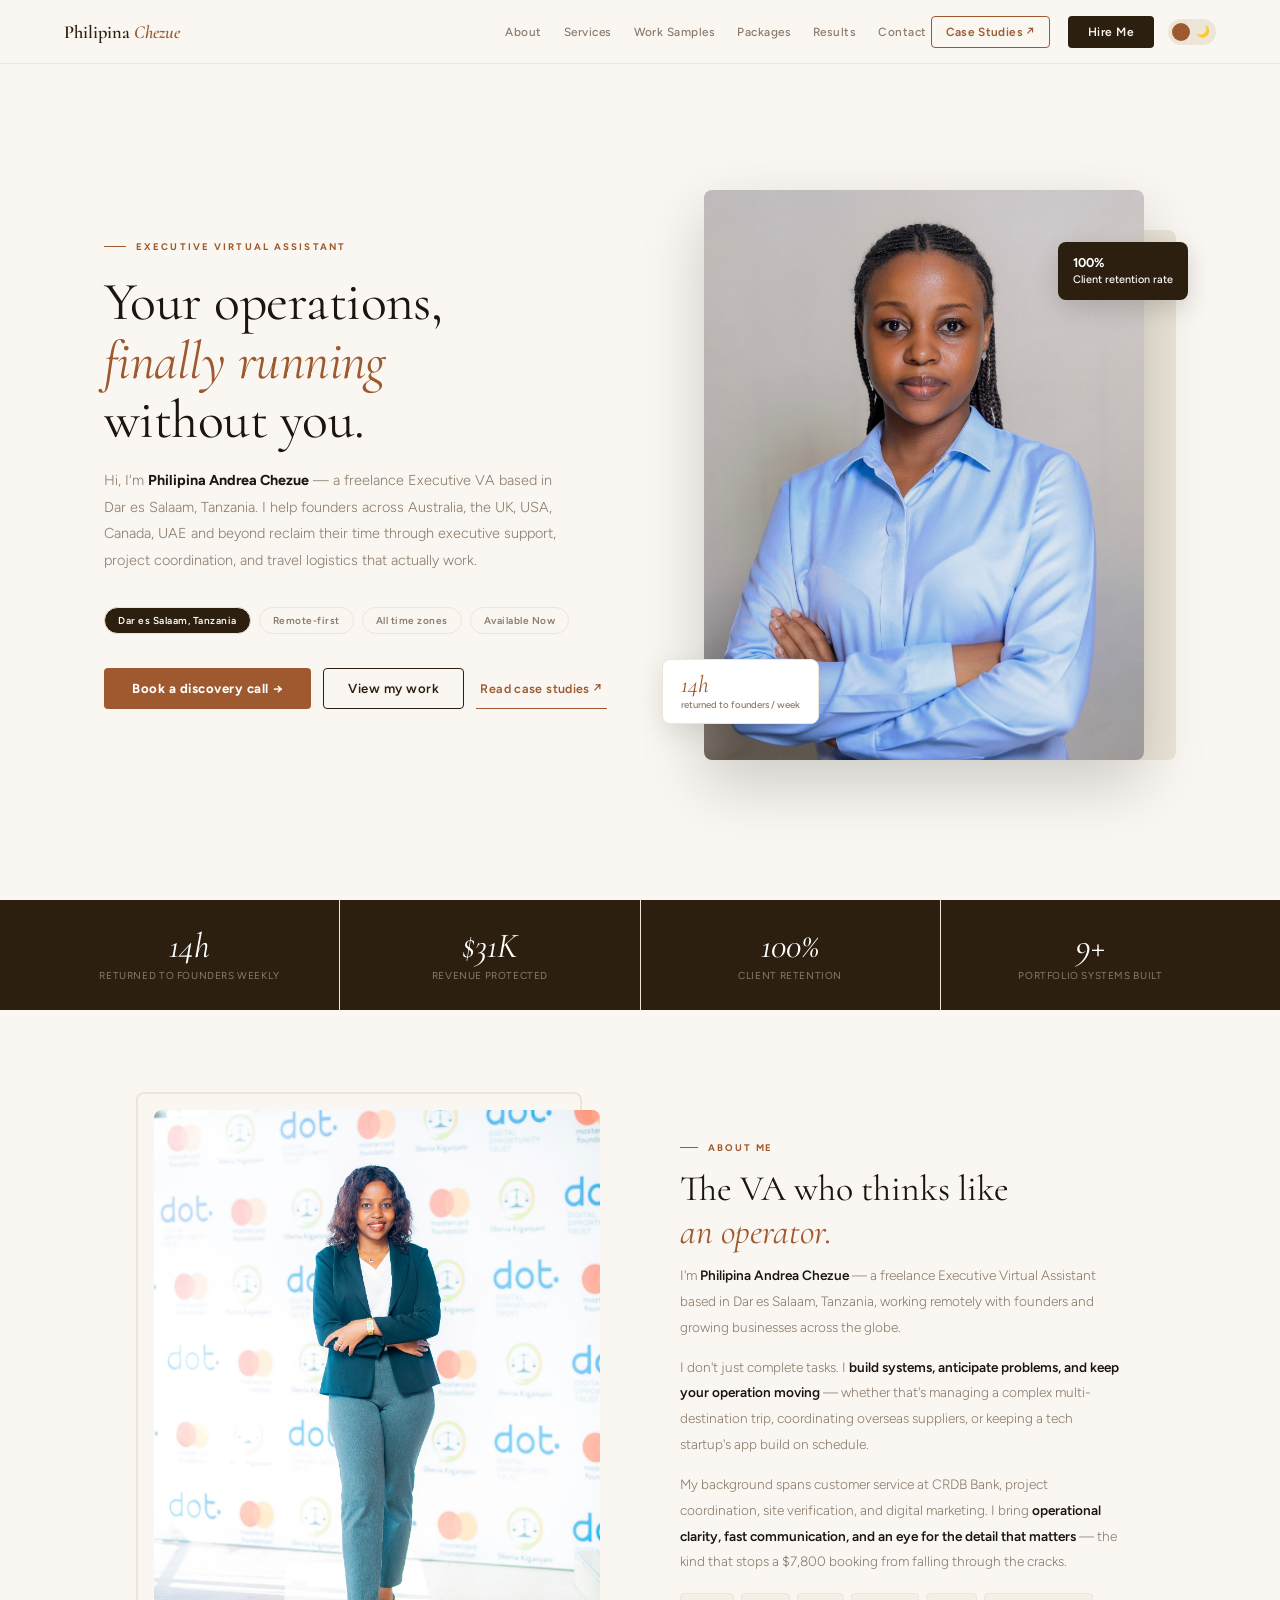
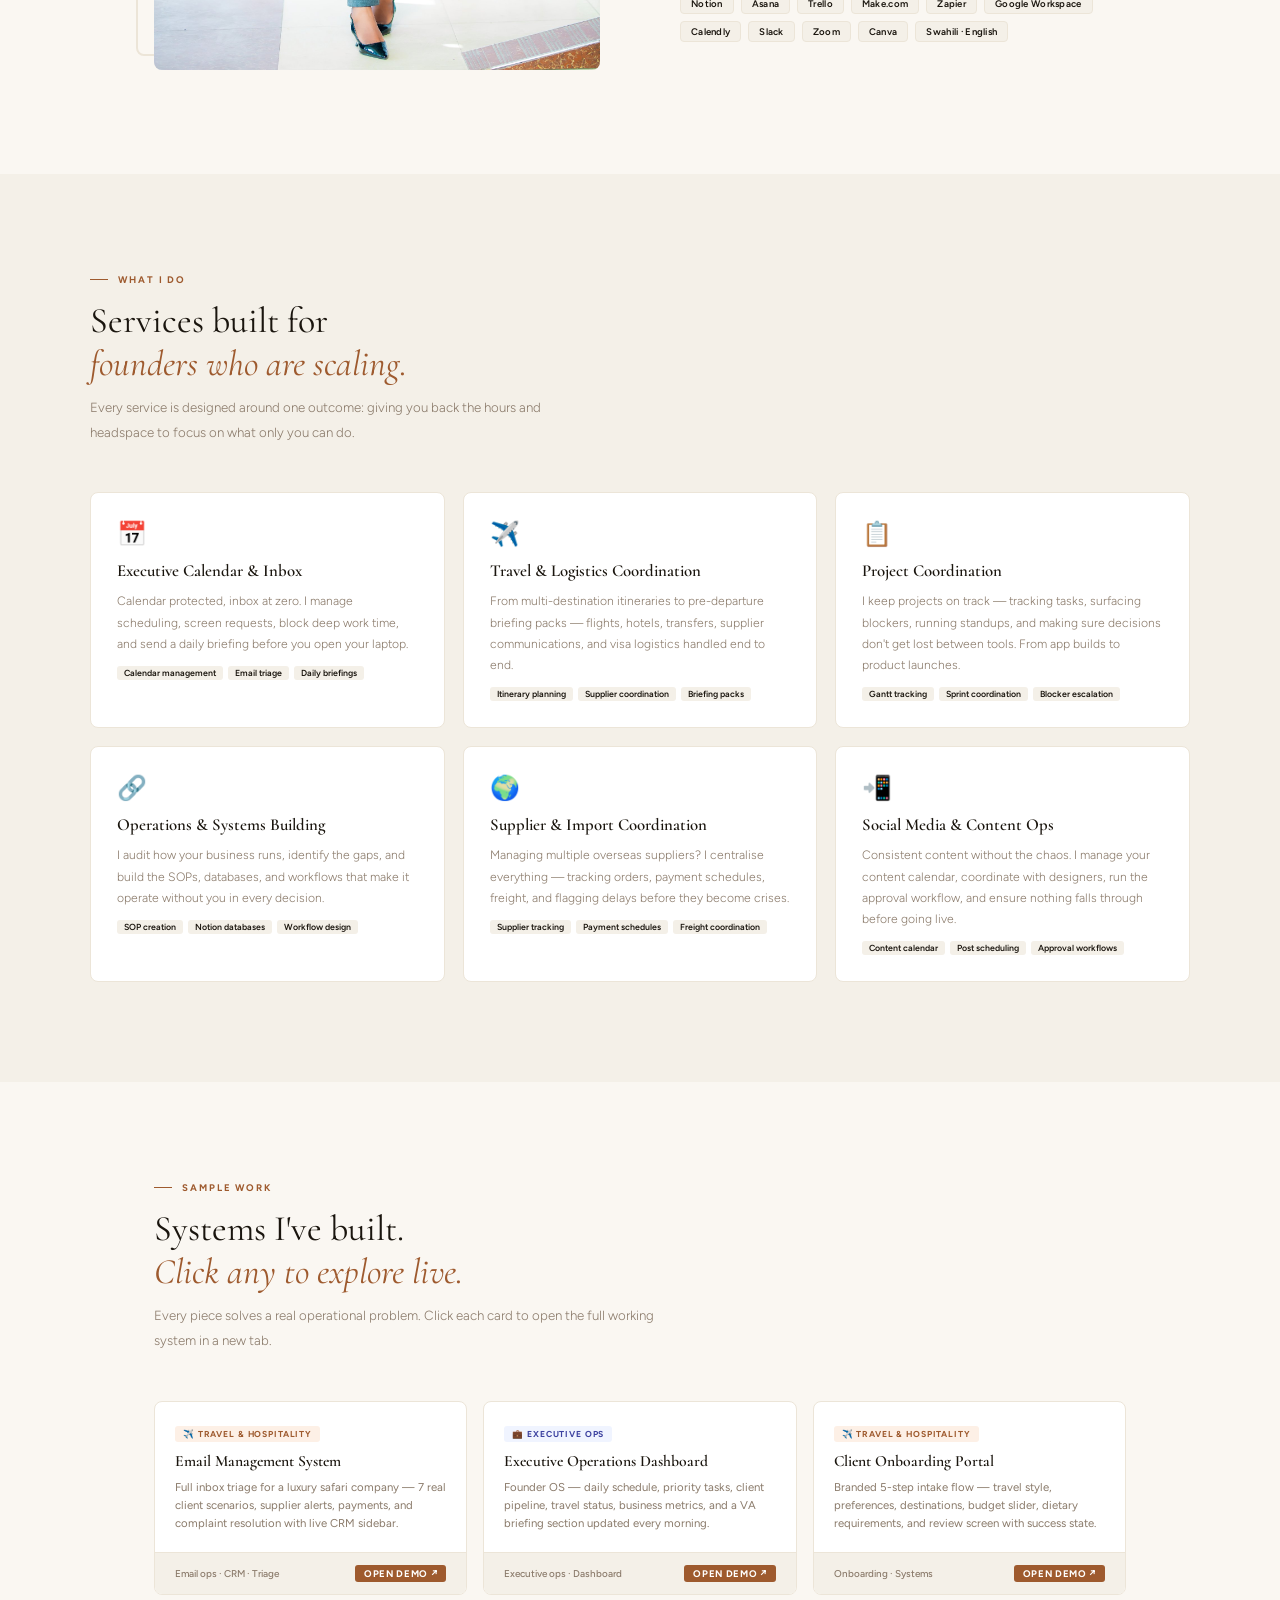
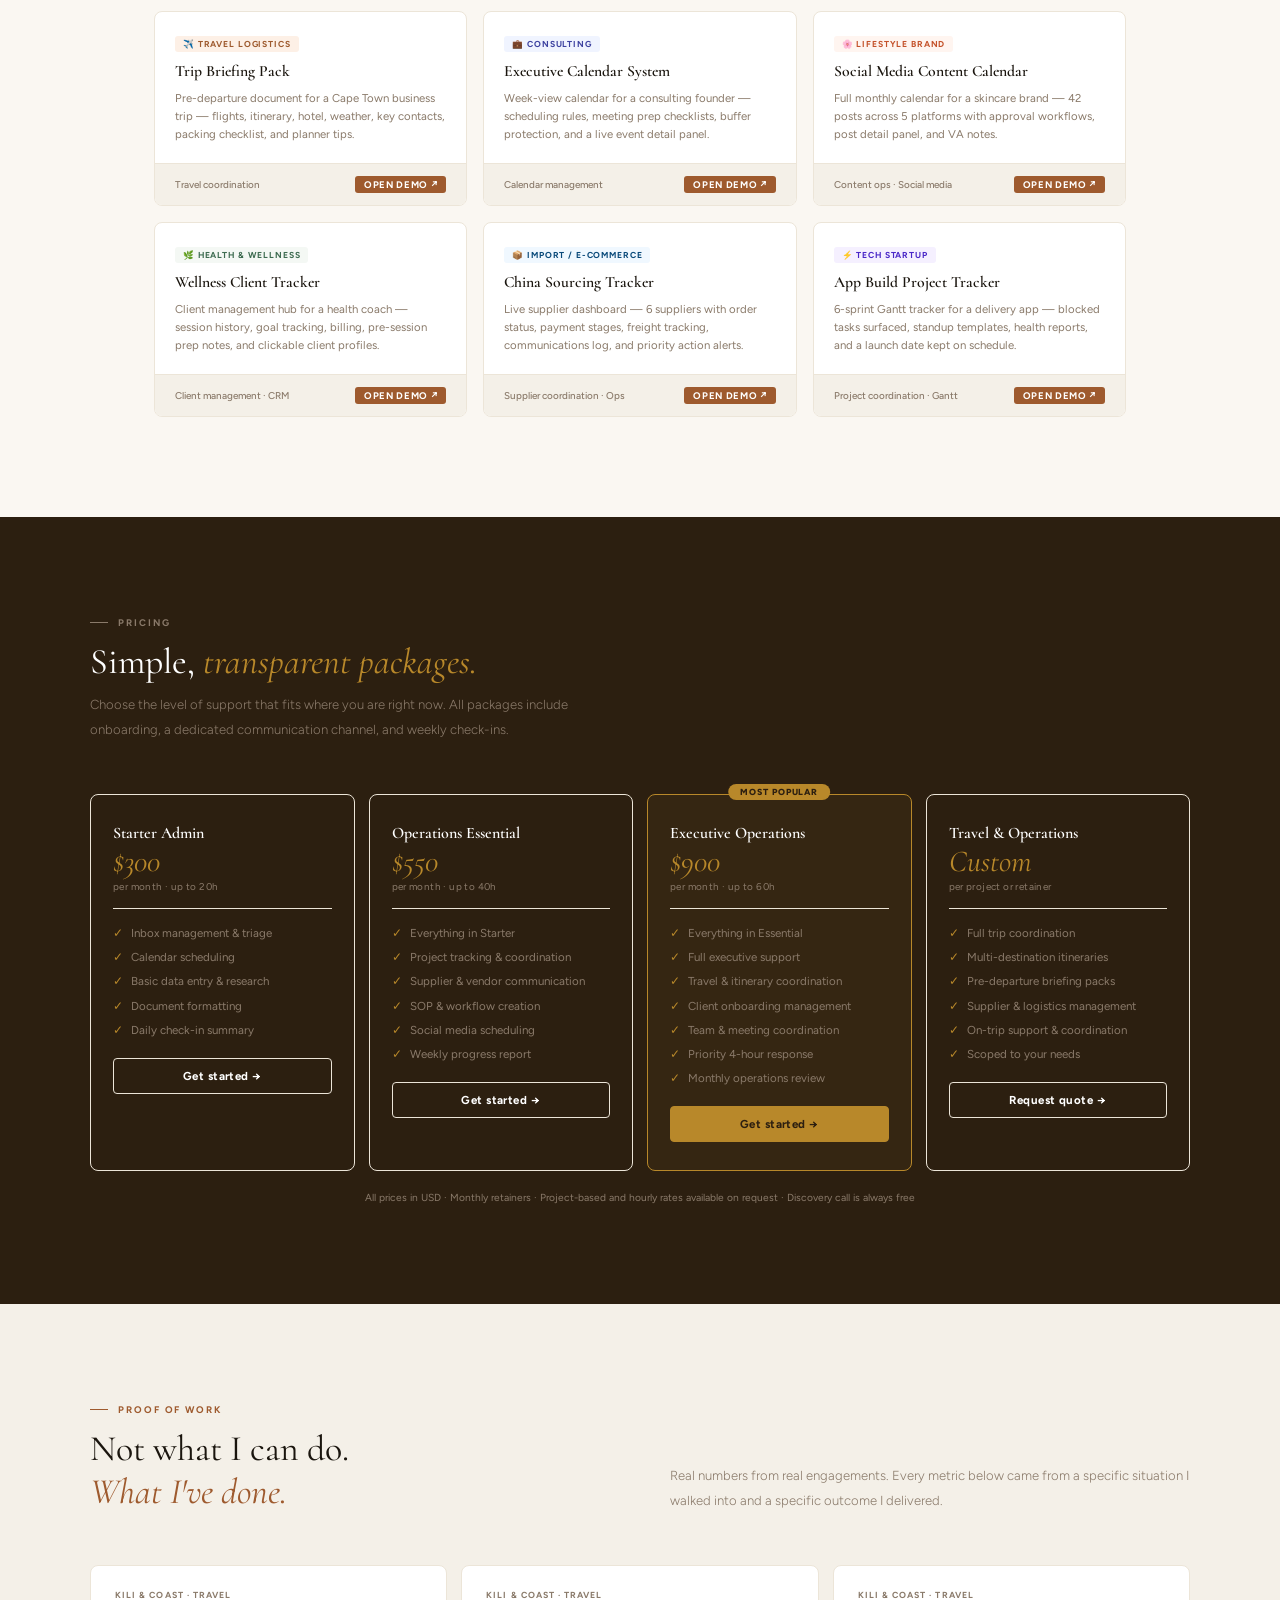
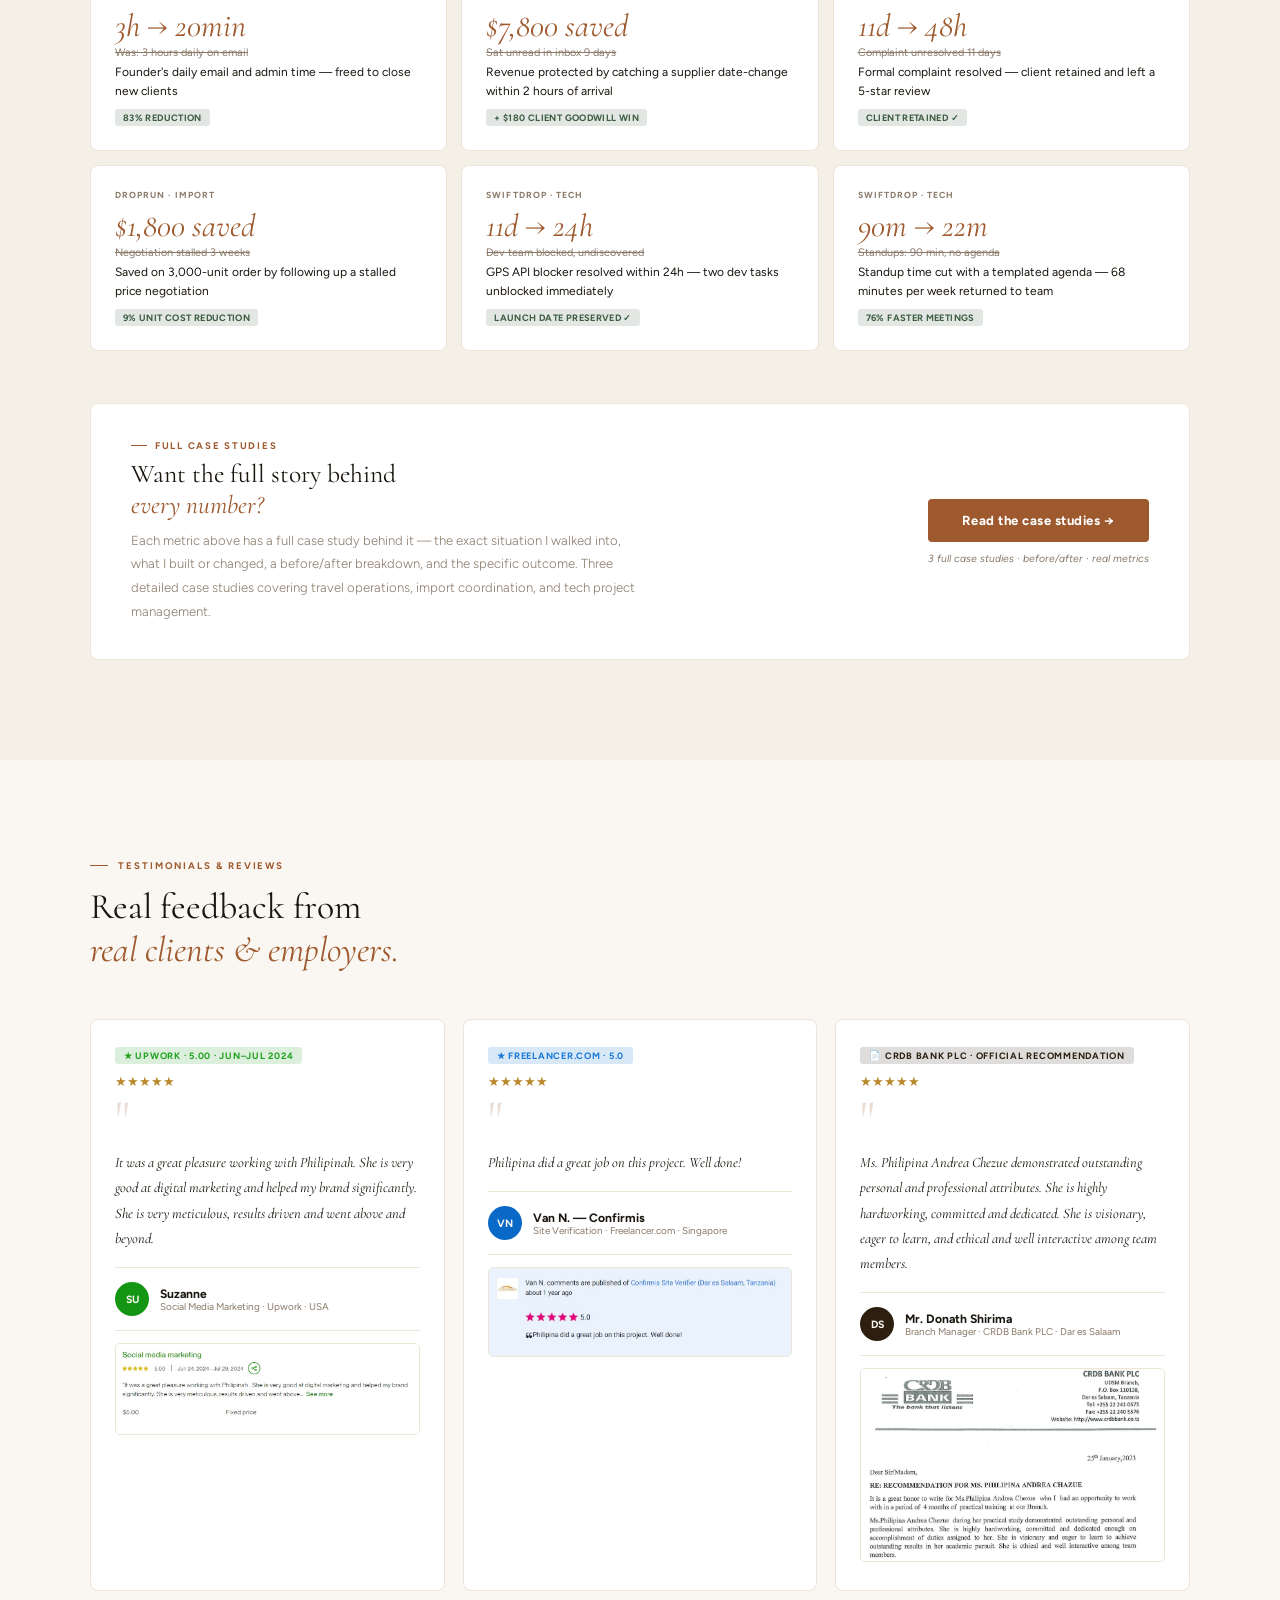
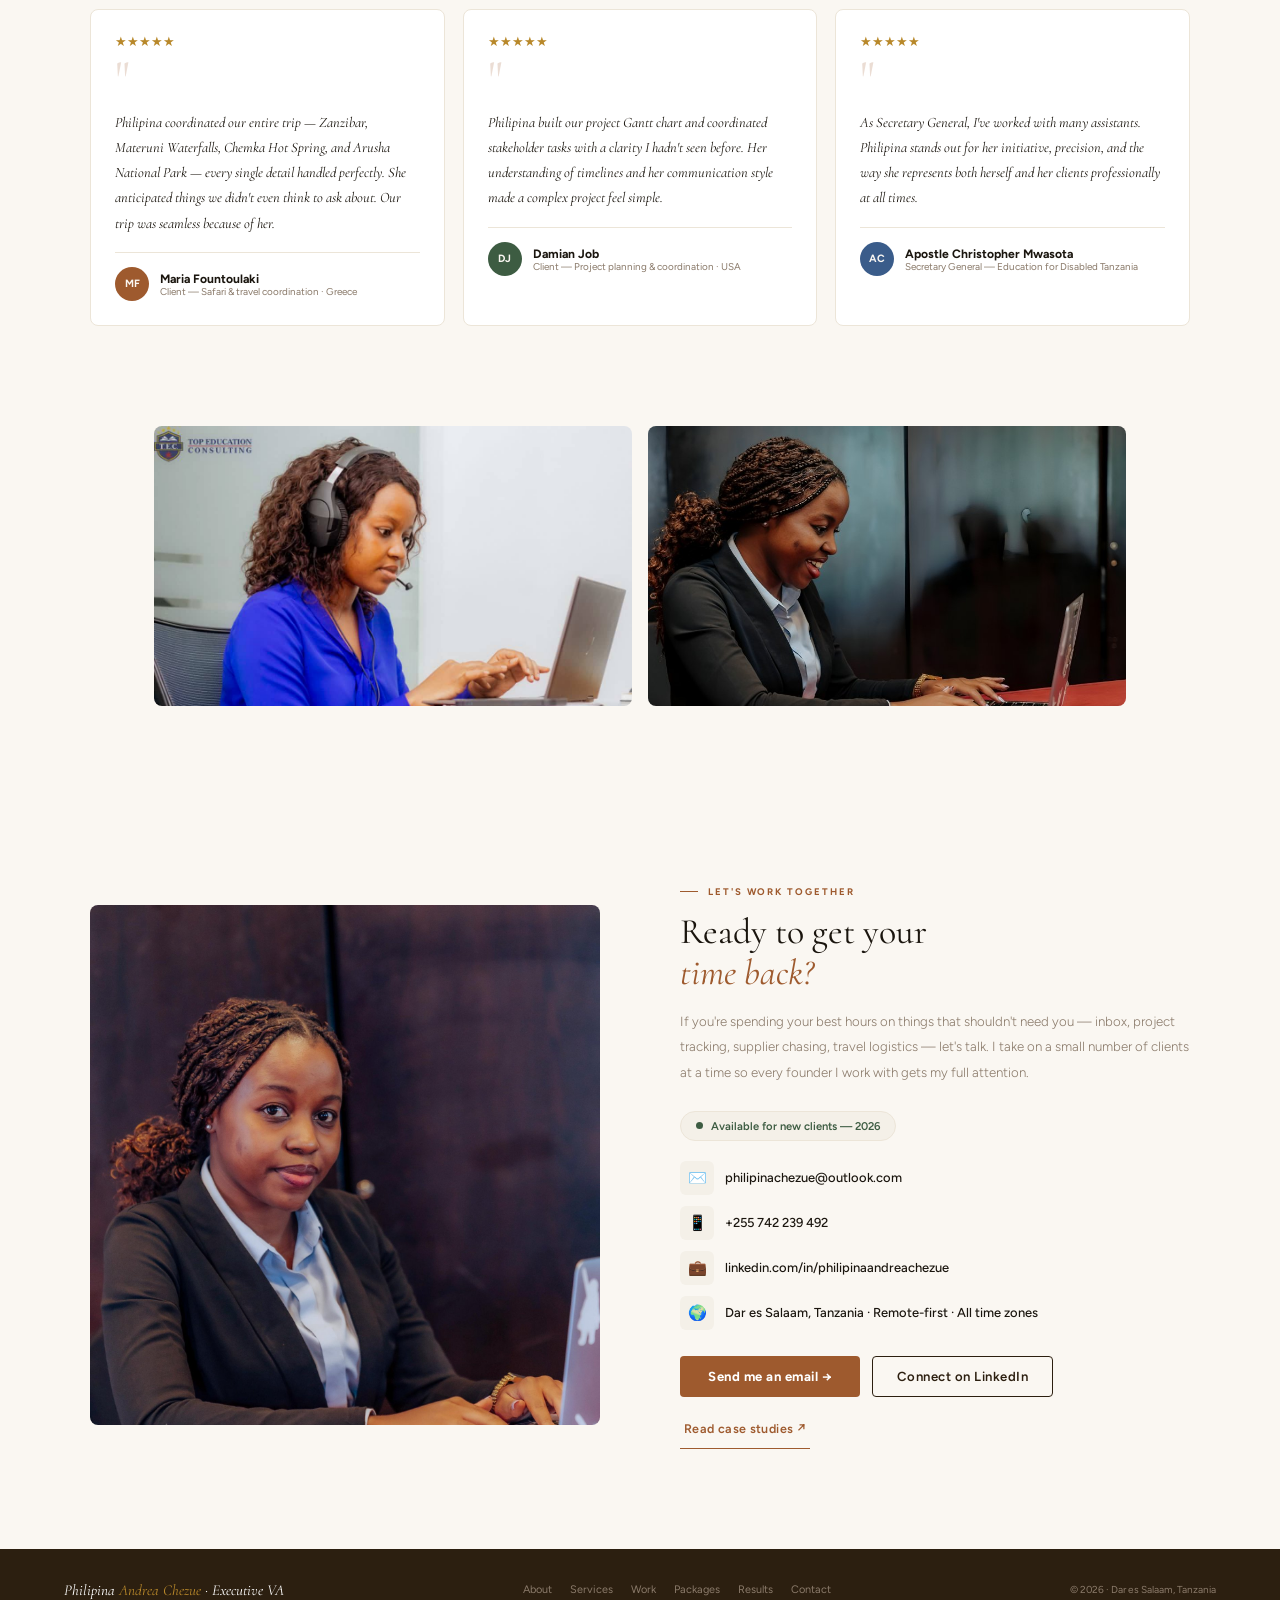
==== index.html @ dd09ca9e "Initial commit of optimized portfolio project" ====
<!DOCTYPE html>
<html lang="en">
<head>
<meta charset="UTF-8"/>
<!-- cf-email-protection: disable -->
<meta name="viewport" content="width=device-width, initial-scale=1.0"/>
<title>Philipina Andrea Chezue — Executive Virtual Assistant</title>
<link href="https://fonts.googleapis.com/css2?family=Cormorant:ital,wght@0,300;0,400;0,600;1,300;1,400;1,600&family=Figtree:ital,wght@0,300;0,400;0,500;0,600;0,700;1,300&display=swap" rel="stylesheet"/>
<link href="css/style.min.css" rel="stylesheet"/>
<script>
// Critical Theme Initialization
const t = localStorage.getItem('theme') || (window.matchMedia('(prefers-color-scheme: dark)').matches ? 'dark' : 'light');
if(t==='dark') document.documentElement.setAttribute('data-theme', 'dark');
</script>
<script src="js/theme.min.js" defer></script>

<!-- SEO & Performance Optimization -->
<meta name="description" content="Philipina Andrea Chezue is a freelance Executive Virtual Assistant in Dar es Salaam, specializing in remote operations, travel logistics, and project coordination for founders globally.">
<meta name="keywords" content="Executive Virtual Assistant, Remote VA, Operations Assistant, Project Coordination, Travel Logistics, Tanzania VA, Portfolio">
<meta name="robots" content="index, follow">
<meta http-equiv="X-UA-Compatible" content="IE=edge">
<link rel="canonical" href="https://philipinachezue.com/">
<link rel="manifest" href="/manifest.json">
<link rel="icon" type="image/x-icon" href="/assets/favicon.ico">

<!-- Open Graph / Social -->
<meta property="og:title" content="Philipina Andrea Chezue — Executive Virtual Assistant">
<meta property="og:description" content="Reclaim your time through expert operations, travel logistics, and project coordination that actually works.">
<meta property="og:type" content="website">
<meta property="og:url" content="https://philipinachezue.com/">
<meta property="og:image" content="https://philipinachezue.com/assets/images/img_9f2ae763.jpg">

<!-- Twitter -->
<meta name="twitter:card" content="summary_large_image">
<meta name="twitter:title" content="Philipina Andrea Chezue — Executive VA">
<meta name="twitter:description" content="Reclaim your time through expert operations and project coordination.">
<meta name="twitter:image" content="https://philipinachezue.com/assets/images/img_9f2ae763.jpg">

<!-- Structured Data -->
<script type="application/ld+json">
{
  "@context": "https://schema.org/",
  "@type": "Person",
  "name": "Philipina Andrea Chezue",
  "jobTitle": "Executive Virtual Assistant",
  "url": "https://philipinachezue.com",
  "email": "philipinachezue@outlook.com",
  "address": {
    "@type": "PostalAddress",
    "addressLocality": "Dar es Salaam",
    "addressCountry": "Tanzania"
  },
  "sameAs": [
    "https://www.linkedin.com/in/philipinaandreachezue/"
  ],
  "knowsAbout": ["Executive Support", "Project Coordination", "Travel Logistics", "Operations"]
}
</script>
<!-- End SEO -->

</head>
<body>

<nav>
  <div class="nav-brand">Philipina <em>Chezue</em></div>
  <div class="nav-sep"></div>
  <div class="nav-links">
    <a href="#about">About</a><a href="#services">Services</a>
    <a href="#work">Work Samples</a><a href="#packages">Packages</a>
    <a href="#results">Results</a><a href="#contact">Contact</a>
  </div>
  <a href="pages/va-proof-case-studies.html" target="_blank" rel="noopener noreferrer" style="font-size:.74rem;font-weight:600;color:var(--clay);text-decoration:none;letter-spacing:.03em;margin-left:4px;border:1.5px solid var(--clay);border-radius:4px;padding:8px 14px;transition:all .15s;" onmouseover="this.style.background='var(--clay)';this.style.color='#fff'" onmouseout="this.style.background='';this.style.color='var(--clay)'">Case Studies ↗</a>
  <a  href="mailto:philipinachezue@outlook.com" onclick="window.location.href='mailto:philipinachezue@outlook.com'; return false;" class="nav-cta">Hire Me</a>
  <button id="theme-toggle" aria-label="Toggle Dark Mode"></button>
</nav>

<section>
<div class="hero">
  <div class="hero-text reveal">
    <div class="hero-eyebrow">Executive Virtual Assistant</div>
    <h1 class="hero-h1">Your operations,<br/><em>finally running</em><br/>without you.</h1>
    <p class="hero-tagline">Hi, I'm <strong style="color:var(--ink)">Philipina Andrea Chezue</strong> — a freelance Executive VA based in Dar es Salaam, Tanzania. I help founders across Australia, the UK, USA, Canada, UAE and beyond reclaim their time through executive support, project coordination, and travel logistics that actually work.</p>
    <div class="hero-pills">
      <span class="pill hi">Dar es Salaam, Tanzania</span>
      <span class="pill">Remote-first</span>
      <span class="pill">All time zones</span>
      <span class="pill">Available Now</span>
    </div>
    <div class="hero-btns">
      <a  href="mailto:philipinachezue@outlook.com" onclick="window.location.href='mailto:philipinachezue@outlook.com'; return false;" class="btn-primary">Book a discovery call →</a>
      <a href="#work" class="btn-outline">View my work</a>
      <a href="pages/va-proof-case-studies.html" target="_blank" rel="noopener noreferrer" style="font-size:.78rem;font-weight:600;color:var(--clay);text-decoration:none;letter-spacing:.03em;padding:12px 4px;display:inline-flex;align-items:center;gap:6px;border-bottom:1.5px solid var(--clay);transition:opacity .15s;" onmouseover="this.style.opacity='.7'" onmouseout="this.style.opacity='1'">Read case studies ↗</a>
    </div>
  </div>
  <div class="hero-img-wrap reveal" style="transition-delay:.15s">
    <div class="hero-img-bg"></div>
    <img class="hero-img" src="assets/images/img_9f2ae763.jpg" alt="Philipina Andrea Chezue — Executive VA"/>
    <div class="hero-badge"><div class="hb-num">14h</div><div class="hb-label">returned to founders / week</div></div>
    <div class="hero-badge2"><div class="hb2-text"><strong>100%</strong>Client retention rate</div></div>
  </div>
</div>
</section>

<div class="stats-bar">
  <div class="stats-inner">
    <div class="stat-item reveal"><div class="stat-num">14h</div><div class="stat-label">Returned to founders weekly</div></div>
    <div class="stat-item reveal" style="transition-delay:.05s"><div class="stat-num">$31K</div><div class="stat-label">Revenue protected</div></div>
    <div class="stat-item reveal" style="transition-delay:.1s"><div class="stat-num">100%</div><div class="stat-label">Client retention</div></div>
    <div class="stat-item reveal" style="transition-delay:.14s"><div class="stat-num">9+</div><div class="stat-label">Portfolio systems built</div></div>
  </div>
</div>

<section id="about">
<div class="about">
  <div class="about-img-wrap reveal">
    <div class="about-accent"></div>
    <img class="about-img" src="assets/images/img_33a3014d.png" loading="lazy" alt="Philipina Andrea Chezue at professional event"/>
  </div>
  <div class="about-text reveal" style="transition-delay:.1s">
    <div class="eyebrow">About Me</div>
    <h2 class="about-h2">The VA who thinks like<br/><em>an operator.</em></h2>
    <p class="about-body">I'm <strong>Philipina Andrea Chezue</strong> — a freelance Executive Virtual Assistant based in Dar es Salaam, Tanzania, working remotely with founders and growing businesses across the globe.</p>
    <p class="about-body">I don't just complete tasks. I <strong>build systems, anticipate problems, and keep your operation moving</strong> — whether that's managing a complex multi-destination trip, coordinating overseas suppliers, or keeping a tech startup's app build on schedule.</p>
    <p class="about-body">My background spans customer service at CRDB Bank, project coordination, site verification, and digital marketing. I bring <strong>operational clarity, fast communication, and an eye for the detail that matters</strong> — the kind that stops a $7,800 booking from falling through the cracks.</p>
    <div class="tools-row">
      <span class="tool-chip">Notion</span><span class="tool-chip">Asana</span><span class="tool-chip">Trello</span>
      <span class="tool-chip">Make.com</span><span class="tool-chip">Zapier</span><span class="tool-chip">Google Workspace</span>
      <span class="tool-chip">Calendly</span><span class="tool-chip">Slack</span><span class="tool-chip">Zoom</span>
      <span class="tool-chip">Canva</span><span class="tool-chip">Swahili · English</span>
    </div>
  </div>
</div>
</section>

<section id="services">
<div class="services">
  <div class="services-inner">
    <div class="eyebrow reveal">What I Do</div>
    <h2 class="sec-h2 reveal">Services built for<br/><em>founders who are scaling.</em></h2>
    <p class="sec-sub reveal">Every service is designed around one outcome: giving you back the hours and headspace to focus on what only you can do.</p>
    <div class="services-grid">
      <div class="svc-card reveal"><div class="svc-icon">📅</div><div class="svc-title">Executive Calendar & Inbox</div><div class="svc-body">Calendar protected, inbox at zero. I manage scheduling, screen requests, block deep work time, and send a daily briefing before you open your laptop.</div><div class="svc-tags"><span class="svc-tag">Calendar management</span><span class="svc-tag">Email triage</span><span class="svc-tag">Daily briefings</span></div></div>
      <div class="svc-card reveal" style="transition-delay:.05s"><div class="svc-icon">✈️</div><div class="svc-title">Travel & Logistics Coordination</div><div class="svc-body">From multi-destination itineraries to pre-departure briefing packs — flights, hotels, transfers, supplier communications, and visa logistics handled end to end.</div><div class="svc-tags"><span class="svc-tag">Itinerary planning</span><span class="svc-tag">Supplier coordination</span><span class="svc-tag">Briefing packs</span></div></div>
      <div class="svc-card reveal" style="transition-delay:.1s"><div class="svc-icon">📋</div><div class="svc-title">Project Coordination</div><div class="svc-body">I keep projects on track — tracking tasks, surfacing blockers, running standups, and making sure decisions don't get lost between tools. From app builds to product launches.</div><div class="svc-tags"><span class="svc-tag">Gantt tracking</span><span class="svc-tag">Sprint coordination</span><span class="svc-tag">Blocker escalation</span></div></div>
      <div class="svc-card reveal" style="transition-delay:.04s"><div class="svc-icon">🔗</div><div class="svc-title">Operations & Systems Building</div><div class="svc-body">I audit how your business runs, identify the gaps, and build the SOPs, databases, and workflows that make it operate without you in every decision.</div><div class="svc-tags"><span class="svc-tag">SOP creation</span><span class="svc-tag">Notion databases</span><span class="svc-tag">Workflow design</span></div></div>
      <div class="svc-card reveal" style="transition-delay:.08s"><div class="svc-icon">🌍</div><div class="svc-title">Supplier & Import Coordination</div><div class="svc-body">Managing multiple overseas suppliers? I centralise everything — tracking orders, payment schedules, freight, and flagging delays before they become crises.</div><div class="svc-tags"><span class="svc-tag">Supplier tracking</span><span class="svc-tag">Payment schedules</span><span class="svc-tag">Freight coordination</span></div></div>
      <div class="svc-card reveal" style="transition-delay:.12s"><div class="svc-icon">📲</div><div class="svc-title">Social Media & Content Ops</div><div class="svc-body">Consistent content without the chaos. I manage your content calendar, coordinate with designers, run the approval workflow, and ensure nothing falls through before going live.</div><div class="svc-tags"><span class="svc-tag">Content calendar</span><span class="svc-tag">Post scheduling</span><span class="svc-tag">Approval workflows</span></div></div>
    </div>
  </div>
</div>
</section>

<section id="work">
<div class="work">
  <div class="eyebrow reveal">Sample Work</div>
  <h2 class="sec-h2 reveal">Systems I've built.<br/><em>Click any to explore live.</em></h2>
  <p class="sec-sub reveal">Every piece solves a real operational problem. Click each card to open the full working system in a new tab.</p>
  <div class="work-grid">
    <a class="work-card reveal" href="pages/kili-coast-email-system.html" target="_blank" rel="noopener noreferrer"><div class="wc-top"><span class="wc-industry" style="background:#fdf0e6;color:#9e5a2e;">✈️ Travel & Hospitality</span><div class="wc-title">Email Management System</div><div class="wc-desc">Full inbox triage for a luxury safari company — 7 real client scenarios, supplier alerts, payments, and complaint resolution with live CRM sidebar.</div></div><div class="wc-bottom"><span class="wc-skill">Email ops · CRM · Triage</span><span class="wc-live">Open demo ↗</span></div></a>
    <a class="work-card reveal" href="pages/executive-dashboard.html" target="_blank" rel="noopener noreferrer" style="transition-delay:.05s"><div class="wc-top"><span class="wc-industry" style="background:#f0f4ff;color:#3d42a0;">💼 Executive Ops</span><div class="wc-title">Executive Operations Dashboard</div><div class="wc-desc">Founder OS — daily schedule, priority tasks, client pipeline, travel status, business metrics, and a VA briefing section updated every morning.</div></div><div class="wc-bottom"><span class="wc-skill">Executive ops · Dashboard</span><span class="wc-live">Open demo ↗</span></div></a>
    <a class="work-card reveal" href="pages/client-onboarding-portal.html" target="_blank" rel="noopener noreferrer" style="transition-delay:.09s"><div class="wc-top"><span class="wc-industry" style="background:#fdf0e6;color:#9e5a2e;">✈️ Travel & Hospitality</span><div class="wc-title">Client Onboarding Portal</div><div class="wc-desc">Branded 5-step intake flow — travel style, preferences, destinations, budget slider, dietary requirements, and review screen with success state.</div></div><div class="wc-bottom"><span class="wc-skill">Onboarding · Systems</span><span class="wc-live">Open demo ↗</span></div></a>
    <a class="work-card reveal" href="pages/trip-briefing-pack.html" target="_blank" rel="noopener noreferrer" style="transition-delay:.04s"><div class="wc-top"><span class="wc-industry" style="background:#fdf0e6;color:#9e5a2e;">✈️ Travel Logistics</span><div class="wc-title">Trip Briefing Pack</div><div class="wc-desc">Pre-departure document for a Cape Town business trip — flights, itinerary, hotel, weather, key contacts, packing checklist, and planner tips.</div></div><div class="wc-bottom"><span class="wc-skill">Travel coordination</span><span class="wc-live">Open demo ↗</span></div></a>
    <a class="work-card reveal" href="pages/executive-calendar.html" target="_blank" rel="noopener noreferrer" style="transition-delay:.08s"><div class="wc-top"><span class="wc-industry" style="background:#f0f4ff;color:#3d42a0;">💼 Consulting</span><div class="wc-title">Executive Calendar System</div><div class="wc-desc">Week-view calendar for a consulting founder — scheduling rules, meeting prep checklists, buffer protection, and a live event detail panel.</div></div><div class="wc-bottom"><span class="wc-skill">Calendar management</span><span class="wc-live">Open demo ↗</span></div></a>
    <a class="work-card reveal" href="pages/social-media-content-calendar.html" target="_blank" rel="noopener noreferrer" style="transition-delay:.12s"><div class="wc-top"><span class="wc-industry" style="background:#fff5f0;color:#c4522a;">🌸 Lifestyle Brand</span><div class="wc-title">Social Media Content Calendar</div><div class="wc-desc">Full monthly calendar for a skincare brand — 42 posts across 5 platforms with approval workflows, post detail panel, and VA notes.</div></div><div class="wc-bottom"><span class="wc-skill">Content ops · Social media</span><span class="wc-live">Open demo ↗</span></div></a>
    <a class="work-card reveal" href="pages/wellness-client-tracker.html" target="_blank" rel="noopener noreferrer" style="transition-delay:.04s"><div class="wc-top"><span class="wc-industry" style="background:#f4f8f4;color:#3d6b50;">🌿 Health & Wellness</span><div class="wc-title">Wellness Client Tracker</div><div class="wc-desc">Client management hub for a health coach — session history, goal tracking, billing, pre-session prep notes, and clickable client profiles.</div></div><div class="wc-bottom"><span class="wc-skill">Client management · CRM</span><span class="wc-live">Open demo ↗</span></div></a>
    <a class="work-card reveal" href="pages/china-sourcing-tracker.html" target="_blank" rel="noopener noreferrer" style="transition-delay:.08s"><div class="wc-top"><span class="wc-industry" style="background:#f0f8ff;color:#0a4a7a;">📦 Import / E-commerce</span><div class="wc-title">China Sourcing Tracker</div><div class="wc-desc">Live supplier dashboard — 6 suppliers with order status, payment stages, freight tracking, communications log, and priority action alerts.</div></div><div class="wc-bottom"><span class="wc-skill">Supplier coordination · Ops</span><span class="wc-live">Open demo ↗</span></div></a>
    <a class="work-card reveal" href="pages/app-build-project-tracker.html" target="_blank" rel="noopener noreferrer" style="transition-delay:.12s"><div class="wc-top"><span class="wc-industry" style="background:#f5f0ff;color:#4a28c8;">⚡ Tech Startup</span><div class="wc-title">App Build Project Tracker</div><div class="wc-desc">6-sprint Gantt tracker for a delivery app — blocked tasks surfaced, standup templates, health reports, and a launch date kept on schedule.</div></div><div class="wc-bottom"><span class="wc-skill">Project coordination · Gantt</span><span class="wc-live">Open demo ↗</span></div></a>
  </div>

</div>
</section>

<section id="packages">
<div class="packages">
  <div class="packages-inner">
    <div class="pkg-eyebrow reveal">Pricing</div>
    <h2 class="pkg-h2 reveal">Simple, <em>transparent packages.</em></h2>
    <p class="pkg-sub reveal">Choose the level of support that fits where you are right now. All packages include onboarding, a dedicated communication channel, and weekly check-ins.</p>
    <div class="pkg-grid">
      <div class="pkg-card reveal">
        <div class="pkg-name">Starter Admin</div>
        <div class="pkg-price">$300</div>
        <div class="pkg-period">per month · up to 20h</div>
        <div class="pkg-divider"></div>
        <div class="pkg-features">
          <div class="pkg-feature"><span class="pkg-check">✓</span>Inbox management & triage</div>
          <div class="pkg-feature"><span class="pkg-check">✓</span>Calendar scheduling</div>
          <div class="pkg-feature"><span class="pkg-check">✓</span>Basic data entry & research</div>
          <div class="pkg-feature"><span class="pkg-check">✓</span>Document formatting</div>
          <div class="pkg-feature"><span class="pkg-check">✓</span>Daily check-in summary</div>
        </div>
        <a  href="mailto:philipinachezue@outlook.com" onclick="window.location.href='mailto:philipinachezue@outlook.com'; return false;" class="pkg-btn pkg-btn-outline">Get started →</a>
      </div>
      <div class="pkg-card reveal" style="transition-delay:.06s">
        <div class="pkg-name">Operations Essential</div>
        <div class="pkg-price">$550</div>
        <div class="pkg-period">per month · up to 40h</div>
        <div class="pkg-divider"></div>
        <div class="pkg-features">
          <div class="pkg-feature"><span class="pkg-check">✓</span>Everything in Starter</div>
          <div class="pkg-feature"><span class="pkg-check">✓</span>Project tracking & coordination</div>
          <div class="pkg-feature"><span class="pkg-check">✓</span>Supplier & vendor communication</div>
          <div class="pkg-feature"><span class="pkg-check">✓</span>SOP & workflow creation</div>
          <div class="pkg-feature"><span class="pkg-check">✓</span>Social media scheduling</div>
          <div class="pkg-feature"><span class="pkg-check">✓</span>Weekly progress report</div>
        </div>
        <a  href="mailto:philipinachezue@outlook.com" onclick="window.location.href='mailto:philipinachezue@outlook.com'; return false;" class="pkg-btn pkg-btn-outline">Get started →</a>
      </div>
      <div class="pkg-card featured reveal" style="transition-delay:.1s">
        <div class="pkg-badge">Most Popular</div>
        <div class="pkg-name">Executive Operations</div>
        <div class="pkg-price">$900</div>
        <div class="pkg-period">per month · up to 60h</div>
        <div class="pkg-divider"></div>
        <div class="pkg-features">
          <div class="pkg-feature"><span class="pkg-check">✓</span>Everything in Essential</div>
          <div class="pkg-feature"><span class="pkg-check">✓</span>Full executive support</div>
          <div class="pkg-feature"><span class="pkg-check">✓</span>Travel & itinerary coordination</div>
          <div class="pkg-feature"><span class="pkg-check">✓</span>Client onboarding management</div>
          <div class="pkg-feature"><span class="pkg-check">✓</span>Team & meeting coordination</div>
          <div class="pkg-feature"><span class="pkg-check">✓</span>Priority 4-hour response</div>
          <div class="pkg-feature"><span class="pkg-check">✓</span>Monthly operations review</div>
        </div>
        <a  href="mailto:philipinachezue@outlook.com" onclick="window.location.href='mailto:philipinachezue@outlook.com'; return false;" class="pkg-btn pkg-btn-filled">Get started →</a>
      </div>
      <div class="pkg-card reveal" style="transition-delay:.14s">
        <div class="pkg-name">Travel & Operations</div>
        <div class="pkg-price">Custom</div>
        <div class="pkg-period">per project or retainer</div>
        <div class="pkg-divider"></div>
        <div class="pkg-features">
          <div class="pkg-feature"><span class="pkg-check">✓</span>Full trip coordination</div>
          <div class="pkg-feature"><span class="pkg-check">✓</span>Multi-destination itineraries</div>
          <div class="pkg-feature"><span class="pkg-check">✓</span>Pre-departure briefing packs</div>
          <div class="pkg-feature"><span class="pkg-check">✓</span>Supplier & logistics management</div>
          <div class="pkg-feature"><span class="pkg-check">✓</span>On-trip support & coordination</div>
          <div class="pkg-feature"><span class="pkg-check">✓</span>Scoped to your needs</div>
        </div>
        <a  href="mailto:philipinachezue@outlook.com" onclick="window.location.href='mailto:philipinachezue@outlook.com'; return false;" class="pkg-btn pkg-btn-outline">Request quote →</a>
      </div>
    </div>
    <p class="pkg-note reveal">All prices in USD · Monthly retainers · Project-based and hourly rates available on request · Discovery call is always free</p>
  </div>
</div>
</section>

<section id="results">
<div class="results">
  <div class="results-inner">
    <div class="results-header">
      <div>
        <div class="rh-eyebrow reveal">Proof of Work</div>
        <h2 class="rh-h2 reveal">Not what I can do.<br/><em>What I've done.</em></h2>
      </div>
      <div class="rh-sub reveal">Real numbers from real engagements. Every metric below came from a specific situation I walked into and a specific outcome I delivered.</div>
    </div>
    <div class="results-grid">
      <div class="result-card reveal"><div class="rc-case">Kili & Coast · Travel</div><div class="rc-metric">3h → 20min</div><div class="rc-before">Was: 3 hours daily on email</div><div class="rc-label">Founder's daily email and admin time — freed to close new clients</div><span class="rc-delta">83% reduction</span></div>
      <div class="result-card reveal" style="transition-delay:.06s"><div class="rc-case">Kili & Coast · Travel</div><div class="rc-metric">$7,800 saved</div><div class="rc-before">Sat unread in inbox 9 days</div><div class="rc-label">Revenue protected by catching a supplier date-change within 2 hours of arrival</div><span class="rc-delta">+ $180 client goodwill win</span></div>
      <div class="result-card reveal" style="transition-delay:.1s"><div class="rc-case">Kili & Coast · Travel</div><div class="rc-metric">11d → 48h</div><div class="rc-before">Complaint unresolved 11 days</div><div class="rc-label">Formal complaint resolved — client retained and left a 5-star review</div><span class="rc-delta">Client retained ✓</span></div>
      <div class="result-card reveal" style="transition-delay:.04s"><div class="rc-case">DropRun · Import</div><div class="rc-metric">$1,800 saved</div><div class="rc-before">Negotiation stalled 3 weeks</div><div class="rc-label">Saved on 3,000-unit order by following up a stalled price negotiation</div><span class="rc-delta">9% unit cost reduction</span></div>
      <div class="result-card reveal" style="transition-delay:.08s"><div class="rc-case">SwiftDrop · Tech</div><div class="rc-metric">11d → 24h</div><div class="rc-before">Dev team blocked, undiscovered</div><div class="rc-label">GPS API blocker resolved within 24h — two dev tasks unblocked immediately</div><span class="rc-delta">Launch date preserved ✓</span></div>
      <div class="result-card reveal" style="transition-delay:.12s"><div class="rc-case">SwiftDrop · Tech</div><div class="rc-metric">90m → 22m</div><div class="rc-before">Standups: 90 min, no agenda</div><div class="rc-label">Standup time cut with a templated agenda — 68 minutes per week returned to team</div><span class="rc-delta">76% faster meetings</span></div>
    </div>

    <!-- CASE STUDIES CTA -->
    <div class="cs-cta reveal" style="margin-top:52px;background:var(--surface);border:1px solid var(--fog);border-radius:8px;padding:36px 40px;display:flex;align-items:center;justify-content:space-between;gap:32px;flex-wrap:wrap;">
      <div>
        <div style="font-size:.6rem;font-weight:700;letter-spacing:.18em;text-transform:uppercase;color:var(--clay);margin-bottom:8px;display:flex;align-items:center;gap:8px;"><span style="display:block;width:16px;height:1px;background:var(--clay);"></span>Full case studies</div>
        <div style="font-family:var(--serif);font-size:1.6rem;font-weight:400;line-height:1.2;color:var(--ink);margin-bottom:8px;">Want the full story behind<br/><em style="font-style:italic;color:var(--clay);">every number?</em></div>
        <p style="font-size:.82rem;color:var(--muted);line-height:1.8;max-width:520px;font-weight:300;">Each metric above has a full case study behind it — the exact situation I walked into, what I built or changed, a before/after breakdown, and the specific outcome. Three detailed case studies covering travel operations, import coordination, and tech project management.</p>
      </div>
      <div style="display:flex;flex-direction:column;gap:10px;flex-shrink:0;">
        <a href="pages/va-proof-case-studies.html" target="_blank" rel="noopener noreferrer" style="background:var(--clay);color:#fff;border:none;border-radius:4px;padding:14px 28px;font-family:var(--sans);font-size:.82rem;font-weight:700;cursor:pointer;letter-spacing:.04em;transition:background .15s;text-decoration:none;display:inline-block;text-align:center;">Read the case studies →</a>
        <div style="font-size:.65rem;color:var(--muted);text-align:center;font-style:italic;">3 full case studies · before/after · real metrics</div>
      </div>
    </div>

  </div>
</div>
</section>

<section id="testimonials">
<div class="testimonials">
  <div class="testi-inner">
    <div class="eyebrow reveal">Testimonials & Reviews</div>
    <h2 class="sec-h2 reveal">Real feedback from<br/><em>real clients & employers.</em></h2>
    <div class="testi-grid">

      <div class="testi-card reveal">
        <div class="platform-badge pb-upwork">★ Upwork · 5.00 · Jun–Jul 2024</div>
        <div class="stars">★★★★★</div>
        <div class="testi-qmark">"</div>
        <div class="testi-text">It was a great pleasure working with Philipinah. She is very good at digital marketing and helped my brand significantly. She is very meticulous, results driven and went above and beyond.</div>
        <div class="testi-author">
          <div class="ta-avatar" style="background:#149614">SU</div>
          <div><div class="ta-name">Suzanne</div><div class="ta-role">Social Media Marketing · Upwork · USA</div></div>
        </div>
        <div class="review-img-wrap"><img class="review-img" src="assets/images/img_ddb05738.png" loading="lazy" alt="Upwork review"/></div>
      </div>

      <div class="testi-card reveal" style="transition-delay:.07s">
        <div class="platform-badge pb-freelancer">★ Freelancer.com · 5.0</div>
        <div class="stars">★★★★★</div>
        <div class="testi-qmark">"</div>
        <div class="testi-text">Philipina did a great job on this project. Well done!</div>
        <div class="testi-author">
          <div class="ta-avatar" style="background:#0a69c7">VN</div>
          <div><div class="ta-name">Van N. — Confirmis</div><div class="ta-role">Site Verification · Freelancer.com · Singapore</div></div>
        </div>
        <div class="review-img-wrap"><img class="review-img" src="assets/images/img_f522e544.png" loading="lazy" alt="Freelancer review"/></div>
      </div>

      <div class="testi-card reveal" style="transition-delay:.13s">
        <div class="platform-badge pb-crdb">📄 CRDB Bank PLC · Official Recommendation</div>
        <div class="stars">★★★★★</div>
        <div class="testi-qmark">"</div>
        <div class="testi-text">Ms. Philipina Andrea Chezue demonstrated outstanding personal and professional attributes. She is highly hardworking, committed and dedicated. She is visionary, eager to learn, and ethical and well interactive among team members.</div>
        <div class="testi-author">
          <div class="ta-avatar" style="background:var(--bark)">DS</div>
          <div><div class="ta-name">Mr. Donath Shirima</div><div class="ta-role">Branch Manager · CRDB Bank PLC · Dar es Salaam</div></div>
        </div>
        <div class="review-img-wrap"><img class="review-img" src="assets/images/img_5beca966.png" loading="lazy" alt="CRDB Bank recommendation"/></div>
      </div>

      <div class="testi-card reveal" style="transition-delay:.04s">
        <div class="stars">★★★★★</div>
        <div class="testi-qmark">"</div>
        <div class="testi-text">Philipina coordinated our entire trip — Zanzibar, Materuni Waterfalls, Chemka Hot Spring, and Arusha National Park — every single detail handled perfectly. She anticipated things we didn't even think to ask about. Our trip was seamless because of her.</div>
        <div class="testi-author">
          <div class="ta-avatar" style="background:var(--clay)">MF</div>
          <div><div class="ta-name">Maria Fountoulaki</div><div class="ta-role">Client — Safari & travel coordination · Greece</div></div>
        </div>
      </div>

      <div class="testi-card reveal" style="transition-delay:.08s">
        <div class="stars">★★★★★</div>
        <div class="testi-qmark">"</div>
        <div class="testi-text">Philipina built our project Gantt chart and coordinated stakeholder tasks with a clarity I hadn't seen before. Her understanding of timelines and her communication style made a complex project feel simple.</div>
        <div class="testi-author">
          <div class="ta-avatar" style="background:var(--sage)">DJ</div>
          <div><div class="ta-name">Damian Job</div><div class="ta-role">Client — Project planning & coordination · USA</div></div>
        </div>
      </div>

      <div class="testi-card reveal" style="transition-delay:.12s">
        <div class="stars">★★★★★</div>
        <div class="testi-qmark">"</div>
        <div class="testi-text">As Secretary General, I've worked with many assistants. Philipina stands out for her initiative, precision, and the way she represents both herself and her clients professionally at all times.</div>
        <div class="testi-author">
          <div class="ta-avatar" style="background:#3a5c8a">AC</div>
          <div><div class="ta-name">Apostle Christopher Mwasota</div><div class="ta-role">Secretary General — Education for Disabled Tanzania</div></div>
        </div>
      </div>

    </div>
  </div>
</div>
</section>

<div class="photo-strip">
  <div class="ps-grid">
    <img class="ps-img" src="assets/images/img_b0e73bb5.jpg" loading="lazy" alt="Philipina Chezue working remotely" style="object-position:center top;"/>
    <img class="ps-img" src="assets/images/img_4635ab83.png" loading="lazy" alt="Philipina Chezue smiling at work" style="object-position:center top;"/>
  </div>
</div>

<section id="contact">
<div class="cta-section">
  <div class="cta-inner">
    <div class="cta-img reveal">
      <img src="assets/images/img_d5464d7a.jpg" loading="lazy" alt="Philipina Andrea Chezue — Executive VA"/>
    </div>
    <div class="reveal" style="transition-delay:.1s">
      <div class="eyebrow">Let's Work Together</div>
      <h2 class="cta-h2">Ready to get your<br/><em>time back?</em></h2>
      <p class="cta-body">If you're spending your best hours on things that shouldn't need you — inbox, project tracking, supplier chasing, travel logistics — let's talk. I take on a small number of clients at a time so every founder I work with gets my full attention.</p>
      <div class="avail-badge"><span class="avail-dot"></span>Available for new clients — 2026</div>
      <div class="contact-list">
        <div class="contact-item"><div class="ci-icon">✉️</div><div class="ci-val"><a  href="mailto:philipinachezue@outlook.com" onclick="window.location.href='mailto:philipinachezue@outlook.com'; return false;">philipinachezue@outlook.com</a></div></div>
        <div class="contact-item"><div class="ci-icon">📱</div><div class="ci-val"><a href="tel:+255742239492">+255 742 239 492</a></div></div>
        <div class="contact-item"><div class="ci-icon">💼</div><div class="ci-val"><a href="https://www.linkedin.com/in/philipinaandreachezue/" target="_blank" rel="noopener noreferrer">linkedin.com/in/philipinaandreachezue</a></div></div>
        <div class="contact-item"><div class="ci-icon">🌍</div><div class="ci-val">Dar es Salaam, Tanzania · Remote-first · All time zones</div></div>
      </div>
      <div class="hero-btns">
        <a  href="mailto:philipinachezue@outlook.com" onclick="window.location.href='mailto:philipinachezue@outlook.com'; return false;" class="btn-primary">Send me an email →</a>
        <a href="https://www.linkedin.com/in/philipinaandreachezue/" target="_blank" rel="noopener noreferrer" class="btn-outline">Connect on LinkedIn</a>
        <a href="pages/va-proof-case-studies.html" target="_blank" rel="noopener noreferrer" style="font-size:.78rem;font-weight:600;color:var(--clay);text-decoration:none;letter-spacing:.03em;padding:12px 4px;display:inline-flex;align-items:center;gap:6px;border-bottom:1.5px solid var(--clay);transition:opacity .15s;" onmouseover="this.style.opacity='.7'" onmouseout="this.style.opacity='1'">Read case studies ↗</a>
      </div>
    </div>
  </div>
</div>
</section>

<footer>
  <div class="footer-brand">Philipina <span>Andrea Chezue</span> · Executive VA</div>
  <div class="footer-links">
    <a href="#about">About</a><a href="#services">Services</a>
    <a href="#work">Work</a><a href="#packages">Packages</a>
    <a href="#results">Results</a><a href="#contact">Contact</a>
  </div>
  <div class="footer-copy">© 2026 · Dar es Salaam, Tanzania</div>
</footer>

<script>
// Add animate class so scroll animation works progressively
document.querySelectorAll('.reveal').forEach(el => el.classList.add('animate'));

const obs = new IntersectionObserver((entries) => {
  entries.forEach(e => { if(e.isIntersecting) e.target.classList.add('visible'); });
}, {threshold:0.07, rootMargin:'0px 0px -20px 0px'});
document.querySelectorAll('.reveal').forEach(el => obs.observe(el));
</script>
</body>
</html>
---- css/style.min.css ----
*,*::before,*::after{box-sizing:border-box;margin:0;padding:0;}:root{--cream:#faf7f2;--white:#ffffff;--surface:#ffffff;--ink:#1a150e;--bark:#2c1f10;--clay:#9e5a2e;--clay-lt:#c07840;--gold:#b8882a;--sage:#3d5c42;--fog:#ece5d8;--fog2:#f4f0e8;--muted:#8a7a6a;--serif:'Cormorant',serif;--sans:'Figtree',sans-serif;}[data-theme="dark"]{--cream:#121212;--white:#ffffff;--surface:#1e1e1e;--ink:#f4f0e8;--bark:#ece5d8;--clay:#c07840;--clay-lt:#d58e57;--gold:#d9a544;--sage:#4a6f50;--fog:#2c2c2c;--fog2:#242424;--muted:#a39990;}html{scroll-behavior:smooth;}body{background:var(--cream);color:var(--ink);font-family:var(--sans);overflow-x:hidden;transition:background 0.3s ease,color 0.3s ease;}.reveal{opacity:1;transform:translateY(0);transition:opacity .75s ease,transform .75s ease;}.reveal.animate{opacity:0;transform:translateY(24px);}.reveal.animate.visible{opacity:1;transform:translateY(0);}.reveal.visible{opacity:1;transform:translateY(0);}nav{position:fixed;top:0;left:0;right:0;z-index:100;height:64px;display:flex;align-items:center;padding:0 5%;background:rgba(var(--cream-rgb,250,247,242),.94);backdrop-filter:blur(12px);border-bottom:1px solid var(--fog);}[data-theme="dark"] nav{background:rgba(18,18,18,.94);}.nav-brand{font-family:var(--serif);font-size:1.15rem;font-weight:600;color:var(--bark);}.nav-brand em{font-style:italic;color:var(--clay);}.nav-sep{flex:1;}.nav-links{display:flex;gap:22px;align-items:center;}.nav-links a{font-size:.74rem;font-weight:500;color:var(--muted);text-decoration:none;letter-spacing:.04em;transition:color .15s;}.nav-links a:hover{color:var(--clay);}.nav-cta{background:var(--bark);color:var(--cream);border:none;border-radius:4px;padding:9px 20px;font-family:var(--sans);font-size:.75rem;font-weight:600;cursor:pointer;letter-spacing:.04em;margin-left:18px;transition:background .15s;text-decoration:none;}.nav-cta:hover{background:var(--clay);}#theme-toggle{appearance:none;-webkit-appearance:none;width:48px;height:26px;border-radius:13px;background:var(--fog);border:2px solid var(--fog);cursor:pointer;position:relative;margin-left:14px;transition:background 0.3s ease,border-color 0.3s ease;display:flex;align-items:center;justify-content:space-between;padding:0;outline:none;box-sizing:border-box;}#theme-toggle::before{content:'';position:absolute;left:2px;top:2px;width:18px;height:18px;border-radius:50%;background:var(--clay);transition:transform 0.3s cubic-bezier(0.4,0.0,0.2,1);z-index:2;}[data-theme="dark"] #theme-toggle::before{transform:translateX(22px);background:#fff;}#theme-toggle::after{content:'🌙';position:absolute;right:4px;font-size:11px;z-index:1;pointer-events:none;}[data-theme="dark"] #theme-toggle::after{content:'☀️';left:4px;right:auto;}#theme-toggle:hover{border-color:var(--clay);}.hero{min-height:100vh;display:grid;grid-template-columns:1fr 1fr;padding:110px 5% 60px;gap:64px;align-items:center;max-width:1200px;margin:0 auto;}.hero-eyebrow{font-size:.6rem;font-weight:700;letter-spacing:.22em;text-transform:uppercase;color:var(--clay);margin-bottom:20px;display:flex;align-items:center;gap:10px;}.hero-eyebrow::before{content:'';width:22px;height:1px;background:var(--clay);}.hero-h1{font-family:var(--serif);font-size:clamp(2.5rem,4.2vw,3.9rem);font-weight:400;line-height:1.1;letter-spacing:-.01em;margin-bottom:18px;}.hero-h1 em{font-style:italic;color:var(--clay);}.hero-tagline{font-size:.9rem;color:var(--muted);line-height:1.85;max-width:460px;margin-bottom:34px;font-weight:300;}.hero-pills{display:flex;flex-wrap:wrap;gap:8px;margin-bottom:34px;}.pill{font-size:.63rem;font-weight:600;letter-spacing:.05em;padding:6px 13px;border-radius:40px;border:1.5px solid var(--fog);color:var(--muted);}.pill.hi{background:var(--bark);border-color:var(--fog);color:var(--cream);}.hero-btns{display:flex;gap:12px;flex-wrap:wrap;}.btn-primary{background:var(--clay);color:var(--white);border:none;border-radius:4px;padding:13px 28px;font-family:var(--sans);font-size:.82rem;font-weight:700;cursor:pointer;letter-spacing:.04em;transition:background .15s;text-decoration:none;display:inline-block;}.btn-primary:hover{background:var(--clay-lt);}.btn-outline{background:none;border:1.5px solid var(--bark);border-radius:4px;padding:12px 24px;font-family:var(--sans);font-size:.82rem;font-weight:600;color:var(--bark);cursor:pointer;letter-spacing:.04em;transition:all .15s;text-decoration:none;display:inline-block;}.btn-outline:hover{background:var(--bark);color:var(--cream);}.hero-img-wrap{position:relative;display:flex;justify-content:center;}.hero-img-bg{position:absolute;top:40px;left:40px;right:0;bottom:0;background:var(--fog);border-radius:8px;}.hero-img{position:relative;width:100%;max-width:440px;border-radius:8px;object-fit:cover;object-position:top center;height:570px;box-shadow:0 24px 64px rgba(0,0,0,.18);}.hero-badge{position:absolute;bottom:36px;left:-10px;background:var(--surface);border:1px solid var(--fog);border-radius:8px;padding:13px 18px;box-shadow:0 8px 28px rgba(0,0,0,.1);}.hb-num{font-family:var(--serif);font-size:1.5rem;font-style:italic;color:var(--clay);line-height:1;}.hb-label{font-size:.6rem;color:var(--muted);font-weight:500;margin-top:2px;}.hero-badge2{position:absolute;top:52px;right:-12px;background:var(--bark);border-radius:8px;padding:11px 15px;box-shadow:0 8px 24px rgba(0,0,0,.15);}.hb2-text{font-size:.68rem;color:var(--white);font-weight:500;line-height:1.5;}.hb2-text strong{color:var(--white);display:block;font-size:.8rem;}.stats-bar{background:var(--bark);}[data-theme="dark"] .stats-bar{background:#111;}.stats-inner{max-width:1200px;margin:0 auto;display:grid;grid-template-columns:repeat(4,1fr);gap:1px;background:var(--fog);}.stat-item{padding:28px 32px;background:var(--bark);text-align:center;}[data-theme="dark"] .stat-item{background:#1a1a1a;}.stat-num{font-family:var(--serif);font-size:2.2rem;font-style:italic;color:var(--white);line-height:1;}.stat-label{font-size:.63rem;color:var(--muted);margin-top:6px;font-weight:400;letter-spacing:.06em;text-transform:uppercase;}.about{max-width:1100px;margin:0 auto;padding:100px 5%;display:grid;grid-template-columns:1fr 1fr;gap:80px;align-items:center;}.about-img-wrap{position:relative;}.about-img{width:100%;border-radius:8px;object-fit:cover;object-position:top center;height:560px;}.about-accent{position:absolute;top:-18px;left:-18px;width:100%;height:100%;border:2px solid var(--fog);border-radius:8px;z-index:-1;}.eyebrow{font-size:.6rem;font-weight:700;letter-spacing:.2em;text-transform:uppercase;color:var(--clay);margin-bottom:14px;display:flex;align-items:center;gap:10px;}.eyebrow::before{content:'';width:18px;height:1px;background:var(--clay);}.about-h2,.sec-h2{font-family:var(--serif);font-size:clamp(1.7rem,2.8vw,2.5rem);font-weight:400;line-height:1.2;margin-bottom:10px;}.about-h2 em,.sec-h2 em{font-style:italic;color:var(--clay);}.about-body{font-size:.85rem;color:var(--muted);line-height:1.9;margin-bottom:14px;font-weight:300;}.about-body strong{color:var(--ink);font-weight:600;}.tools-row{display:flex;flex-wrap:wrap;gap:7px;margin-top:18px;}.tool-chip{font-size:.6rem;font-weight:600;padding:4px 10px;border-radius:4px;background:var(--fog2);color:var(--ink);letter-spacing:.03em;border:1px solid var(--fog);}.services{background:var(--fog2);padding:100px 5%;}.services-inner{max-width:1100px;margin:0 auto;}.sec-sub{font-size:.83rem;color:var(--muted);max-width:500px;line-height:1.85;margin-bottom:48px;font-weight:300;}.services-grid{display:grid;grid-template-columns:repeat(3,1fr);gap:18px;}.svc-card{background:var(--surface);border:1px solid var(--fog);border-radius:8px;padding:26px;transition:transform .2s,box-shadow .2s;position:relative;overflow:hidden;}.svc-card::before{content:'';position:absolute;top:0;left:0;right:0;height:3px;background:var(--clay);transform:scaleX(0);transform-origin:left;transition:transform .3s;}.svc-card:hover{transform:translateY(-4px);box-shadow:0 14px 44px rgba(0,0,0,.09);}.svc-card:hover::before{transform:scaleX(1);}.svc-icon{font-size:1.5rem;margin-bottom:12px;}.svc-title{font-family:var(--serif);font-size:1.05rem;font-weight:600;margin-bottom:9px;}.svc-body{font-size:.76rem;color:var(--muted);line-height:1.75;margin-bottom:12px;font-weight:300;}.svc-tags{display:flex;flex-wrap:wrap;gap:5px;}.svc-tag{font-size:.55rem;padding:2px 7px;border-radius:3px;background:var(--fog2);color:var(--ink);font-weight:600;}.work{max-width:1100px;margin:0 auto;padding:100px 5%;}.work-grid{display:grid;grid-template-columns:repeat(3,1fr);gap:16px;margin-top:40px;}.work-card{border-radius:8px;overflow:hidden;border:1px solid var(--fog);background:var(--surface);transition:transform .2s,box-shadow .2s,border-color .2s;text-decoration:none;color:inherit;display:block;}.work-card:hover{transform:translateY(-4px);box-shadow:0 12px 40px rgba(0,0,0,.11);border-color:var(--clay);}.wc-top{padding:20px;border-bottom:1px solid var(--fog);}.wc-industry{font-size:.54rem;font-weight:700;letter-spacing:.1em;text-transform:uppercase;padding:3px 8px;border-radius:3px;display:inline-block;margin-bottom:10px;}.wc-title{font-family:var(--serif);font-size:.98rem;font-weight:600;line-height:1.3;margin-bottom:6px;}.wc-desc{font-size:.71rem;color:var(--muted);line-height:1.6;}.wc-bottom{padding:12px 20px;display:flex;align-items:center;justify-content:space-between;background:var(--fog2);}.wc-skill{font-size:.62rem;color:var(--muted);font-weight:500;}.wc-live{font-size:.6rem;font-weight:700;letter-spacing:.07em;text-transform:uppercase;background:var(--clay);color:#fff;padding:3px 9px;border-radius:3px;}.packages{background:var(--bark);padding:100px 5%;}[data-theme="dark"] .packages{background:#1a1a1a;}.packages-inner{max-width:1100px;margin:0 auto;}.pkg-eyebrow{font-size:.6rem;font-weight:700;letter-spacing:.2em;text-transform:uppercase;color:var(--muted);margin-bottom:12px;display:flex;align-items:center;gap:10px;}.pkg-eyebrow::before{content:'';width:18px;height:1px;background:var(--muted);}.pkg-h2{font-family:var(--serif);font-size:clamp(1.7rem,2.8vw,2.5rem);font-weight:400;color:var(--white);line-height:1.2;margin-bottom:10px;}.pkg-h2 em{font-style:italic;color:var(--gold);}.pkg-sub{font-size:.82rem;color:var(--muted);line-height:1.85;max-width:520px;margin-bottom:52px;font-weight:300;}.pkg-grid{display:grid;grid-template-columns:repeat(4,1fr);gap:14px;}.pkg-card{border:1px solid var(--fog);border-radius:8px;padding:28px 22px;position:relative;transition:border-color .2s,transform .2s;}.pkg-card:hover{border-color:var(--gold);transform:translateY(-3px);}.pkg-card.featured{border-color:var(--gold);background:rgba(217,165,68,0.05);}.pkg-badge{position:absolute;top:-11px;left:50%;transform:translateX(-50%);background:var(--gold);color:var(--bark);font-size:.55rem;font-weight:800;letter-spacing:.1em;text-transform:uppercase;padding:3px 12px;border-radius:20px;white-space:nowrap;}.pkg-name{font-family:var(--serif);font-size:1rem;font-weight:600;color:var(--white);margin-bottom:4px;}.pkg-price{font-family:var(--serif);font-size:1.9rem;font-style:italic;color:var(--gold);line-height:1;margin-bottom:4px;}.pkg-period{font-size:.62rem;color:var(--muted);margin-bottom:16px;letter-spacing:.04em;}.pkg-divider{height:1px;background:var(--fog);margin-bottom:16px;}.pkg-features{display:flex;flex-direction:column;gap:8px;margin-bottom:20px;}.pkg-feature{display:flex;gap:8px;font-size:.72rem;color:var(--muted);line-height:1.4;}.pkg-check{color:var(--gold);flex-shrink:0;}.pkg-btn{width:100%;padding:10px;border-radius:4px;font-family:var(--sans);font-size:.72rem;font-weight:700;cursor:pointer;letter-spacing:.04em;text-align:center;text-decoration:none;display:block;transition:all .15s;}.pkg-btn-outline{background:none;border:1px solid var(--fog);color:var(--white);}.pkg-btn-outline:hover{border-color:var(--white);color:var(--white);}.pkg-btn-filled{background:var(--gold);border:1px solid var(--gold);color:var(--bark);}.pkg-btn-filled:hover{background:var(--clay-lt);}.pkg-note{font-size:.64rem;color:var(--muted);text-align:center;margin-top:20px;}.results{background:var(--fog2);padding:100px 5%;}.results-inner{max-width:1100px;margin:0 auto;}.results-header{display:grid;grid-template-columns:1fr 1fr;gap:60px;align-items:end;margin-bottom:52px;}.rh-eyebrow{font-size:.6rem;font-weight:700;letter-spacing:.2em;text-transform:uppercase;color:var(--clay);margin-bottom:12px;display:flex;align-items:center;gap:10px;}.rh-eyebrow::before{content:'';width:18px;height:1px;background:var(--clay);}.rh-h2{font-family:var(--serif);font-size:clamp(1.7rem,2.8vw,2.5rem);font-weight:400;color:var(--ink);line-height:1.2;}.rh-h2 em{font-style:italic;color:var(--clay);}.rh-sub{font-size:.82rem;color:var(--muted);line-height:1.85;font-weight:300;}.results-grid{display:grid;grid-template-columns:repeat(3,1fr);gap:14px;}.result-card{background:var(--surface);border:1px solid var(--fog);border-radius:8px;padding:24px;}.rc-case{font-size:.55rem;font-weight:700;letter-spacing:.12em;text-transform:uppercase;color:var(--muted);margin-bottom:10px;}.rc-metric{font-family:var(--serif);font-size:2rem;font-style:italic;color:var(--clay);line-height:1;margin-bottom:4px;}.rc-before{font-size:.68rem;color:var(--muted);text-decoration:line-through;margin-bottom:4px;}.rc-label{font-size:.75rem;color:var(--ink);line-height:1.55;}.rc-delta{font-size:.58rem;color:var(--sage);margin-top:9px;font-weight:700;letter-spacing:.04em;text-transform:uppercase;display:inline-block;background:rgba(61,92,66,.15);padding:3px 8px;border-radius:3px;}.testimonials{padding:100px 5%;background:var(--cream);}.testi-inner{max-width:1100px;margin:0 auto;}.testi-grid{display:grid;grid-template-columns:repeat(3,1fr);gap:18px;margin-top:48px;}.testi-card{background:var(--surface);border:1px solid var(--fog);border-radius:8px;padding:24px;}.stars{color:var(--gold);font-size:.82rem;margin-bottom:10px;}.testi-qmark{font-family:var(--serif);font-size:3.2rem;color:var(--clay);opacity:.2;line-height:.8;margin-bottom:10px;}.testi-text{font-family:var(--serif);font-size:.9rem;font-style:italic;line-height:1.75;color:var(--ink);margin-bottom:16px;}.testi-author{display:flex;align-items:center;gap:11px;padding-top:14px;border-top:1px solid var(--fog);}.ta-avatar{width:34px;height:34px;border-radius:50%;display:flex;align-items:center;justify-content:center;font-size:.66rem;font-weight:700;color:var(--cream);flex-shrink:0;}.ta-name{font-size:.76rem;font-weight:700;color:var(--ink);}.ta-role{font-size:.62rem;color:var(--muted);}.platform-badge{display:inline-flex;align-items:center;gap:5px;font-size:.58rem;font-weight:700;letter-spacing:.08em;text-transform:uppercase;padding:3px 9px;border-radius:3px;margin-bottom:10px;}.pb-upwork{background:rgba(20,150,20,.15);color:#21a121;}[data-theme="dark"] .pb-upwork{color:#5bc55b;}.pb-freelancer{background:rgba(0,100,200,.15);color:#1979d6;}[data-theme="dark"] .pb-freelancer{color:#5aa1e7;}.pb-crdb{background:rgba(44,31,16,.15);color:var(--bark);}.review-img-wrap{margin-top:14px;padding-top:12px;border-top:1px solid var(--fog);}.review-img{width:100%;border-radius:5px;border:1px solid var(--fog);}.cta-section{padding:100px 5%;}.cta-inner{max-width:1100px;margin:0 auto;display:grid;grid-template-columns:1fr 1fr;gap:80px;align-items:center;}.cta-img img{width:100%;border-radius:8px;object-fit:cover;height:520px;object-position:center top;}.cta-h2{font-family:var(--serif);font-size:clamp(1.7rem,2.8vw,2.8rem);font-weight:400;line-height:1.15;margin-bottom:16px;}.cta-h2 em{font-style:italic;color:var(--clay);}.cta-body{font-size:.83rem;color:var(--muted);line-height:1.9;margin-bottom:26px;font-weight:300;}.avail-badge{display:inline-flex;align-items:center;gap:8px;background:var(--fog2);border:1px solid var(--fog);border-radius:40px;padding:7px 15px;font-size:.7rem;font-weight:600;color:var(--sage);margin-bottom:20px;}.avail-dot{width:7px;height:7px;border-radius:50%;background:var(--sage);}.contact-list{display:flex;flex-direction:column;gap:11px;margin-bottom:26px;}.contact-item{display:flex;align-items:center;gap:11px;font-size:.81rem;color:var(--ink);}.ci-icon{width:34px;height:34px;border-radius:6px;background:var(--fog2);display:flex;align-items:center;justify-content:center;font-size:.95rem;flex-shrink:0;}.ci-val{font-weight:500;}.ci-val a{color:var(--ink);text-decoration:none;}.ci-val a:hover{color:var(--clay);}.photo-strip{padding:0 5% 80px;max-width:1100px;margin:0 auto;}.ps-grid{display:grid;grid-template-columns:1fr 1fr;gap:16px;}.ps-img{width:100%;border-radius:8px;object-fit:cover;height:280px;}footer{background:var(--bark);padding:32px 5%;display:flex;align-items:center;justify-content:space-between;flex-wrap:wrap;gap:14px;}[data-theme="dark"] footer{background:#111;}.footer-brand{font-family:var(--serif);font-size:.95rem;font-style:italic;color:var(--white);}.footer-brand span{color:var(--gold);}.footer-links{display:flex;gap:18px;}.footer-links a{font-size:.68rem;color:var(--muted);text-decoration:none;transition:color .15s;}.footer-links a:hover{color:var(--white);}.footer-copy{font-size:.63rem;color:var(--muted);}@media(max-width:900px){.hero,.about,.cta-inner{grid-template-columns:1fr;}.hero{padding-top:90px;}.hero-img-wrap{order:-1;}.hero-img{height:380px;max-width:100%;}.services-grid,.work-grid,.results-grid,.testi-grid{grid-template-columns:1fr 1fr;}.stats-inner{grid-template-columns:1fr 1fr;}.results-header{grid-template-columns:1fr;}.pkg-grid{grid-template-columns:1fr 1fr;}.nav-links{display:none;}.ps-grid{grid-template-columns:1fr;}}@media(max-width:580px){.services-grid,.work-grid,.results-grid,.testi-grid,.pkg-grid{grid-template-columns:1fr;}.stats-inner{grid-template-columns:1fr 1fr;}}
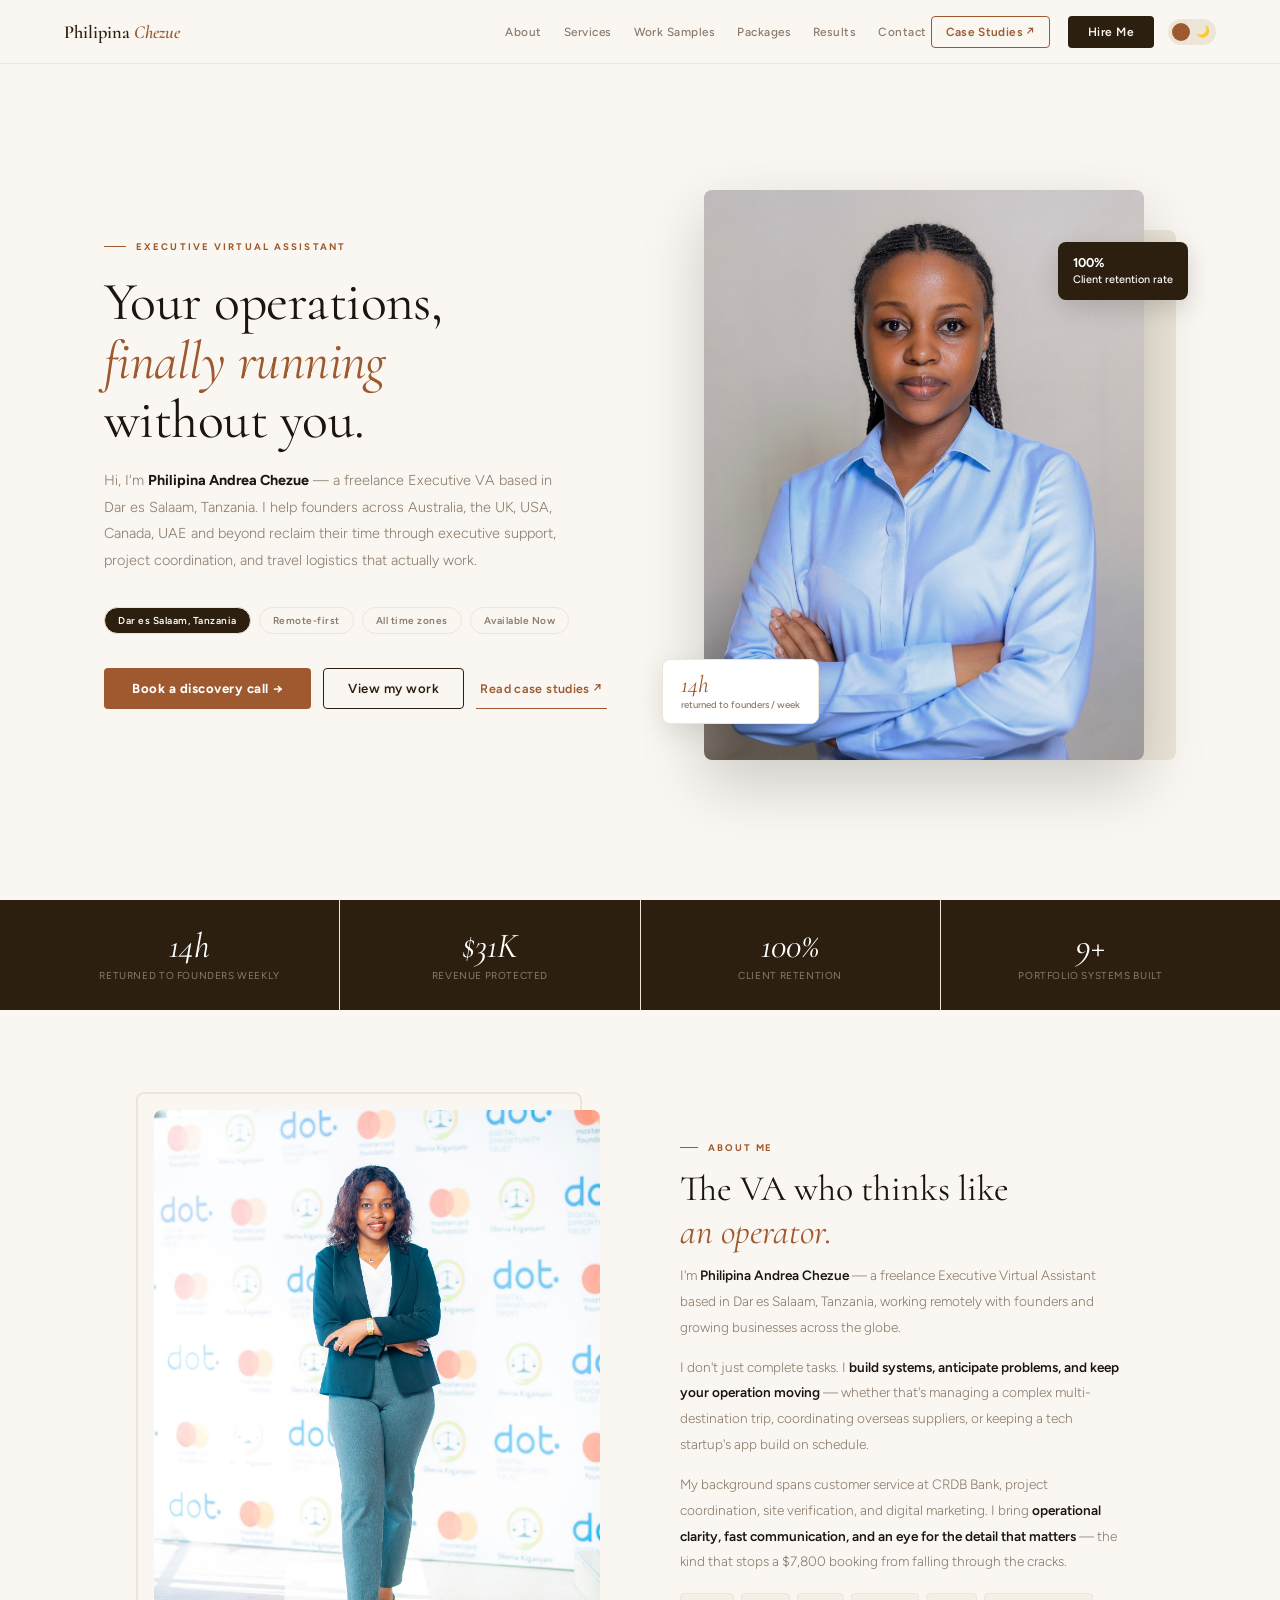
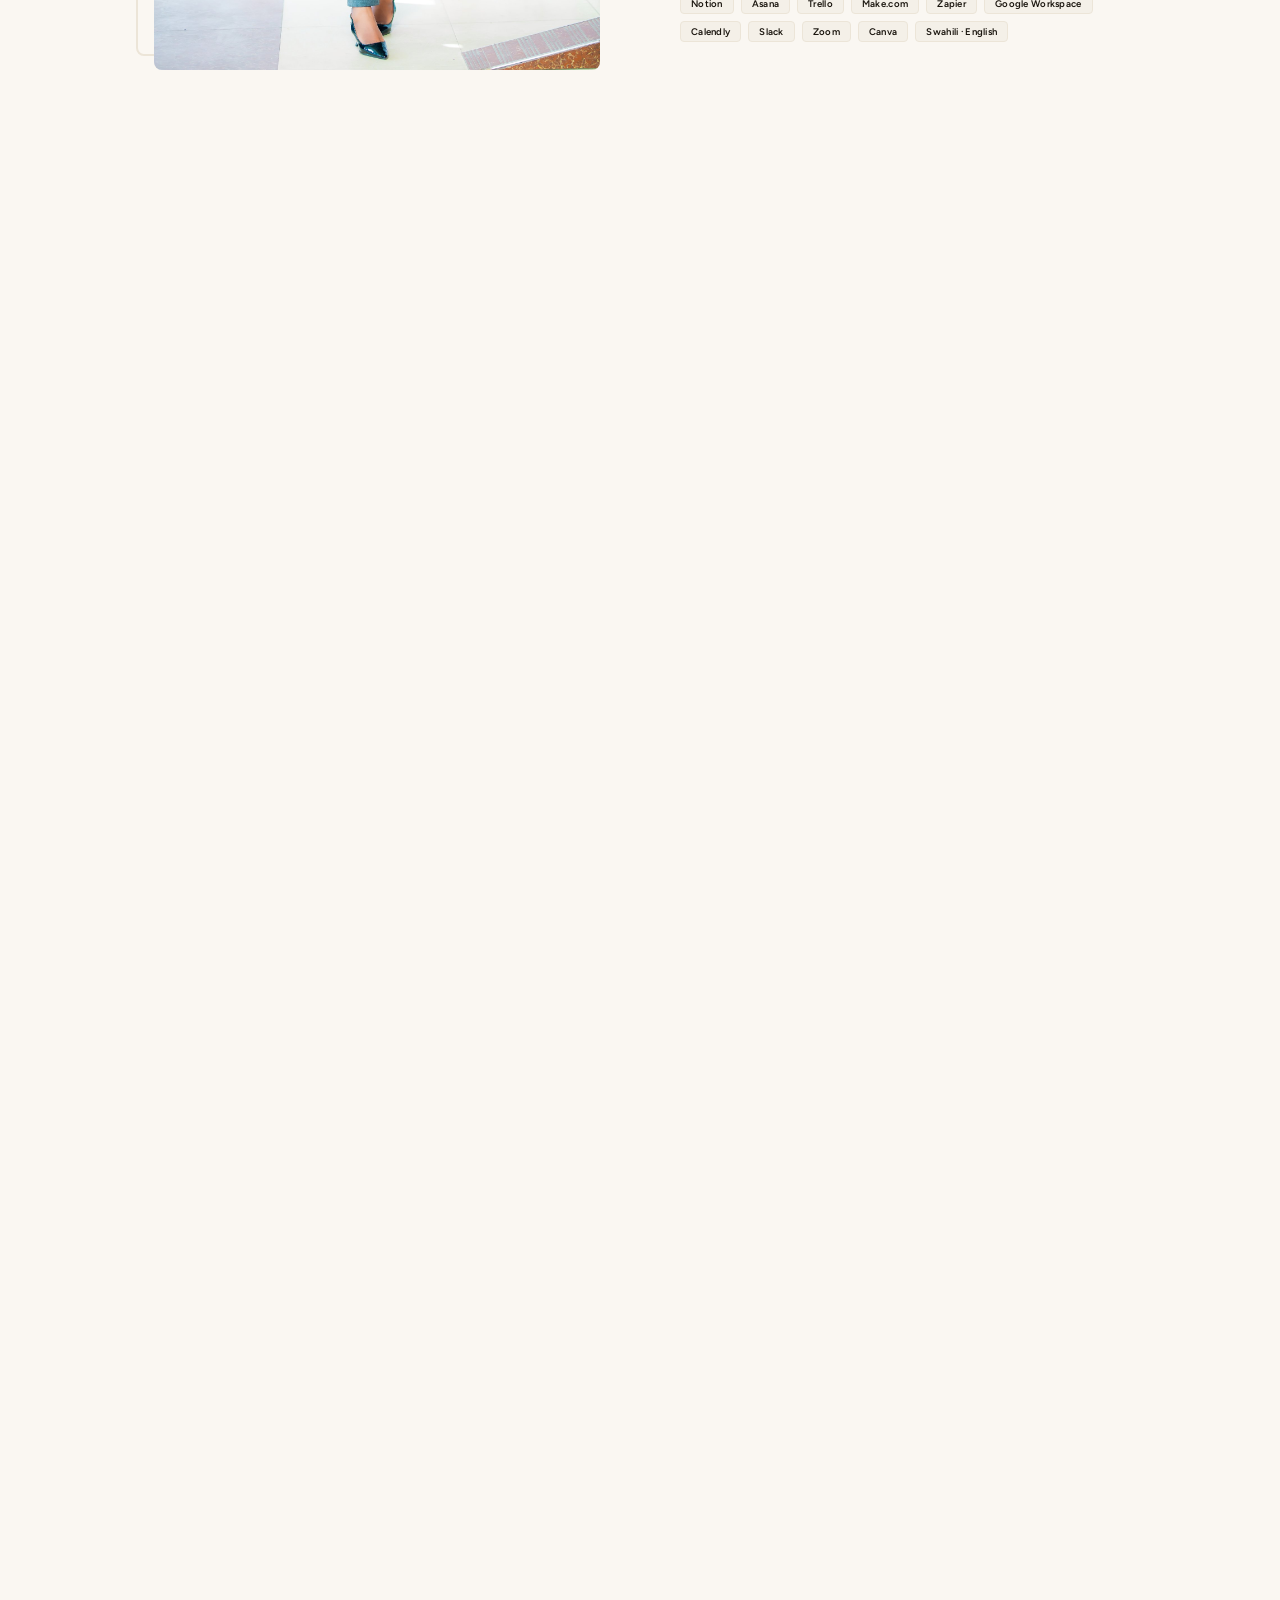
==== commit 61641f16: "Fix mobile menu background and overlay" ====
--- a/index.html
+++ b/index.html
@@ -69,9 +69,12 @@
     <a href="#work">Work Samples</a><a href="#packages">Packages</a>
     <a href="#results">Results</a><a href="#contact">Contact</a>
   </div>
-  <a href="pages/va-proof-case-studies.html" target="_blank" rel="noopener noreferrer" style="font-size:.74rem;font-weight:600;color:var(--clay);text-decoration:none;letter-spacing:.03em;margin-left:4px;border:1.5px solid var(--clay);border-radius:4px;padding:8px 14px;transition:all .15s;" onmouseover="this.style.background='var(--clay)';this.style.color='#fff'" onmouseout="this.style.background='';this.style.color='var(--clay)'">Case Studies ↗</a>
-  <a  href="mailto:philipinachezue@outlook.com" onclick="window.location.href='mailto:philipinachezue@outlook.com'; return false;" class="nav-cta">Hire Me</a>
+  <a href="pages/va-proof-case-studies.html" target="_blank" rel="noopener noreferrer" class="case-studies-nav">Case Studies ↗</a>
+  <a href="mailto:philipinachezue@outlook.com" target="_top" class="nav-cta">Hire Me</a>
   <button id="theme-toggle" aria-label="Toggle Dark Mode"></button>
+  <button id="menu-toggle" aria-label="Open Navigation Menu">
+    <span></span><span></span><span></span>
+  </button>
 </nav>
 
 <section>
@@ -87,14 +90,14 @@
       <span class="pill">Available Now</span>
     </div>
     <div class="hero-btns">
-      <a  href="mailto:philipinachezue@outlook.com" onclick="window.location.href='mailto:philipinachezue@outlook.com'; return false;" class="btn-primary">Book a discovery call →</a>
+      <a  href="mailto:philipinachezue@outlook.com" target="_top"  class="btn-primary">Book a discovery call →</a>
       <a href="#work" class="btn-outline">View my work</a>
       <a href="pages/va-proof-case-studies.html" target="_blank" rel="noopener noreferrer" style="font-size:.78rem;font-weight:600;color:var(--clay);text-decoration:none;letter-spacing:.03em;padding:12px 4px;display:inline-flex;align-items:center;gap:6px;border-bottom:1.5px solid var(--clay);transition:opacity .15s;" onmouseover="this.style.opacity='.7'" onmouseout="this.style.opacity='1'">Read case studies ↗</a>
     </div>
   </div>
   <div class="hero-img-wrap reveal" style="transition-delay:.15s">
     <div class="hero-img-bg"></div>
-    <img class="hero-img" src="assets/images/img_9f2ae763.jpg" alt="Philipina Andrea Chezue — Executive VA"/>
+    <img class="hero-img" src="assets/images/img_9f2ae763.jpg" alt="Philipina Andrea Chezue — Executive VA" fetchpriority="high" decoding="async"/>
     <div class="hero-badge"><div class="hb-num">14h</div><div class="hb-label">returned to founders / week</div></div>
     <div class="hero-badge2"><div class="hb2-text"><strong>100%</strong>Client retention rate</div></div>
   </div>
@@ -189,7 +192,7 @@
           <div class="pkg-feature"><span class="pkg-check">✓</span>Document formatting</div>
           <div class="pkg-feature"><span class="pkg-check">✓</span>Daily check-in summary</div>
         </div>
-        <a  href="mailto:philipinachezue@outlook.com" onclick="window.location.href='mailto:philipinachezue@outlook.com'; return false;" class="pkg-btn pkg-btn-outline">Get started →</a>
+        <a  href="mailto:philipinachezue@outlook.com" target="_top"  class="pkg-btn pkg-btn-outline">Get started →</a>
       </div>
       <div class="pkg-card reveal" style="transition-delay:.06s">
         <div class="pkg-name">Operations Essential</div>
@@ -204,7 +207,7 @@
           <div class="pkg-feature"><span class="pkg-check">✓</span>Social media scheduling</div>
           <div class="pkg-feature"><span class="pkg-check">✓</span>Weekly progress report</div>
         </div>
-        <a  href="mailto:philipinachezue@outlook.com" onclick="window.location.href='mailto:philipinachezue@outlook.com'; return false;" class="pkg-btn pkg-btn-outline">Get started →</a>
+        <a  href="mailto:philipinachezue@outlook.com" target="_top"  class="pkg-btn pkg-btn-outline">Get started →</a>
       </div>
       <div class="pkg-card featured reveal" style="transition-delay:.1s">
         <div class="pkg-badge">Most Popular</div>
@@ -221,7 +224,7 @@
           <div class="pkg-feature"><span class="pkg-check">✓</span>Priority 4-hour response</div>
           <div class="pkg-feature"><span class="pkg-check">✓</span>Monthly operations review</div>
         </div>
-        <a  href="mailto:philipinachezue@outlook.com" onclick="window.location.href='mailto:philipinachezue@outlook.com'; return false;" class="pkg-btn pkg-btn-filled">Get started →</a>
+        <a  href="mailto:philipinachezue@outlook.com" target="_top"  class="pkg-btn pkg-btn-filled">Get started →</a>
       </div>
       <div class="pkg-card reveal" style="transition-delay:.14s">
         <div class="pkg-name">Travel & Operations</div>
@@ -236,7 +239,7 @@
           <div class="pkg-feature"><span class="pkg-check">✓</span>On-trip support & coordination</div>
           <div class="pkg-feature"><span class="pkg-check">✓</span>Scoped to your needs</div>
         </div>
-        <a  href="mailto:philipinachezue@outlook.com" onclick="window.location.href='mailto:philipinachezue@outlook.com'; return false;" class="pkg-btn pkg-btn-outline">Request quote →</a>
+        <a  href="mailto:philipinachezue@outlook.com" target="_top"  class="pkg-btn pkg-btn-outline">Request quote →</a>
       </div>
     </div>
     <p class="pkg-note reveal">All prices in USD · Monthly retainers · Project-based and hourly rates available on request · Discovery call is always free</p>
@@ -377,13 +380,13 @@
       <p class="cta-body">If you're spending your best hours on things that shouldn't need you — inbox, project tracking, supplier chasing, travel logistics — let's talk. I take on a small number of clients at a time so every founder I work with gets my full attention.</p>
       <div class="avail-badge"><span class="avail-dot"></span>Available for new clients — 2026</div>
       <div class="contact-list">
-        <div class="contact-item"><div class="ci-icon">✉️</div><div class="ci-val"><a  href="mailto:philipinachezue@outlook.com" onclick="window.location.href='mailto:philipinachezue@outlook.com'; return false;">philipinachezue@outlook.com</a></div></div>
+        <div class="contact-item"><div class="ci-icon">✉️</div><div class="ci-val"><a  href="mailto:philipinachezue@outlook.com" target="_top" >philipinachezue@outlook.com</a></div></div>
         <div class="contact-item"><div class="ci-icon">📱</div><div class="ci-val"><a href="tel:+255742239492">+255 742 239 492</a></div></div>
         <div class="contact-item"><div class="ci-icon">💼</div><div class="ci-val"><a href="https://www.linkedin.com/in/philipinaandreachezue/" target="_blank" rel="noopener noreferrer">linkedin.com/in/philipinaandreachezue</a></div></div>
         <div class="contact-item"><div class="ci-icon">🌍</div><div class="ci-val">Dar es Salaam, Tanzania · Remote-first · All time zones</div></div>
       </div>
       <div class="hero-btns">
-        <a  href="mailto:philipinachezue@outlook.com" onclick="window.location.href='mailto:philipinachezue@outlook.com'; return false;" class="btn-primary">Send me an email →</a>
+        <a  href="mailto:philipinachezue@outlook.com" target="_top"  class="btn-primary">Send me an email →</a>
         <a href="https://www.linkedin.com/in/philipinaandreachezue/" target="_blank" rel="noopener noreferrer" class="btn-outline">Connect on LinkedIn</a>
         <a href="pages/va-proof-case-studies.html" target="_blank" rel="noopener noreferrer" style="font-size:.78rem;font-weight:600;color:var(--clay);text-decoration:none;letter-spacing:.03em;padding:12px 4px;display:inline-flex;align-items:center;gap:6px;border-bottom:1.5px solid var(--clay);transition:opacity .15s;" onmouseover="this.style.opacity='.7'" onmouseout="this.style.opacity='1'">Read case studies ↗</a>
       </div>
--- a/css/style.min.css
+++ b/css/style.min.css
@@ -1 +1 @@
-*,*::before,*::after{box-sizing:border-box;margin:0;padding:0;}:root{--cream:#faf7f2;--white:#ffffff;--surface:#ffffff;--ink:#1a150e;--bark:#2c1f10;--clay:#9e5a2e;--clay-lt:#c07840;--gold:#b8882a;--sage:#3d5c42;--fog:#ece5d8;--fog2:#f4f0e8;--muted:#8a7a6a;--serif:'Cormorant',serif;--sans:'Figtree',sans-serif;}[data-theme="dark"]{--cream:#121212;--white:#ffffff;--surface:#1e1e1e;--ink:#f4f0e8;--bark:#ece5d8;--clay:#c07840;--clay-lt:#d58e57;--gold:#d9a544;--sage:#4a6f50;--fog:#2c2c2c;--fog2:#242424;--muted:#a39990;}html{scroll-behavior:smooth;}body{background:var(--cream);color:var(--ink);font-family:var(--sans);overflow-x:hidden;transition:background 0.3s ease,color 0.3s ease;}.reveal{opacity:1;transform:translateY(0);transition:opacity .75s ease,transform .75s ease;}.reveal.animate{opacity:0;transform:translateY(24px);}.reveal.animate.visible{opacity:1;transform:translateY(0);}.reveal.visible{opacity:1;transform:translateY(0);}nav{position:fixed;top:0;left:0;right:0;z-index:100;height:64px;display:flex;align-items:center;padding:0 5%;background:rgba(var(--cream-rgb,250,247,242),.94);backdrop-filter:blur(12px);border-bottom:1px solid var(--fog);}[data-theme="dark"] nav{background:rgba(18,18,18,.94);}.nav-brand{font-family:var(--serif);font-size:1.15rem;font-weight:600;color:var(--bark);}.nav-brand em{font-style:italic;color:var(--clay);}.nav-sep{flex:1;}.nav-links{display:flex;gap:22px;align-items:center;}.nav-links a{font-size:.74rem;font-weight:500;color:var(--muted);text-decoration:none;letter-spacing:.04em;transition:color .15s;}.nav-links a:hover{color:var(--clay);}.nav-cta{background:var(--bark);color:var(--cream);border:none;border-radius:4px;padding:9px 20px;font-family:var(--sans);font-size:.75rem;font-weight:600;cursor:pointer;letter-spacing:.04em;margin-left:18px;transition:background .15s;text-decoration:none;}.nav-cta:hover{background:var(--clay);}#theme-toggle{appearance:none;-webkit-appearance:none;width:48px;height:26px;border-radius:13px;background:var(--fog);border:2px solid var(--fog);cursor:pointer;position:relative;margin-left:14px;transition:background 0.3s ease,border-color 0.3s ease;display:flex;align-items:center;justify-content:space-between;padding:0;outline:none;box-sizing:border-box;}#theme-toggle::before{content:'';position:absolute;left:2px;top:2px;width:18px;height:18px;border-radius:50%;background:var(--clay);transition:transform 0.3s cubic-bezier(0.4,0.0,0.2,1);z-index:2;}[data-theme="dark"] #theme-toggle::before{transform:translateX(22px);background:#fff;}#theme-toggle::after{content:'🌙';position:absolute;right:4px;font-size:11px;z-index:1;pointer-events:none;}[data-theme="dark"] #theme-toggle::after{content:'☀️';left:4px;right:auto;}#theme-toggle:hover{border-color:var(--clay);}.hero{min-height:100vh;display:grid;grid-template-columns:1fr 1fr;padding:110px 5% 60px;gap:64px;align-items:center;max-width:1200px;margin:0 auto;}.hero-eyebrow{font-size:.6rem;font-weight:700;letter-spacing:.22em;text-transform:uppercase;color:var(--clay);margin-bottom:20px;display:flex;align-items:center;gap:10px;}.hero-eyebrow::before{content:'';width:22px;height:1px;background:var(--clay);}.hero-h1{font-family:var(--serif);font-size:clamp(2.5rem,4.2vw,3.9rem);font-weight:400;line-height:1.1;letter-spacing:-.01em;margin-bottom:18px;}.hero-h1 em{font-style:italic;color:var(--clay);}.hero-tagline{font-size:.9rem;color:var(--muted);line-height:1.85;max-width:460px;margin-bottom:34px;font-weight:300;}.hero-pills{display:flex;flex-wrap:wrap;gap:8px;margin-bottom:34px;}.pill{font-size:.63rem;font-weight:600;letter-spacing:.05em;padding:6px 13px;border-radius:40px;border:1.5px solid var(--fog);color:var(--muted);}.pill.hi{background:var(--bark);border-color:var(--fog);color:var(--cream);}.hero-btns{display:flex;gap:12px;flex-wrap:wrap;}.btn-primary{background:var(--clay);color:var(--white);border:none;border-radius:4px;padding:13px 28px;font-family:var(--sans);font-size:.82rem;font-weight:700;cursor:pointer;letter-spacing:.04em;transition:background .15s;text-decoration:none;display:inline-block;}.btn-primary:hover{background:var(--clay-lt);}.btn-outline{background:none;border:1.5px solid var(--bark);border-radius:4px;padding:12px 24px;font-family:var(--sans);font-size:.82rem;font-weight:600;color:var(--bark);cursor:pointer;letter-spacing:.04em;transition:all .15s;text-decoration:none;display:inline-block;}.btn-outline:hover{background:var(--bark);color:var(--cream);}.hero-img-wrap{position:relative;display:flex;justify-content:center;}.hero-img-bg{position:absolute;top:40px;left:40px;right:0;bottom:0;background:var(--fog);border-radius:8px;}.hero-img{position:relative;width:100%;max-width:440px;border-radius:8px;object-fit:cover;object-position:top center;height:570px;box-shadow:0 24px 64px rgba(0,0,0,.18);}.hero-badge{position:absolute;bottom:36px;left:-10px;background:var(--surface);border:1px solid var(--fog);border-radius:8px;padding:13px 18px;box-shadow:0 8px 28px rgba(0,0,0,.1);}.hb-num{font-family:var(--serif);font-size:1.5rem;font-style:italic;color:var(--clay);line-height:1;}.hb-label{font-size:.6rem;color:var(--muted);font-weight:500;margin-top:2px;}.hero-badge2{position:absolute;top:52px;right:-12px;background:var(--bark);border-radius:8px;padding:11px 15px;box-shadow:0 8px 24px rgba(0,0,0,.15);}.hb2-text{font-size:.68rem;color:var(--white);font-weight:500;line-height:1.5;}.hb2-text strong{color:var(--white);display:block;font-size:.8rem;}.stats-bar{background:var(--bark);}[data-theme="dark"] .stats-bar{background:#111;}.stats-inner{max-width:1200px;margin:0 auto;display:grid;grid-template-columns:repeat(4,1fr);gap:1px;background:var(--fog);}.stat-item{padding:28px 32px;background:var(--bark);text-align:center;}[data-theme="dark"] .stat-item{background:#1a1a1a;}.stat-num{font-family:var(--serif);font-size:2.2rem;font-style:italic;color:var(--white);line-height:1;}.stat-label{font-size:.63rem;color:var(--muted);margin-top:6px;font-weight:400;letter-spacing:.06em;text-transform:uppercase;}.about{max-width:1100px;margin:0 auto;padding:100px 5%;display:grid;grid-template-columns:1fr 1fr;gap:80px;align-items:center;}.about-img-wrap{position:relative;}.about-img{width:100%;border-radius:8px;object-fit:cover;object-position:top center;height:560px;}.about-accent{position:absolute;top:-18px;left:-18px;width:100%;height:100%;border:2px solid var(--fog);border-radius:8px;z-index:-1;}.eyebrow{font-size:.6rem;font-weight:700;letter-spacing:.2em;text-transform:uppercase;color:var(--clay);margin-bottom:14px;display:flex;align-items:center;gap:10px;}.eyebrow::before{content:'';width:18px;height:1px;background:var(--clay);}.about-h2,.sec-h2{font-family:var(--serif);font-size:clamp(1.7rem,2.8vw,2.5rem);font-weight:400;line-height:1.2;margin-bottom:10px;}.about-h2 em,.sec-h2 em{font-style:italic;color:var(--clay);}.about-body{font-size:.85rem;color:var(--muted);line-height:1.9;margin-bottom:14px;font-weight:300;}.about-body strong{color:var(--ink);font-weight:600;}.tools-row{display:flex;flex-wrap:wrap;gap:7px;margin-top:18px;}.tool-chip{font-size:.6rem;font-weight:600;padding:4px 10px;border-radius:4px;background:var(--fog2);color:var(--ink);letter-spacing:.03em;border:1px solid var(--fog);}.services{background:var(--fog2);padding:100px 5%;}.services-inner{max-width:1100px;margin:0 auto;}.sec-sub{font-size:.83rem;color:var(--muted);max-width:500px;line-height:1.85;margin-bottom:48px;font-weight:300;}.services-grid{display:grid;grid-template-columns:repeat(3,1fr);gap:18px;}.svc-card{background:var(--surface);border:1px solid var(--fog);border-radius:8px;padding:26px;transition:transform .2s,box-shadow .2s;position:relative;overflow:hidden;}.svc-card::before{content:'';position:absolute;top:0;left:0;right:0;height:3px;background:var(--clay);transform:scaleX(0);transform-origin:left;transition:transform .3s;}.svc-card:hover{transform:translateY(-4px);box-shadow:0 14px 44px rgba(0,0,0,.09);}.svc-card:hover::before{transform:scaleX(1);}.svc-icon{font-size:1.5rem;margin-bottom:12px;}.svc-title{font-family:var(--serif);font-size:1.05rem;font-weight:600;margin-bottom:9px;}.svc-body{font-size:.76rem;color:var(--muted);line-height:1.75;margin-bottom:12px;font-weight:300;}.svc-tags{display:flex;flex-wrap:wrap;gap:5px;}.svc-tag{font-size:.55rem;padding:2px 7px;border-radius:3px;background:var(--fog2);color:var(--ink);font-weight:600;}.work{max-width:1100px;margin:0 auto;padding:100px 5%;}.work-grid{display:grid;grid-template-columns:repeat(3,1fr);gap:16px;margin-top:40px;}.work-card{border-radius:8px;overflow:hidden;border:1px solid var(--fog);background:var(--surface);transition:transform .2s,box-shadow .2s,border-color .2s;text-decoration:none;color:inherit;display:block;}.work-card:hover{transform:translateY(-4px);box-shadow:0 12px 40px rgba(0,0,0,.11);border-color:var(--clay);}.wc-top{padding:20px;border-bottom:1px solid var(--fog);}.wc-industry{font-size:.54rem;font-weight:700;letter-spacing:.1em;text-transform:uppercase;padding:3px 8px;border-radius:3px;display:inline-block;margin-bottom:10px;}.wc-title{font-family:var(--serif);font-size:.98rem;font-weight:600;line-height:1.3;margin-bottom:6px;}.wc-desc{font-size:.71rem;color:var(--muted);line-height:1.6;}.wc-bottom{padding:12px 20px;display:flex;align-items:center;justify-content:space-between;background:var(--fog2);}.wc-skill{font-size:.62rem;color:var(--muted);font-weight:500;}.wc-live{font-size:.6rem;font-weight:700;letter-spacing:.07em;text-transform:uppercase;background:var(--clay);color:#fff;padding:3px 9px;border-radius:3px;}.packages{background:var(--bark);padding:100px 5%;}[data-theme="dark"] .packages{background:#1a1a1a;}.packages-inner{max-width:1100px;margin:0 auto;}.pkg-eyebrow{font-size:.6rem;font-weight:700;letter-spacing:.2em;text-transform:uppercase;color:var(--muted);margin-bottom:12px;display:flex;align-items:center;gap:10px;}.pkg-eyebrow::before{content:'';width:18px;height:1px;background:var(--muted);}.pkg-h2{font-family:var(--serif);font-size:clamp(1.7rem,2.8vw,2.5rem);font-weight:400;color:var(--white);line-height:1.2;margin-bottom:10px;}.pkg-h2 em{font-style:italic;color:var(--gold);}.pkg-sub{font-size:.82rem;color:var(--muted);line-height:1.85;max-width:520px;margin-bottom:52px;font-weight:300;}.pkg-grid{display:grid;grid-template-columns:repeat(4,1fr);gap:14px;}.pkg-card{border:1px solid var(--fog);border-radius:8px;padding:28px 22px;position:relative;transition:border-color .2s,transform .2s;}.pkg-card:hover{border-color:var(--gold);transform:translateY(-3px);}.pkg-card.featured{border-color:var(--gold);background:rgba(217,165,68,0.05);}.pkg-badge{position:absolute;top:-11px;left:50%;transform:translateX(-50%);background:var(--gold);color:var(--bark);font-size:.55rem;font-weight:800;letter-spacing:.1em;text-transform:uppercase;padding:3px 12px;border-radius:20px;white-space:nowrap;}.pkg-name{font-family:var(--serif);font-size:1rem;font-weight:600;color:var(--white);margin-bottom:4px;}.pkg-price{font-family:var(--serif);font-size:1.9rem;font-style:italic;color:var(--gold);line-height:1;margin-bottom:4px;}.pkg-period{font-size:.62rem;color:var(--muted);margin-bottom:16px;letter-spacing:.04em;}.pkg-divider{height:1px;background:var(--fog);margin-bottom:16px;}.pkg-features{display:flex;flex-direction:column;gap:8px;margin-bottom:20px;}.pkg-feature{display:flex;gap:8px;font-size:.72rem;color:var(--muted);line-height:1.4;}.pkg-check{color:var(--gold);flex-shrink:0;}.pkg-btn{width:100%;padding:10px;border-radius:4px;font-family:var(--sans);font-size:.72rem;font-weight:700;cursor:pointer;letter-spacing:.04em;text-align:center;text-decoration:none;display:block;transition:all .15s;}.pkg-btn-outline{background:none;border:1px solid var(--fog);color:var(--white);}.pkg-btn-outline:hover{border-color:var(--white);color:var(--white);}.pkg-btn-filled{background:var(--gold);border:1px solid var(--gold);color:var(--bark);}.pkg-btn-filled:hover{background:var(--clay-lt);}.pkg-note{font-size:.64rem;color:var(--muted);text-align:center;margin-top:20px;}.results{background:var(--fog2);padding:100px 5%;}.results-inner{max-width:1100px;margin:0 auto;}.results-header{display:grid;grid-template-columns:1fr 1fr;gap:60px;align-items:end;margin-bottom:52px;}.rh-eyebrow{font-size:.6rem;font-weight:700;letter-spacing:.2em;text-transform:uppercase;color:var(--clay);margin-bottom:12px;display:flex;align-items:center;gap:10px;}.rh-eyebrow::before{content:'';width:18px;height:1px;background:var(--clay);}.rh-h2{font-family:var(--serif);font-size:clamp(1.7rem,2.8vw,2.5rem);font-weight:400;color:var(--ink);line-height:1.2;}.rh-h2 em{font-style:italic;color:var(--clay);}.rh-sub{font-size:.82rem;color:var(--muted);line-height:1.85;font-weight:300;}.results-grid{display:grid;grid-template-columns:repeat(3,1fr);gap:14px;}.result-card{background:var(--surface);border:1px solid var(--fog);border-radius:8px;padding:24px;}.rc-case{font-size:.55rem;font-weight:700;letter-spacing:.12em;text-transform:uppercase;color:var(--muted);margin-bottom:10px;}.rc-metric{font-family:var(--serif);font-size:2rem;font-style:italic;color:var(--clay);line-height:1;margin-bottom:4px;}.rc-before{font-size:.68rem;color:var(--muted);text-decoration:line-through;margin-bottom:4px;}.rc-label{font-size:.75rem;color:var(--ink);line-height:1.55;}.rc-delta{font-size:.58rem;color:var(--sage);margin-top:9px;font-weight:700;letter-spacing:.04em;text-transform:uppercase;display:inline-block;background:rgba(61,92,66,.15);padding:3px 8px;border-radius:3px;}.testimonials{padding:100px 5%;background:var(--cream);}.testi-inner{max-width:1100px;margin:0 auto;}.testi-grid{display:grid;grid-template-columns:repeat(3,1fr);gap:18px;margin-top:48px;}.testi-card{background:var(--surface);border:1px solid var(--fog);border-radius:8px;padding:24px;}.stars{color:var(--gold);font-size:.82rem;margin-bottom:10px;}.testi-qmark{font-family:var(--serif);font-size:3.2rem;color:var(--clay);opacity:.2;line-height:.8;margin-bottom:10px;}.testi-text{font-family:var(--serif);font-size:.9rem;font-style:italic;line-height:1.75;color:var(--ink);margin-bottom:16px;}.testi-author{display:flex;align-items:center;gap:11px;padding-top:14px;border-top:1px solid var(--fog);}.ta-avatar{width:34px;height:34px;border-radius:50%;display:flex;align-items:center;justify-content:center;font-size:.66rem;font-weight:700;color:var(--cream);flex-shrink:0;}.ta-name{font-size:.76rem;font-weight:700;color:var(--ink);}.ta-role{font-size:.62rem;color:var(--muted);}.platform-badge{display:inline-flex;align-items:center;gap:5px;font-size:.58rem;font-weight:700;letter-spacing:.08em;text-transform:uppercase;padding:3px 9px;border-radius:3px;margin-bottom:10px;}.pb-upwork{background:rgba(20,150,20,.15);color:#21a121;}[data-theme="dark"] .pb-upwork{color:#5bc55b;}.pb-freelancer{background:rgba(0,100,200,.15);color:#1979d6;}[data-theme="dark"] .pb-freelancer{color:#5aa1e7;}.pb-crdb{background:rgba(44,31,16,.15);color:var(--bark);}.review-img-wrap{margin-top:14px;padding-top:12px;border-top:1px solid var(--fog);}.review-img{width:100%;border-radius:5px;border:1px solid var(--fog);}.cta-section{padding:100px 5%;}.cta-inner{max-width:1100px;margin:0 auto;display:grid;grid-template-columns:1fr 1fr;gap:80px;align-items:center;}.cta-img img{width:100%;border-radius:8px;object-fit:cover;height:520px;object-position:center top;}.cta-h2{font-family:var(--serif);font-size:clamp(1.7rem,2.8vw,2.8rem);font-weight:400;line-height:1.15;margin-bottom:16px;}.cta-h2 em{font-style:italic;color:var(--clay);}.cta-body{font-size:.83rem;color:var(--muted);line-height:1.9;margin-bottom:26px;font-weight:300;}.avail-badge{display:inline-flex;align-items:center;gap:8px;background:var(--fog2);border:1px solid var(--fog);border-radius:40px;padding:7px 15px;font-size:.7rem;font-weight:600;color:var(--sage);margin-bottom:20px;}.avail-dot{width:7px;height:7px;border-radius:50%;background:var(--sage);}.contact-list{display:flex;flex-direction:column;gap:11px;margin-bottom:26px;}.contact-item{display:flex;align-items:center;gap:11px;font-size:.81rem;color:var(--ink);}.ci-icon{width:34px;height:34px;border-radius:6px;background:var(--fog2);display:flex;align-items:center;justify-content:center;font-size:.95rem;flex-shrink:0;}.ci-val{font-weight:500;}.ci-val a{color:var(--ink);text-decoration:none;}.ci-val a:hover{color:var(--clay);}.photo-strip{padding:0 5% 80px;max-width:1100px;margin:0 auto;}.ps-grid{display:grid;grid-template-columns:1fr 1fr;gap:16px;}.ps-img{width:100%;border-radius:8px;object-fit:cover;height:280px;}footer{background:var(--bark);padding:32px 5%;display:flex;align-items:center;justify-content:space-between;flex-wrap:wrap;gap:14px;}[data-theme="dark"] footer{background:#111;}.footer-brand{font-family:var(--serif);font-size:.95rem;font-style:italic;color:var(--white);}.footer-brand span{color:var(--gold);}.footer-links{display:flex;gap:18px;}.footer-links a{font-size:.68rem;color:var(--muted);text-decoration:none;transition:color .15s;}.footer-links a:hover{color:var(--white);}.footer-copy{font-size:.63rem;color:var(--muted);}@media(max-width:900px){.hero,.about,.cta-inner{grid-template-columns:1fr;}.hero{padding-top:90px;}.hero-img-wrap{order:-1;}.hero-img{height:380px;max-width:100%;}.services-grid,.work-grid,.results-grid,.testi-grid{grid-template-columns:1fr 1fr;}.stats-inner{grid-template-columns:1fr 1fr;}.results-header{grid-template-columns:1fr;}.pkg-grid{grid-template-columns:1fr 1fr;}.nav-links{display:none;}.ps-grid{grid-template-columns:1fr;}}@media(max-width:580px){.services-grid,.work-grid,.results-grid,.testi-grid,.pkg-grid{grid-template-columns:1fr;}.stats-inner{grid-template-columns:1fr 1fr;}}+*,*::before,*::after{box-sizing:border-box;margin:0;padding:0;}:root{--cream:#faf7f2;--white:#ffffff;--surface:#ffffff;--ink:#1a150e;--bark:#2c1f10;--clay:#9e5a2e;--clay-lt:#c07840;--gold:#b8882a;--sage:#3d5c42;--fog:#ece5d8;--fog2:#f4f0e8;--muted:#8a7a6a;--serif:'Cormorant',serif;--sans:'Figtree',sans-serif;}[data-theme="dark"]{--cream:#121212;--white:#ffffff;--surface:#1e1e1e;--ink:#f4f0e8;--bark:#ece5d8;--clay:#c07840;--clay-lt:#d58e57;--gold:#d9a544;--sage:#4a6f50;--fog:#2c2c2c;--fog2:#242424;--muted:#a39990;}html{scroll-behavior:smooth;}body{background:var(--cream);color:var(--ink);font-family:var(--sans);overflow-x:hidden;transition:background 0.3s ease,color 0.3s ease;}.reveal{opacity:1;transform:translateY(0);transition:opacity .75s ease,transform .75s ease;}.reveal.animate{opacity:0;transform:translateY(24px);}.reveal.animate.visible{opacity:1;transform:translateY(0);}.reveal.visible{opacity:1;transform:translateY(0);}nav{position:fixed;top:0;left:0;right:0;z-index:100;height:64px;display:flex;align-items:center;padding:0 5%;background:rgba(var(--cream-rgb,250,247,242),.94);backdrop-filter:blur(12px);border-bottom:1px solid var(--fog);}[data-theme="dark"] nav{background:rgba(18,18,18,.94);}.nav-brand{font-family:var(--serif);font-size:1.15rem;font-weight:600;color:var(--bark);}.nav-brand em{font-style:italic;color:var(--clay);}.nav-sep{flex:1;}.nav-links{display:flex;gap:22px;align-items:center;}.nav-links a{font-size:.74rem;font-weight:500;color:var(--muted);text-decoration:none;letter-spacing:.04em;transition:color .15s;}.nav-links a:hover{color:var(--clay);}.case-studies-nav{font-size:.74rem;font-weight:600;color:var(--clay);text-decoration:none;letter-spacing:.03em;margin-left:4px;border:1.5px solid var(--clay);border-radius:4px;padding:8px 14px;transition:all .15s;}.case-studies-nav:hover{background:var(--clay);color:#fff;}.nav-cta{background:var(--bark);color:var(--cream);border:none;border-radius:4px;padding:9px 20px;font-family:var(--sans);font-size:.75rem;font-weight:600;cursor:pointer;letter-spacing:.04em;margin-left:18px;transition:background .15s;text-decoration:none;}.nav-cta:hover{background:var(--clay);}#theme-toggle{appearance:none;-webkit-appearance:none;width:48px;height:26px;border-radius:13px;background:var(--fog);border:2px solid var(--fog);cursor:pointer;position:relative;margin-left:14px;transition:background 0.3s ease,border-color 0.3s ease;display:flex;align-items:center;justify-content:space-between;padding:0;outline:none;box-sizing:border-box;}#theme-toggle::before{content:'';position:absolute;left:2px;top:2px;width:18px;height:18px;border-radius:50%;background:var(--clay);transition:transform 0.3s cubic-bezier(0.4,0.0,0.2,1);z-index:2;}[data-theme="dark"] #theme-toggle::before{transform:translateX(22px);background:#fff;}#theme-toggle::after{content:'🌙';position:absolute;right:4px;font-size:11px;z-index:1;pointer-events:none;}[data-theme="dark"] #theme-toggle::after{content:'☀️';left:4px;right:auto;}#theme-toggle:hover{border-color:var(--clay);}#menu-toggle{display:none;width:40px;height:40px;background:none;border:none;cursor:pointer;position:relative;z-index:1002;flex-direction:column;justify-content:center;gap:5px;padding:0 8px;}#menu-toggle span{display:block;width:100%;height:2px;background:var(--bark);transition:transform 0.3s ease,opacity 0.3s ease;}[data-menu="open"] #menu-toggle span:nth-child(1){transform:translateY(7px) rotate(45deg);}[data-menu="open"] #menu-toggle span:nth-child(2){opacity:0;}[data-menu="open"] #menu-toggle span:nth-child(3){transform:translateY(-7px) rotate(-45deg);}.hero{min-height:100vh;display:grid;grid-template-columns:1fr 1fr;padding:110px 5% 60px;gap:64px;align-items:center;max-width:1200px;margin:0 auto;}.hero-eyebrow{font-size:.6rem;font-weight:700;letter-spacing:.22em;text-transform:uppercase;color:var(--clay);margin-bottom:20px;display:flex;align-items:center;gap:10px;}.hero-eyebrow::before{content:'';width:22px;height:1px;background:var(--clay);}.hero-h1{font-family:var(--serif);font-size:clamp(2.5rem,4.2vw,3.9rem);font-weight:400;line-height:1.1;letter-spacing:-.01em;margin-bottom:18px;}.hero-h1 em{font-style:italic;color:var(--clay);}.hero-tagline{font-size:.9rem;color:var(--muted);line-height:1.85;max-width:460px;margin-bottom:34px;font-weight:300;}.hero-pills{display:flex;flex-wrap:wrap;gap:8px;margin-bottom:34px;}.pill{font-size:.63rem;font-weight:600;letter-spacing:.05em;padding:6px 13px;border-radius:40px;border:1.5px solid var(--fog);color:var(--muted);}.pill.hi{background:var(--bark);border-color:var(--fog);color:var(--cream);}.hero-btns{display:flex;gap:12px;flex-wrap:wrap;}.btn-primary{background:var(--clay);color:var(--white);border:none;border-radius:4px;padding:13px 28px;font-family:var(--sans);font-size:.82rem;font-weight:700;cursor:pointer;letter-spacing:.04em;transition:background .15s;text-decoration:none;display:inline-block;}.btn-primary:hover{background:var(--clay-lt);}.btn-outline{background:none;border:1.5px solid var(--bark);border-radius:4px;padding:12px 24px;font-family:var(--sans);font-size:.82rem;font-weight:600;color:var(--bark);cursor:pointer;letter-spacing:.04em;transition:all .15s;text-decoration:none;display:inline-block;}.btn-outline:hover{background:var(--bark);color:var(--cream);}.hero-img-wrap{position:relative;display:flex;justify-content:center;}.hero-img-bg{position:absolute;top:40px;left:40px;right:0;bottom:0;background:var(--fog);border-radius:8px;}.hero-img{position:relative;width:100%;max-width:440px;border-radius:8px;object-fit:cover;object-position:top center;height:570px;box-shadow:0 24px 64px rgba(0,0,0,.18);}.hero-badge{position:absolute;bottom:36px;left:-10px;background:var(--surface);border:1px solid var(--fog);border-radius:8px;padding:13px 18px;box-shadow:0 8px 28px rgba(0,0,0,.1);}.hb-num{font-family:var(--serif);font-size:1.5rem;font-style:italic;color:var(--clay);line-height:1;}.hb-label{font-size:.6rem;color:var(--muted);font-weight:500;margin-top:2px;}.hero-badge2{position:absolute;top:52px;right:-12px;background:var(--bark);border-radius:8px;padding:11px 15px;box-shadow:0 8px 24px rgba(0,0,0,.15);}.hb2-text{font-size:.68rem;color:var(--white);font-weight:500;line-height:1.5;}.hb2-text strong{color:var(--white);display:block;font-size:.8rem;}.stats-bar{background:var(--bark);}[data-theme="dark"] .stats-bar{background:#111;}.stats-inner{max-width:1200px;margin:0 auto;display:grid;grid-template-columns:repeat(4,1fr);gap:1px;background:var(--fog);}.stat-item{padding:28px 32px;background:var(--bark);text-align:center;}[data-theme="dark"] .stat-item{background:#1a1a1a;}.stat-num{font-family:var(--serif);font-size:2.2rem;font-style:italic;color:var(--white);line-height:1;}.stat-label{font-size:.63rem;color:var(--muted);margin-top:6px;font-weight:400;letter-spacing:.06em;text-transform:uppercase;}.about{max-width:1100px;margin:0 auto;padding:100px 5%;display:grid;grid-template-columns:1fr 1fr;gap:80px;align-items:center;}.about-img-wrap{position:relative;}.about-img{width:100%;border-radius:8px;object-fit:cover;object-position:top center;height:560px;}.about-accent{position:absolute;top:-18px;left:-18px;width:100%;height:100%;border:2px solid var(--fog);border-radius:8px;z-index:-1;}.eyebrow{font-size:.6rem;font-weight:700;letter-spacing:.2em;text-transform:uppercase;color:var(--clay);margin-bottom:14px;display:flex;align-items:center;gap:10px;}.eyebrow::before{content:'';width:18px;height:1px;background:var(--clay);}.about-h2,.sec-h2{font-family:var(--serif);font-size:clamp(1.7rem,2.8vw,2.5rem);font-weight:400;line-height:1.2;margin-bottom:10px;}.about-h2 em,.sec-h2 em{font-style:italic;color:var(--clay);}.about-body{font-size:.85rem;color:var(--muted);line-height:1.9;margin-bottom:14px;font-weight:300;}.about-body strong{color:var(--ink);font-weight:600;}.tools-row{display:flex;flex-wrap:wrap;gap:7px;margin-top:18px;}.tool-chip{font-size:.6rem;font-weight:600;padding:4px 10px;border-radius:4px;background:var(--fog2);color:var(--ink);letter-spacing:.03em;border:1px solid var(--fog);}.services{background:var(--fog2);padding:100px 5%;}.services-inner{max-width:1100px;margin:0 auto;}.sec-sub{font-size:.83rem;color:var(--muted);max-width:500px;line-height:1.85;margin-bottom:48px;font-weight:300;}.services-grid{display:grid;grid-template-columns:repeat(3,1fr);gap:18px;}.svc-card{background:var(--surface);border:1px solid var(--fog);border-radius:8px;padding:26px;transition:transform .2s,box-shadow .2s;position:relative;overflow:hidden;}.svc-card::before{content:'';position:absolute;top:0;left:0;right:0;height:3px;background:var(--clay);transform:scaleX(0);transform-origin:left;transition:transform .3s;}.svc-card:hover{transform:translateY(-4px);box-shadow:0 14px 44px rgba(0,0,0,.09);}.svc-card:hover::before{transform:scaleX(1);}.svc-icon{font-size:1.5rem;margin-bottom:12px;}.svc-title{font-family:var(--serif);font-size:1.05rem;font-weight:600;margin-bottom:9px;}.svc-body{font-size:.76rem;color:var(--muted);line-height:1.75;margin-bottom:12px;font-weight:300;}.svc-tags{display:flex;flex-wrap:wrap;gap:5px;}.svc-tag{font-size:.55rem;padding:2px 7px;border-radius:3px;background:var(--fog2);color:var(--ink);font-weight:600;}.work{max-width:1100px;margin:0 auto;padding:100px 5%;}.work-grid{display:grid;grid-template-columns:repeat(3,1fr);gap:16px;margin-top:40px;}.work-card{border-radius:8px;overflow:hidden;border:1px solid var(--fog);background:var(--surface);transition:transform .2s,box-shadow .2s,border-color .2s;text-decoration:none;color:inherit;display:block;}.work-card:hover{transform:translateY(-4px);box-shadow:0 12px 40px rgba(0,0,0,.11);border-color:var(--clay);}.wc-top{padding:20px;border-bottom:1px solid var(--fog);}.wc-industry{font-size:.54rem;font-weight:700;letter-spacing:.1em;text-transform:uppercase;padding:3px 8px;border-radius:3px;display:inline-block;margin-bottom:10px;}.wc-title{font-family:var(--serif);font-size:.98rem;font-weight:600;line-height:1.3;margin-bottom:6px;}.wc-desc{font-size:.71rem;color:var(--muted);line-height:1.6;}.wc-bottom{padding:12px 20px;display:flex;align-items:center;justify-content:space-between;background:var(--fog2);}.wc-skill{font-size:.62rem;color:var(--muted);font-weight:500;}.wc-live{font-size:.6rem;font-weight:700;letter-spacing:.07em;text-transform:uppercase;background:var(--clay);color:#fff;padding:3px 9px;border-radius:3px;}.packages{background:var(--bark);padding:100px 5%;}[data-theme="dark"] .packages{background:#1a1a1a;}.packages-inner{max-width:1100px;margin:0 auto;}.pkg-eyebrow{font-size:.6rem;font-weight:700;letter-spacing:.2em;text-transform:uppercase;color:var(--muted);margin-bottom:12px;display:flex;align-items:center;gap:10px;}.pkg-eyebrow::before{content:'';width:18px;height:1px;background:var(--muted);}.pkg-h2{font-family:var(--serif);font-size:clamp(1.7rem,2.8vw,2.5rem);font-weight:400;color:var(--white);line-height:1.2;margin-bottom:10px;}.pkg-h2 em{font-style:italic;color:var(--gold);}.pkg-sub{font-size:.82rem;color:var(--muted);line-height:1.85;max-width:520px;margin-bottom:52px;font-weight:300;}.pkg-grid{display:grid;grid-template-columns:repeat(4,1fr);gap:14px;}.pkg-card{border:1px solid var(--fog);border-radius:8px;padding:28px 22px;position:relative;transition:border-color .2s,transform .2s;}.pkg-card:hover{border-color:var(--gold);transform:translateY(-3px);}.pkg-card.featured{border-color:var(--gold);background:rgba(217,165,68,0.05);}.pkg-badge{position:absolute;top:-11px;left:50%;transform:translateX(-50%);background:var(--gold);color:var(--bark);font-size:.55rem;font-weight:800;letter-spacing:.1em;text-transform:uppercase;padding:3px 12px;border-radius:20px;white-space:nowrap;}.pkg-name{font-family:var(--serif);font-size:1rem;font-weight:600;color:var(--white);margin-bottom:4px;}.pkg-price{font-family:var(--serif);font-size:1.9rem;font-style:italic;color:var(--gold);line-height:1;margin-bottom:4px;}.pkg-period{font-size:.62rem;color:var(--muted);margin-bottom:16px;letter-spacing:.04em;}.pkg-divider{height:1px;background:var(--fog);margin-bottom:16px;}.pkg-features{display:flex;flex-direction:column;gap:8px;margin-bottom:20px;}.pkg-feature{display:flex;gap:8px;font-size:.72rem;color:var(--muted);line-height:1.4;}.pkg-check{color:var(--gold);flex-shrink:0;}.pkg-btn{width:100%;padding:10px;border-radius:4px;font-family:var(--sans);font-size:.72rem;font-weight:700;cursor:pointer;letter-spacing:.04em;text-align:center;text-decoration:none;display:block;transition:all .15s;}.pkg-btn-outline{background:none;border:1px solid var(--fog);color:var(--white);}.pkg-btn-outline:hover{border-color:var(--white);color:var(--white);}.pkg-btn-filled{background:var(--gold);border:1px solid var(--gold);color:var(--bark);}.pkg-btn-filled:hover{background:var(--clay-lt);}.pkg-note{font-size:.64rem;color:var(--muted);text-align:center;margin-top:20px;}.results{background:var(--fog2);padding:100px 5%;}.results-inner{max-width:1100px;margin:0 auto;}.results-header{display:grid;grid-template-columns:1fr 1fr;gap:60px;align-items:end;margin-bottom:52px;}.rh-eyebrow{font-size:.6rem;font-weight:700;letter-spacing:.2em;text-transform:uppercase;color:var(--clay);margin-bottom:12px;display:flex;align-items:center;gap:10px;}.rh-eyebrow::before{content:'';width:18px;height:1px;background:var(--clay);}.rh-h2{font-family:var(--serif);font-size:clamp(1.7rem,2.8vw,2.5rem);font-weight:400;color:var(--ink);line-height:1.2;}.rh-h2 em{font-style:italic;color:var(--clay);}.rh-sub{font-size:.82rem;color:var(--muted);line-height:1.85;font-weight:300;}.results-grid{display:grid;grid-template-columns:repeat(3,1fr);gap:14px;}.result-card{background:var(--surface);border:1px solid var(--fog);border-radius:8px;padding:24px;}.rc-case{font-size:.55rem;font-weight:700;letter-spacing:.12em;text-transform:uppercase;color:var(--muted);margin-bottom:10px;}.rc-metric{font-family:var(--serif);font-size:2rem;font-style:italic;color:var(--clay);line-height:1;margin-bottom:4px;}.rc-before{font-size:.68rem;color:var(--muted);text-decoration:line-through;margin-bottom:4px;}.rc-label{font-size:.75rem;color:var(--ink);line-height:1.55;}.rc-delta{font-size:.58rem;color:var(--sage);margin-top:9px;font-weight:700;letter-spacing:.04em;text-transform:uppercase;display:inline-block;background:rgba(61,92,66,.15);padding:3px 8px;border-radius:3px;}.testimonials{padding:100px 5%;background:var(--cream);}.testi-inner{max-width:1100px;margin:0 auto;}.testi-grid{display:grid;grid-template-columns:repeat(3,1fr);gap:18px;margin-top:48px;}.testi-card{background:var(--surface);border:1px solid var(--fog);border-radius:8px;padding:24px;}.stars{color:var(--gold);font-size:.82rem;margin-bottom:10px;}.testi-qmark{font-family:var(--serif);font-size:3.2rem;color:var(--clay);opacity:.2;line-height:.8;margin-bottom:10px;}.testi-text{font-family:var(--serif);font-size:.9rem;font-style:italic;line-height:1.75;color:var(--ink);margin-bottom:16px;}.testi-author{display:flex;align-items:center;gap:11px;padding-top:14px;border-top:1px solid var(--fog);}.ta-avatar{width:34px;height:34px;border-radius:50%;display:flex;align-items:center;justify-content:center;font-size:.66rem;font-weight:700;color:var(--cream);flex-shrink:0;}.ta-name{font-size:.76rem;font-weight:700;color:var(--ink);}.ta-role{font-size:.62rem;color:var(--muted);}.platform-badge{display:inline-flex;align-items:center;gap:5px;font-size:.58rem;font-weight:700;letter-spacing:.08em;text-transform:uppercase;padding:3px 9px;border-radius:3px;margin-bottom:10px;}.pb-upwork{background:rgba(20,150,20,.15);color:#21a121;}[data-theme="dark"] .pb-upwork{color:#5bc55b;}.pb-freelancer{background:rgba(0,100,200,.15);color:#1979d6;}[data-theme="dark"] .pb-freelancer{color:#5aa1e7;}.pb-crdb{background:rgba(44,31,16,.15);color:var(--bark);}.review-img-wrap{margin-top:14px;padding-top:12px;border-top:1px solid var(--fog);}.review-img{width:100%;border-radius:5px;border:1px solid var(--fog);}.cta-section{padding:100px 5%;}.cta-inner{max-width:1100px;margin:0 auto;display:grid;grid-template-columns:1fr 1fr;gap:80px;align-items:center;}.cta-img img{width:100%;border-radius:8px;object-fit:cover;height:520px;object-position:center top;}.cta-h2{font-family:var(--serif);font-size:clamp(1.7rem,2.8vw,2.8rem);font-weight:400;line-height:1.15;margin-bottom:16px;}.cta-h2 em{font-style:italic;color:var(--clay);}.cta-body{font-size:.83rem;color:var(--muted);line-height:1.9;margin-bottom:26px;font-weight:300;}.avail-badge{display:inline-flex;align-items:center;gap:8px;background:var(--fog2);border:1px solid var(--fog);border-radius:40px;padding:7px 15px;font-size:.7rem;font-weight:600;color:var(--sage);margin-bottom:20px;}.avail-dot{width:7px;height:7px;border-radius:50%;background:var(--sage);}.contact-list{display:flex;flex-direction:column;gap:11px;margin-bottom:26px;}.contact-item{display:flex;align-items:center;gap:11px;font-size:.81rem;color:var(--ink);}.ci-icon{width:34px;height:34px;border-radius:6px;background:var(--fog2);display:flex;align-items:center;justify-content:center;font-size:.95rem;flex-shrink:0;}.ci-val{font-weight:500;}.ci-val a{color:var(--ink);text-decoration:none;}.ci-val a:hover{color:var(--clay);}#services,#packages,#results,#testimonials,#work{content-visibility:auto;contain-intrinsic-size:1px 1000px;}#index-hero{content-visibility:visible;}.photo-strip{padding:0 5% 80px;max-width:1100px;margin:0 auto;}.ps-grid{display:grid;grid-template-columns:1fr 1fr;gap:16px;}.ps-img{width:100%;border-radius:8px;object-fit:cover;height:280px;}footer{background:var(--bark);padding:32px 5%;display:flex;align-items:center;justify-content:space-between;flex-wrap:wrap;gap:14px;}[data-theme="dark"] footer{background:#111;}.footer-brand{font-family:var(--serif);font-size:.95rem;font-style:italic;color:var(--white);}.footer-brand span{color:var(--gold);}.footer-links{display:flex;gap:18px;}.footer-links a{font-size:.68rem;color:var(--muted);text-decoration:none;transition:color .15s;}.footer-links a:hover{color:var(--white);}.footer-copy{font-size:.63rem;color:var(--muted);}@media(max-width:900px){.hero,.about,.cta-inner{grid-template-columns:1fr;}.hero{padding-top:100px;text-align:center;justify-items:center;}.hero-img-wrap{order:-1;}.hero-img{height:380px;max-width:100%;}.hero-tagline{margin:0 auto 34px;}.hero-btns,.hero-pills{justify-content:center;}.services-grid,.work-grid,.results-grid,.testi-grid{grid-template-columns:1fr 1fr;}.stats-inner{grid-template-columns:1fr 1fr;}.results-header{grid-template-columns:1fr;}.pkg-grid{grid-template-columns:1fr 1fr;}.ps-grid{grid-template-columns:1fr;}#menu-toggle{display:flex;}.nav-links{position:fixed;top:0;right:0;width:100%;height:100vh;background:rgba(255,255,255,0.85);backdrop-filter:blur(15px);-webkit-backdrop-filter:blur(15px);flex-direction:column;justify-content:center;align-items:center;gap:32px;transform:translateX(100%);transition:transform 0.5s cubic-bezier(0.4,0,0.2,1);z-index:1001;margin:0;}[data-menu="open"] .nav-links{transform:translateX(0);}.nav-links a{font-size:1.5rem;font-family:var(--serif);color:var(--bark);}.case-studies-nav{display:none;}.nav-cta{margin:0;}}@media(max-width:580px){.services-grid,.work-grid,.results-grid,.testi-grid,.pkg-grid{grid-template-columns:1fr;}.stats-inner{grid-template-columns:1fr 1fr;}}
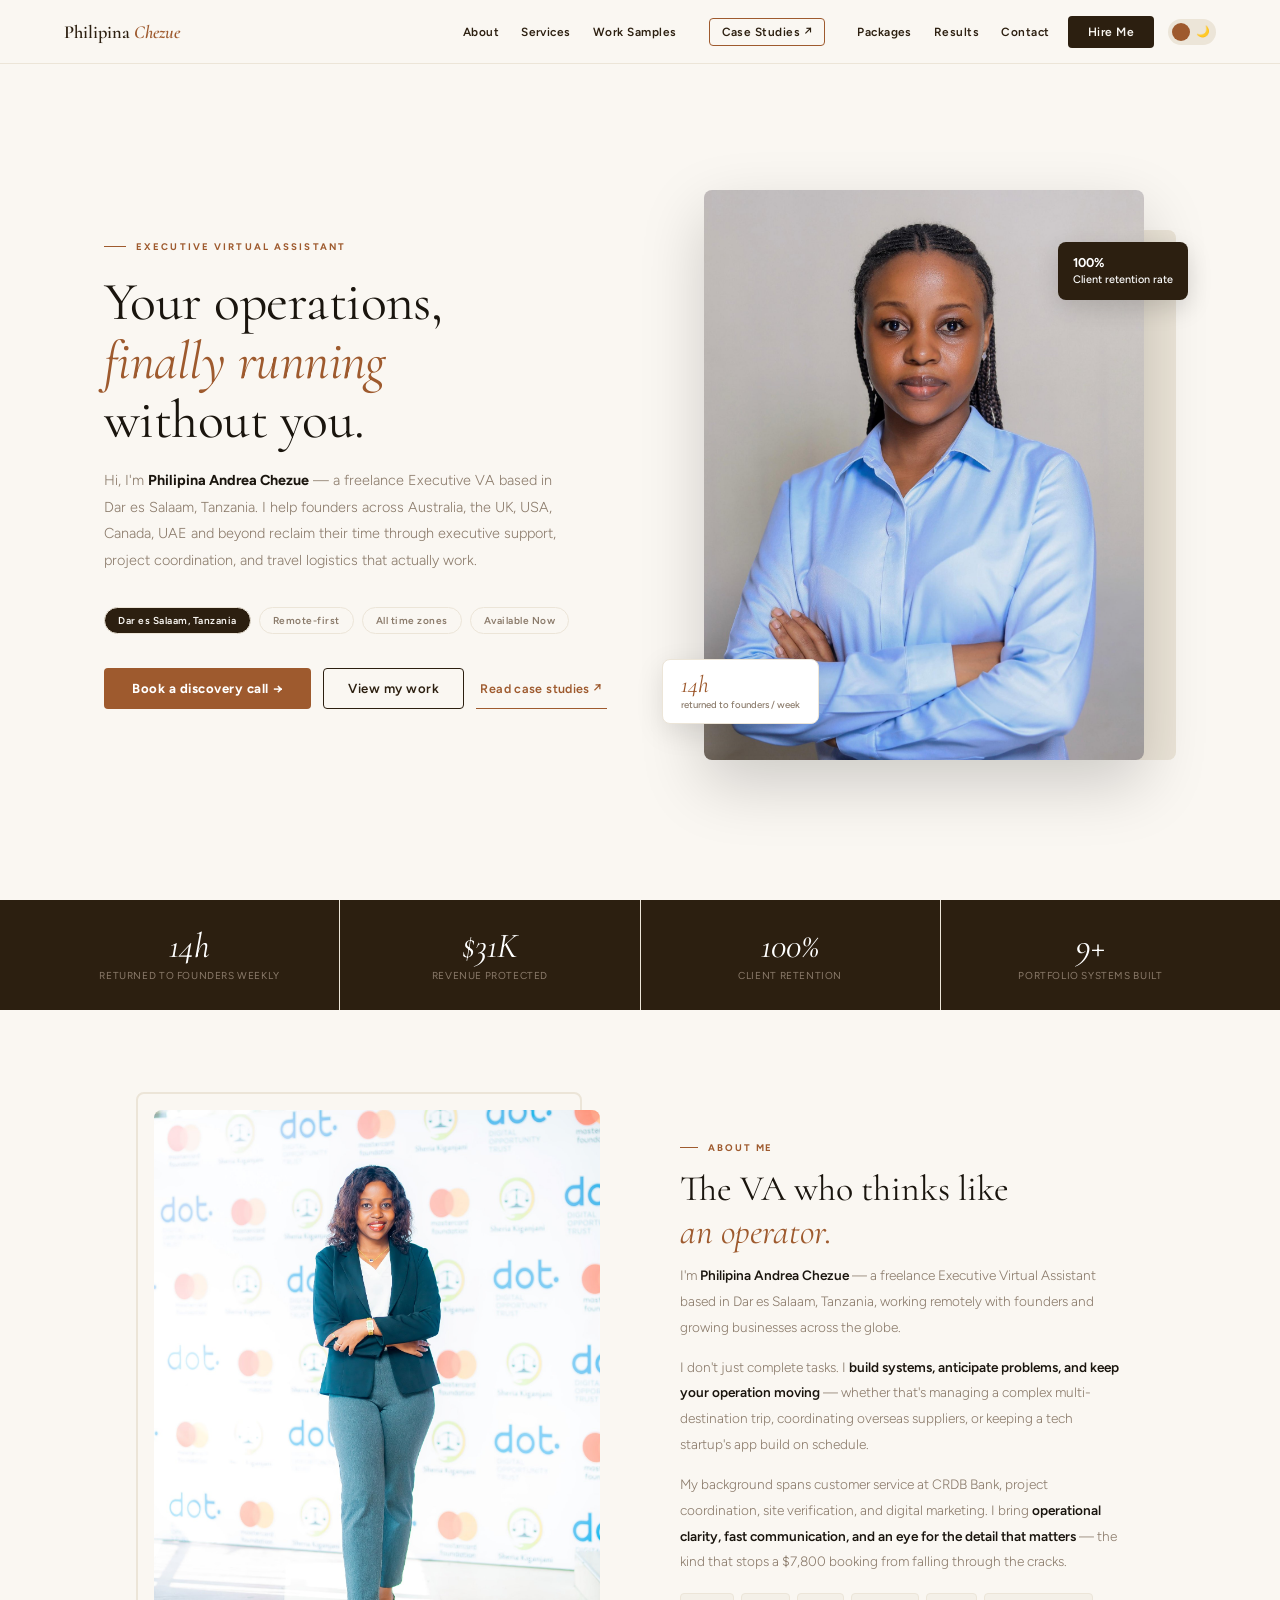
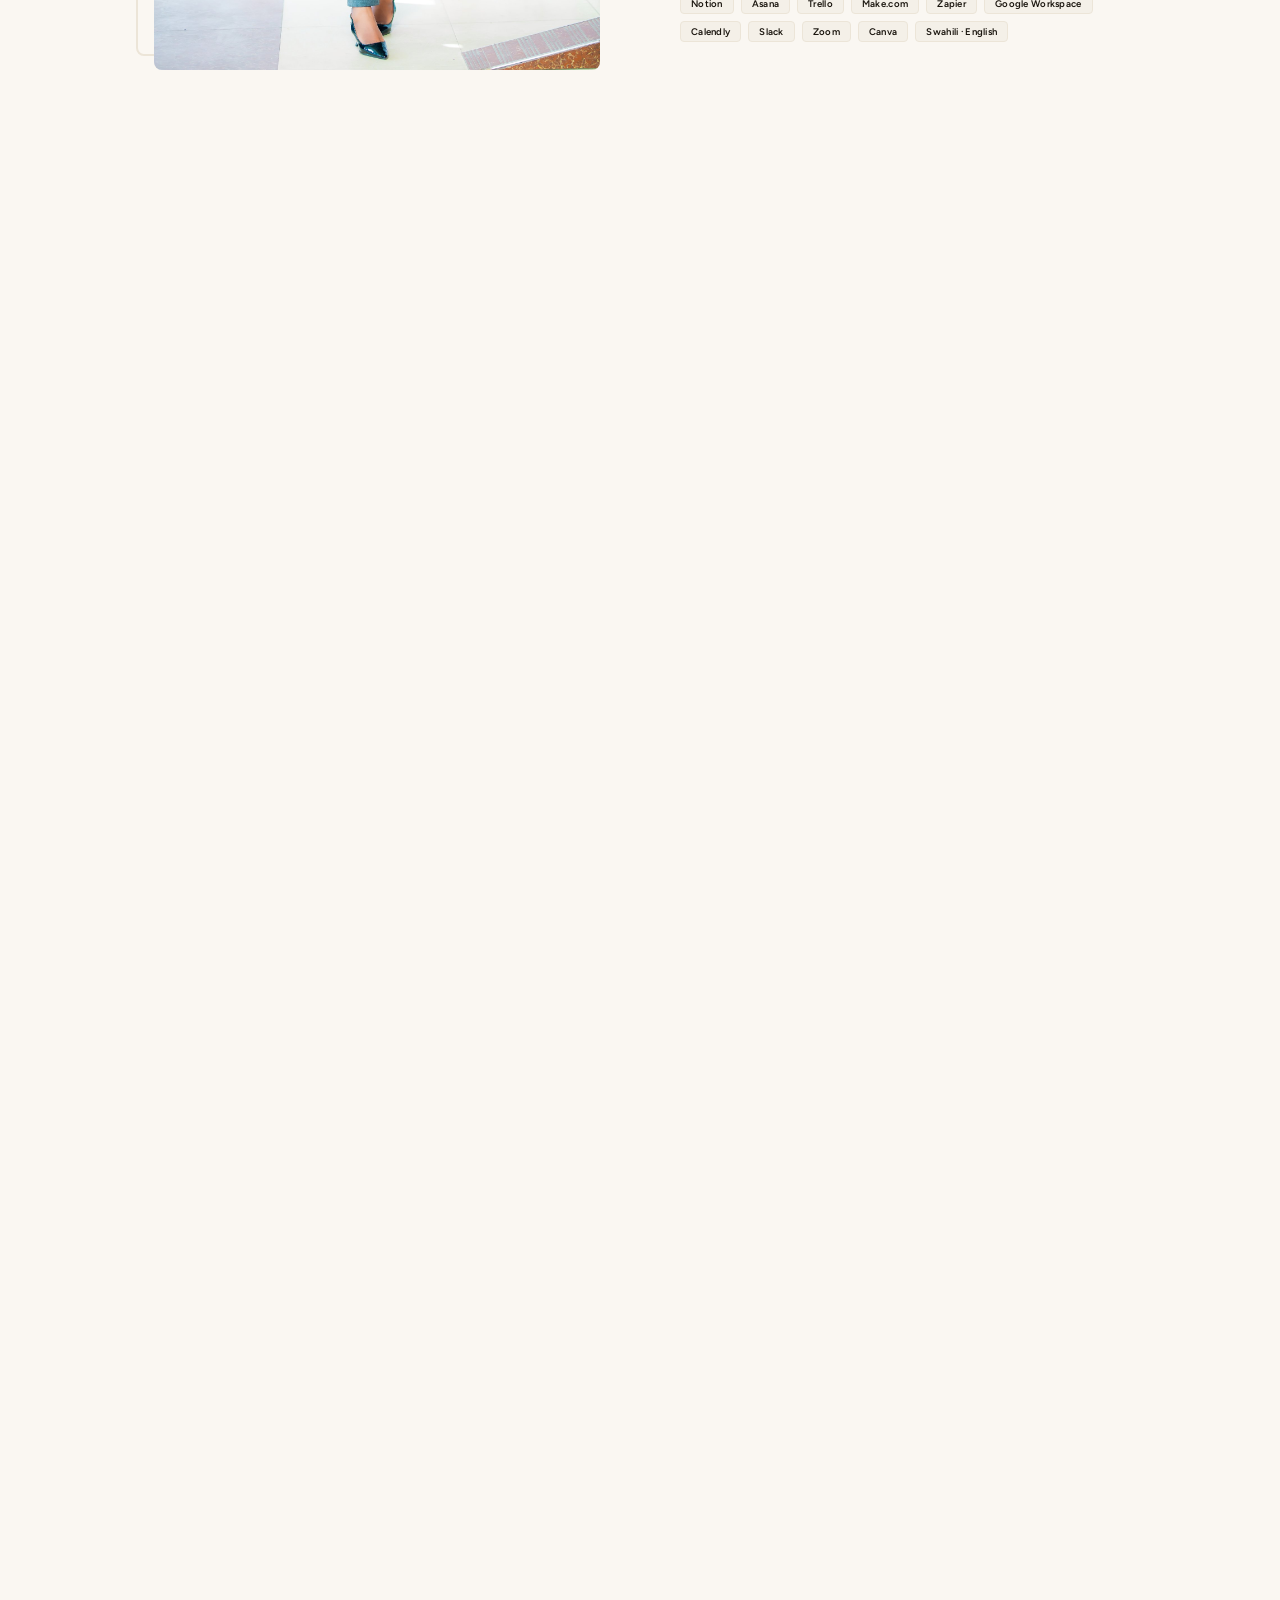
==== commit 66a68f26: "Enhance navigation visibility and move Case Studies into menu" ====
--- a/index.html
+++ b/index.html
@@ -66,10 +66,10 @@
   <div class="nav-sep"></div>
   <div class="nav-links">
     <a href="#about">About</a><a href="#services">Services</a>
-    <a href="#work">Work Samples</a><a href="#packages">Packages</a>
-    <a href="#results">Results</a><a href="#contact">Contact</a>
-  </div>
-  <a href="pages/va-proof-case-studies.html" target="_blank" rel="noopener noreferrer" class="case-studies-nav">Case Studies ↗</a>
+    <a href="#work">Work Samples</a>
+    <a href="pages/va-proof-case-studies.html" target="_blank" rel="noopener noreferrer" class="case-studies-nav">Case Studies ↗</a>
+    <a href="#packages">Packages</a><a href="#results">Results</a><a href="#contact">Contact</a>
+  </div>
   <a href="mailto:philipinachezue@outlook.com" target="_top" class="nav-cta">Hire Me</a>
   <button id="theme-toggle" aria-label="Toggle Dark Mode"></button>
   <button id="menu-toggle" aria-label="Open Navigation Menu">
--- a/css/style.min.css
+++ b/css/style.min.css
@@ -1 +1 @@
-*,*::before,*::after{box-sizing:border-box;margin:0;padding:0;}:root{--cream:#faf7f2;--white:#ffffff;--surface:#ffffff;--ink:#1a150e;--bark:#2c1f10;--clay:#9e5a2e;--clay-lt:#c07840;--gold:#b8882a;--sage:#3d5c42;--fog:#ece5d8;--fog2:#f4f0e8;--muted:#8a7a6a;--serif:'Cormorant',serif;--sans:'Figtree',sans-serif;}[data-theme="dark"]{--cream:#121212;--white:#ffffff;--surface:#1e1e1e;--ink:#f4f0e8;--bark:#ece5d8;--clay:#c07840;--clay-lt:#d58e57;--gold:#d9a544;--sage:#4a6f50;--fog:#2c2c2c;--fog2:#242424;--muted:#a39990;}html{scroll-behavior:smooth;}body{background:var(--cream);color:var(--ink);font-family:var(--sans);overflow-x:hidden;transition:background 0.3s ease,color 0.3s ease;}.reveal{opacity:1;transform:translateY(0);transition:opacity .75s ease,transform .75s ease;}.reveal.animate{opacity:0;transform:translateY(24px);}.reveal.animate.visible{opacity:1;transform:translateY(0);}.reveal.visible{opacity:1;transform:translateY(0);}nav{position:fixed;top:0;left:0;right:0;z-index:100;height:64px;display:flex;align-items:center;padding:0 5%;background:rgba(var(--cream-rgb,250,247,242),.94);backdrop-filter:blur(12px);border-bottom:1px solid var(--fog);}[data-theme="dark"] nav{background:rgba(18,18,18,.94);}.nav-brand{font-family:var(--serif);font-size:1.15rem;font-weight:600;color:var(--bark);}.nav-brand em{font-style:italic;color:var(--clay);}.nav-sep{flex:1;}.nav-links{display:flex;gap:22px;align-items:center;}.nav-links a{font-size:.74rem;font-weight:500;color:var(--muted);text-decoration:none;letter-spacing:.04em;transition:color .15s;}.nav-links a:hover{color:var(--clay);}.case-studies-nav{font-size:.74rem;font-weight:600;color:var(--clay);text-decoration:none;letter-spacing:.03em;margin-left:4px;border:1.5px solid var(--clay);border-radius:4px;padding:8px 14px;transition:all .15s;}.case-studies-nav:hover{background:var(--clay);color:#fff;}.nav-cta{background:var(--bark);color:var(--cream);border:none;border-radius:4px;padding:9px 20px;font-family:var(--sans);font-size:.75rem;font-weight:600;cursor:pointer;letter-spacing:.04em;margin-left:18px;transition:background .15s;text-decoration:none;}.nav-cta:hover{background:var(--clay);}#theme-toggle{appearance:none;-webkit-appearance:none;width:48px;height:26px;border-radius:13px;background:var(--fog);border:2px solid var(--fog);cursor:pointer;position:relative;margin-left:14px;transition:background 0.3s ease,border-color 0.3s ease;display:flex;align-items:center;justify-content:space-between;padding:0;outline:none;box-sizing:border-box;}#theme-toggle::before{content:'';position:absolute;left:2px;top:2px;width:18px;height:18px;border-radius:50%;background:var(--clay);transition:transform 0.3s cubic-bezier(0.4,0.0,0.2,1);z-index:2;}[data-theme="dark"] #theme-toggle::before{transform:translateX(22px);background:#fff;}#theme-toggle::after{content:'🌙';position:absolute;right:4px;font-size:11px;z-index:1;pointer-events:none;}[data-theme="dark"] #theme-toggle::after{content:'☀️';left:4px;right:auto;}#theme-toggle:hover{border-color:var(--clay);}#menu-toggle{display:none;width:40px;height:40px;background:none;border:none;cursor:pointer;position:relative;z-index:1002;flex-direction:column;justify-content:center;gap:5px;padding:0 8px;}#menu-toggle span{display:block;width:100%;height:2px;background:var(--bark);transition:transform 0.3s ease,opacity 0.3s ease;}[data-menu="open"] #menu-toggle span:nth-child(1){transform:translateY(7px) rotate(45deg);}[data-menu="open"] #menu-toggle span:nth-child(2){opacity:0;}[data-menu="open"] #menu-toggle span:nth-child(3){transform:translateY(-7px) rotate(-45deg);}.hero{min-height:100vh;display:grid;grid-template-columns:1fr 1fr;padding:110px 5% 60px;gap:64px;align-items:center;max-width:1200px;margin:0 auto;}.hero-eyebrow{font-size:.6rem;font-weight:700;letter-spacing:.22em;text-transform:uppercase;color:var(--clay);margin-bottom:20px;display:flex;align-items:center;gap:10px;}.hero-eyebrow::before{content:'';width:22px;height:1px;background:var(--clay);}.hero-h1{font-family:var(--serif);font-size:clamp(2.5rem,4.2vw,3.9rem);font-weight:400;line-height:1.1;letter-spacing:-.01em;margin-bottom:18px;}.hero-h1 em{font-style:italic;color:var(--clay);}.hero-tagline{font-size:.9rem;color:var(--muted);line-height:1.85;max-width:460px;margin-bottom:34px;font-weight:300;}.hero-pills{display:flex;flex-wrap:wrap;gap:8px;margin-bottom:34px;}.pill{font-size:.63rem;font-weight:600;letter-spacing:.05em;padding:6px 13px;border-radius:40px;border:1.5px solid var(--fog);color:var(--muted);}.pill.hi{background:var(--bark);border-color:var(--fog);color:var(--cream);}.hero-btns{display:flex;gap:12px;flex-wrap:wrap;}.btn-primary{background:var(--clay);color:var(--white);border:none;border-radius:4px;padding:13px 28px;font-family:var(--sans);font-size:.82rem;font-weight:700;cursor:pointer;letter-spacing:.04em;transition:background .15s;text-decoration:none;display:inline-block;}.btn-primary:hover{background:var(--clay-lt);}.btn-outline{background:none;border:1.5px solid var(--bark);border-radius:4px;padding:12px 24px;font-family:var(--sans);font-size:.82rem;font-weight:600;color:var(--bark);cursor:pointer;letter-spacing:.04em;transition:all .15s;text-decoration:none;display:inline-block;}.btn-outline:hover{background:var(--bark);color:var(--cream);}.hero-img-wrap{position:relative;display:flex;justify-content:center;}.hero-img-bg{position:absolute;top:40px;left:40px;right:0;bottom:0;background:var(--fog);border-radius:8px;}.hero-img{position:relative;width:100%;max-width:440px;border-radius:8px;object-fit:cover;object-position:top center;height:570px;box-shadow:0 24px 64px rgba(0,0,0,.18);}.hero-badge{position:absolute;bottom:36px;left:-10px;background:var(--surface);border:1px solid var(--fog);border-radius:8px;padding:13px 18px;box-shadow:0 8px 28px rgba(0,0,0,.1);}.hb-num{font-family:var(--serif);font-size:1.5rem;font-style:italic;color:var(--clay);line-height:1;}.hb-label{font-size:.6rem;color:var(--muted);font-weight:500;margin-top:2px;}.hero-badge2{position:absolute;top:52px;right:-12px;background:var(--bark);border-radius:8px;padding:11px 15px;box-shadow:0 8px 24px rgba(0,0,0,.15);}.hb2-text{font-size:.68rem;color:var(--white);font-weight:500;line-height:1.5;}.hb2-text strong{color:var(--white);display:block;font-size:.8rem;}.stats-bar{background:var(--bark);}[data-theme="dark"] .stats-bar{background:#111;}.stats-inner{max-width:1200px;margin:0 auto;display:grid;grid-template-columns:repeat(4,1fr);gap:1px;background:var(--fog);}.stat-item{padding:28px 32px;background:var(--bark);text-align:center;}[data-theme="dark"] .stat-item{background:#1a1a1a;}.stat-num{font-family:var(--serif);font-size:2.2rem;font-style:italic;color:var(--white);line-height:1;}.stat-label{font-size:.63rem;color:var(--muted);margin-top:6px;font-weight:400;letter-spacing:.06em;text-transform:uppercase;}.about{max-width:1100px;margin:0 auto;padding:100px 5%;display:grid;grid-template-columns:1fr 1fr;gap:80px;align-items:center;}.about-img-wrap{position:relative;}.about-img{width:100%;border-radius:8px;object-fit:cover;object-position:top center;height:560px;}.about-accent{position:absolute;top:-18px;left:-18px;width:100%;height:100%;border:2px solid var(--fog);border-radius:8px;z-index:-1;}.eyebrow{font-size:.6rem;font-weight:700;letter-spacing:.2em;text-transform:uppercase;color:var(--clay);margin-bottom:14px;display:flex;align-items:center;gap:10px;}.eyebrow::before{content:'';width:18px;height:1px;background:var(--clay);}.about-h2,.sec-h2{font-family:var(--serif);font-size:clamp(1.7rem,2.8vw,2.5rem);font-weight:400;line-height:1.2;margin-bottom:10px;}.about-h2 em,.sec-h2 em{font-style:italic;color:var(--clay);}.about-body{font-size:.85rem;color:var(--muted);line-height:1.9;margin-bottom:14px;font-weight:300;}.about-body strong{color:var(--ink);font-weight:600;}.tools-row{display:flex;flex-wrap:wrap;gap:7px;margin-top:18px;}.tool-chip{font-size:.6rem;font-weight:600;padding:4px 10px;border-radius:4px;background:var(--fog2);color:var(--ink);letter-spacing:.03em;border:1px solid var(--fog);}.services{background:var(--fog2);padding:100px 5%;}.services-inner{max-width:1100px;margin:0 auto;}.sec-sub{font-size:.83rem;color:var(--muted);max-width:500px;line-height:1.85;margin-bottom:48px;font-weight:300;}.services-grid{display:grid;grid-template-columns:repeat(3,1fr);gap:18px;}.svc-card{background:var(--surface);border:1px solid var(--fog);border-radius:8px;padding:26px;transition:transform .2s,box-shadow .2s;position:relative;overflow:hidden;}.svc-card::before{content:'';position:absolute;top:0;left:0;right:0;height:3px;background:var(--clay);transform:scaleX(0);transform-origin:left;transition:transform .3s;}.svc-card:hover{transform:translateY(-4px);box-shadow:0 14px 44px rgba(0,0,0,.09);}.svc-card:hover::before{transform:scaleX(1);}.svc-icon{font-size:1.5rem;margin-bottom:12px;}.svc-title{font-family:var(--serif);font-size:1.05rem;font-weight:600;margin-bottom:9px;}.svc-body{font-size:.76rem;color:var(--muted);line-height:1.75;margin-bottom:12px;font-weight:300;}.svc-tags{display:flex;flex-wrap:wrap;gap:5px;}.svc-tag{font-size:.55rem;padding:2px 7px;border-radius:3px;background:var(--fog2);color:var(--ink);font-weight:600;}.work{max-width:1100px;margin:0 auto;padding:100px 5%;}.work-grid{display:grid;grid-template-columns:repeat(3,1fr);gap:16px;margin-top:40px;}.work-card{border-radius:8px;overflow:hidden;border:1px solid var(--fog);background:var(--surface);transition:transform .2s,box-shadow .2s,border-color .2s;text-decoration:none;color:inherit;display:block;}.work-card:hover{transform:translateY(-4px);box-shadow:0 12px 40px rgba(0,0,0,.11);border-color:var(--clay);}.wc-top{padding:20px;border-bottom:1px solid var(--fog);}.wc-industry{font-size:.54rem;font-weight:700;letter-spacing:.1em;text-transform:uppercase;padding:3px 8px;border-radius:3px;display:inline-block;margin-bottom:10px;}.wc-title{font-family:var(--serif);font-size:.98rem;font-weight:600;line-height:1.3;margin-bottom:6px;}.wc-desc{font-size:.71rem;color:var(--muted);line-height:1.6;}.wc-bottom{padding:12px 20px;display:flex;align-items:center;justify-content:space-between;background:var(--fog2);}.wc-skill{font-size:.62rem;color:var(--muted);font-weight:500;}.wc-live{font-size:.6rem;font-weight:700;letter-spacing:.07em;text-transform:uppercase;background:var(--clay);color:#fff;padding:3px 9px;border-radius:3px;}.packages{background:var(--bark);padding:100px 5%;}[data-theme="dark"] .packages{background:#1a1a1a;}.packages-inner{max-width:1100px;margin:0 auto;}.pkg-eyebrow{font-size:.6rem;font-weight:700;letter-spacing:.2em;text-transform:uppercase;color:var(--muted);margin-bottom:12px;display:flex;align-items:center;gap:10px;}.pkg-eyebrow::before{content:'';width:18px;height:1px;background:var(--muted);}.pkg-h2{font-family:var(--serif);font-size:clamp(1.7rem,2.8vw,2.5rem);font-weight:400;color:var(--white);line-height:1.2;margin-bottom:10px;}.pkg-h2 em{font-style:italic;color:var(--gold);}.pkg-sub{font-size:.82rem;color:var(--muted);line-height:1.85;max-width:520px;margin-bottom:52px;font-weight:300;}.pkg-grid{display:grid;grid-template-columns:repeat(4,1fr);gap:14px;}.pkg-card{border:1px solid var(--fog);border-radius:8px;padding:28px 22px;position:relative;transition:border-color .2s,transform .2s;}.pkg-card:hover{border-color:var(--gold);transform:translateY(-3px);}.pkg-card.featured{border-color:var(--gold);background:rgba(217,165,68,0.05);}.pkg-badge{position:absolute;top:-11px;left:50%;transform:translateX(-50%);background:var(--gold);color:var(--bark);font-size:.55rem;font-weight:800;letter-spacing:.1em;text-transform:uppercase;padding:3px 12px;border-radius:20px;white-space:nowrap;}.pkg-name{font-family:var(--serif);font-size:1rem;font-weight:600;color:var(--white);margin-bottom:4px;}.pkg-price{font-family:var(--serif);font-size:1.9rem;font-style:italic;color:var(--gold);line-height:1;margin-bottom:4px;}.pkg-period{font-size:.62rem;color:var(--muted);margin-bottom:16px;letter-spacing:.04em;}.pkg-divider{height:1px;background:var(--fog);margin-bottom:16px;}.pkg-features{display:flex;flex-direction:column;gap:8px;margin-bottom:20px;}.pkg-feature{display:flex;gap:8px;font-size:.72rem;color:var(--muted);line-height:1.4;}.pkg-check{color:var(--gold);flex-shrink:0;}.pkg-btn{width:100%;padding:10px;border-radius:4px;font-family:var(--sans);font-size:.72rem;font-weight:700;cursor:pointer;letter-spacing:.04em;text-align:center;text-decoration:none;display:block;transition:all .15s;}.pkg-btn-outline{background:none;border:1px solid var(--fog);color:var(--white);}.pkg-btn-outline:hover{border-color:var(--white);color:var(--white);}.pkg-btn-filled{background:var(--gold);border:1px solid var(--gold);color:var(--bark);}.pkg-btn-filled:hover{background:var(--clay-lt);}.pkg-note{font-size:.64rem;color:var(--muted);text-align:center;margin-top:20px;}.results{background:var(--fog2);padding:100px 5%;}.results-inner{max-width:1100px;margin:0 auto;}.results-header{display:grid;grid-template-columns:1fr 1fr;gap:60px;align-items:end;margin-bottom:52px;}.rh-eyebrow{font-size:.6rem;font-weight:700;letter-spacing:.2em;text-transform:uppercase;color:var(--clay);margin-bottom:12px;display:flex;align-items:center;gap:10px;}.rh-eyebrow::before{content:'';width:18px;height:1px;background:var(--clay);}.rh-h2{font-family:var(--serif);font-size:clamp(1.7rem,2.8vw,2.5rem);font-weight:400;color:var(--ink);line-height:1.2;}.rh-h2 em{font-style:italic;color:var(--clay);}.rh-sub{font-size:.82rem;color:var(--muted);line-height:1.85;font-weight:300;}.results-grid{display:grid;grid-template-columns:repeat(3,1fr);gap:14px;}.result-card{background:var(--surface);border:1px solid var(--fog);border-radius:8px;padding:24px;}.rc-case{font-size:.55rem;font-weight:700;letter-spacing:.12em;text-transform:uppercase;color:var(--muted);margin-bottom:10px;}.rc-metric{font-family:var(--serif);font-size:2rem;font-style:italic;color:var(--clay);line-height:1;margin-bottom:4px;}.rc-before{font-size:.68rem;color:var(--muted);text-decoration:line-through;margin-bottom:4px;}.rc-label{font-size:.75rem;color:var(--ink);line-height:1.55;}.rc-delta{font-size:.58rem;color:var(--sage);margin-top:9px;font-weight:700;letter-spacing:.04em;text-transform:uppercase;display:inline-block;background:rgba(61,92,66,.15);padding:3px 8px;border-radius:3px;}.testimonials{padding:100px 5%;background:var(--cream);}.testi-inner{max-width:1100px;margin:0 auto;}.testi-grid{display:grid;grid-template-columns:repeat(3,1fr);gap:18px;margin-top:48px;}.testi-card{background:var(--surface);border:1px solid var(--fog);border-radius:8px;padding:24px;}.stars{color:var(--gold);font-size:.82rem;margin-bottom:10px;}.testi-qmark{font-family:var(--serif);font-size:3.2rem;color:var(--clay);opacity:.2;line-height:.8;margin-bottom:10px;}.testi-text{font-family:var(--serif);font-size:.9rem;font-style:italic;line-height:1.75;color:var(--ink);margin-bottom:16px;}.testi-author{display:flex;align-items:center;gap:11px;padding-top:14px;border-top:1px solid var(--fog);}.ta-avatar{width:34px;height:34px;border-radius:50%;display:flex;align-items:center;justify-content:center;font-size:.66rem;font-weight:700;color:var(--cream);flex-shrink:0;}.ta-name{font-size:.76rem;font-weight:700;color:var(--ink);}.ta-role{font-size:.62rem;color:var(--muted);}.platform-badge{display:inline-flex;align-items:center;gap:5px;font-size:.58rem;font-weight:700;letter-spacing:.08em;text-transform:uppercase;padding:3px 9px;border-radius:3px;margin-bottom:10px;}.pb-upwork{background:rgba(20,150,20,.15);color:#21a121;}[data-theme="dark"] .pb-upwork{color:#5bc55b;}.pb-freelancer{background:rgba(0,100,200,.15);color:#1979d6;}[data-theme="dark"] .pb-freelancer{color:#5aa1e7;}.pb-crdb{background:rgba(44,31,16,.15);color:var(--bark);}.review-img-wrap{margin-top:14px;padding-top:12px;border-top:1px solid var(--fog);}.review-img{width:100%;border-radius:5px;border:1px solid var(--fog);}.cta-section{padding:100px 5%;}.cta-inner{max-width:1100px;margin:0 auto;display:grid;grid-template-columns:1fr 1fr;gap:80px;align-items:center;}.cta-img img{width:100%;border-radius:8px;object-fit:cover;height:520px;object-position:center top;}.cta-h2{font-family:var(--serif);font-size:clamp(1.7rem,2.8vw,2.8rem);font-weight:400;line-height:1.15;margin-bottom:16px;}.cta-h2 em{font-style:italic;color:var(--clay);}.cta-body{font-size:.83rem;color:var(--muted);line-height:1.9;margin-bottom:26px;font-weight:300;}.avail-badge{display:inline-flex;align-items:center;gap:8px;background:var(--fog2);border:1px solid var(--fog);border-radius:40px;padding:7px 15px;font-size:.7rem;font-weight:600;color:var(--sage);margin-bottom:20px;}.avail-dot{width:7px;height:7px;border-radius:50%;background:var(--sage);}.contact-list{display:flex;flex-direction:column;gap:11px;margin-bottom:26px;}.contact-item{display:flex;align-items:center;gap:11px;font-size:.81rem;color:var(--ink);}.ci-icon{width:34px;height:34px;border-radius:6px;background:var(--fog2);display:flex;align-items:center;justify-content:center;font-size:.95rem;flex-shrink:0;}.ci-val{font-weight:500;}.ci-val a{color:var(--ink);text-decoration:none;}.ci-val a:hover{color:var(--clay);}#services,#packages,#results,#testimonials,#work{content-visibility:auto;contain-intrinsic-size:1px 1000px;}#index-hero{content-visibility:visible;}.photo-strip{padding:0 5% 80px;max-width:1100px;margin:0 auto;}.ps-grid{display:grid;grid-template-columns:1fr 1fr;gap:16px;}.ps-img{width:100%;border-radius:8px;object-fit:cover;height:280px;}footer{background:var(--bark);padding:32px 5%;display:flex;align-items:center;justify-content:space-between;flex-wrap:wrap;gap:14px;}[data-theme="dark"] footer{background:#111;}.footer-brand{font-family:var(--serif);font-size:.95rem;font-style:italic;color:var(--white);}.footer-brand span{color:var(--gold);}.footer-links{display:flex;gap:18px;}.footer-links a{font-size:.68rem;color:var(--muted);text-decoration:none;transition:color .15s;}.footer-links a:hover{color:var(--white);}.footer-copy{font-size:.63rem;color:var(--muted);}@media(max-width:900px){.hero,.about,.cta-inner{grid-template-columns:1fr;}.hero{padding-top:100px;text-align:center;justify-items:center;}.hero-img-wrap{order:-1;}.hero-img{height:380px;max-width:100%;}.hero-tagline{margin:0 auto 34px;}.hero-btns,.hero-pills{justify-content:center;}.services-grid,.work-grid,.results-grid,.testi-grid{grid-template-columns:1fr 1fr;}.stats-inner{grid-template-columns:1fr 1fr;}.results-header{grid-template-columns:1fr;}.pkg-grid{grid-template-columns:1fr 1fr;}.ps-grid{grid-template-columns:1fr;}#menu-toggle{display:flex;}.nav-links{position:fixed;top:0;right:0;width:100%;height:100vh;background:rgba(255,255,255,0.85);backdrop-filter:blur(15px);-webkit-backdrop-filter:blur(15px);flex-direction:column;justify-content:center;align-items:center;gap:32px;transform:translateX(100%);transition:transform 0.5s cubic-bezier(0.4,0,0.2,1);z-index:1001;margin:0;}[data-menu="open"] .nav-links{transform:translateX(0);}.nav-links a{font-size:1.5rem;font-family:var(--serif);color:var(--bark);}.case-studies-nav{display:none;}.nav-cta{margin:0;}}@media(max-width:580px){.services-grid,.work-grid,.results-grid,.testi-grid,.pkg-grid{grid-template-columns:1fr;}.stats-inner{grid-template-columns:1fr 1fr;}}+*,*::before,*::after{box-sizing:border-box;margin:0;padding:0;}:root{--cream:#faf7f2;--white:#ffffff;--surface:#ffffff;--ink:#1a150e;--bark:#2c1f10;--clay:#9e5a2e;--clay-lt:#c07840;--gold:#b8882a;--sage:#3d5c42;--fog:#ece5d8;--fog2:#f4f0e8;--muted:#8a7a6a;--serif:'Cormorant',serif;--sans:'Figtree',sans-serif;}[data-theme="dark"]{--cream:#121212;--white:#ffffff;--surface:#1e1e1e;--ink:#f4f0e8;--bark:#ece5d8;--clay:#c07840;--clay-lt:#d58e57;--gold:#d9a544;--sage:#4a6f50;--fog:#2c2c2c;--fog2:#242424;--muted:#a39990;}html{scroll-behavior:smooth;}body{background:var(--cream);color:var(--ink);font-family:var(--sans);overflow-x:hidden;transition:background 0.3s ease,color 0.3s ease;}.reveal{opacity:1;transform:translateY(0);transition:opacity .75s ease,transform .75s ease;}.reveal.animate{opacity:0;transform:translateY(24px);}.reveal.animate.visible{opacity:1;transform:translateY(0);}.reveal.visible{opacity:1;transform:translateY(0);}nav{position:fixed;top:0;left:0;right:0;z-index:100;height:64px;display:flex;align-items:center;padding:0 5%;background:rgba(var(--cream-rgb,250,247,242),.94);backdrop-filter:blur(12px);border-bottom:1px solid var(--fog);}[data-theme="dark"] nav{background:rgba(18,18,18,.94);}.nav-brand{font-family:var(--serif);font-size:1.15rem;font-weight:600;color:var(--bark);}.nav-brand em{font-style:italic;color:var(--clay);}.nav-sep{flex:1;}.nav-links{display:flex;gap:22px;align-items:center;}.nav-links a{font-size:.74rem;font-weight:600;color:var(--bark);text-decoration:none;letter-spacing:.04em;transition:color .15s;}.nav-links a:hover{color:var(--clay);}.case-studies-nav{font-size:.74rem;font-weight:700;color:var(--clay);text-decoration:none;letter-spacing:.03em;margin:0 10px;padding:6px 12px;border:1.5px solid var(--clay);border-radius:4px;transition:all .15s;}.case-studies-nav:hover{background:var(--clay);color:#fff;}.nav-cta{background:var(--bark);color:var(--cream);border:none;border-radius:4px;padding:9px 20px;font-family:var(--sans);font-size:.75rem;font-weight:600;cursor:pointer;letter-spacing:.04em;margin-left:18px;transition:background .15s;text-decoration:none;}.nav-cta:hover{background:var(--clay);}#theme-toggle{appearance:none;-webkit-appearance:none;width:48px;height:26px;border-radius:13px;background:var(--fog);border:2px solid var(--fog);cursor:pointer;position:relative;margin-left:14px;transition:background 0.3s ease,border-color 0.3s ease;display:flex;align-items:center;justify-content:space-between;padding:0;outline:none;box-sizing:border-box;}#theme-toggle::before{content:'';position:absolute;left:2px;top:2px;width:18px;height:18px;border-radius:50%;background:var(--clay);transition:transform 0.3s cubic-bezier(0.4,0.0,0.2,1);z-index:2;}[data-theme="dark"] #theme-toggle::before{transform:translateX(22px);background:#fff;}#theme-toggle::after{content:'🌙';position:absolute;right:4px;font-size:11px;z-index:1;pointer-events:none;}[data-theme="dark"] #theme-toggle::after{content:'☀️';left:4px;right:auto;}#theme-toggle:hover{border-color:var(--clay);}#menu-toggle{display:none;width:40px;height:40px;background:none;border:none;cursor:pointer;position:relative;z-index:1002;flex-direction:column;justify-content:center;gap:5px;padding:0 8px;}#menu-toggle span{display:block;width:100%;height:2px;background:var(--bark);transition:transform 0.3s ease,opacity 0.3s ease;}[data-menu="open"] #menu-toggle span:nth-child(1){transform:translateY(7px) rotate(45deg);}[data-menu="open"] #menu-toggle span:nth-child(2){opacity:0;}[data-menu="open"] #menu-toggle span:nth-child(3){transform:translateY(-7px) rotate(-45deg);}.hero{min-height:100vh;display:grid;grid-template-columns:1fr 1fr;padding:110px 5% 60px;gap:64px;align-items:center;max-width:1200px;margin:0 auto;}.hero-eyebrow{font-size:.6rem;font-weight:700;letter-spacing:.22em;text-transform:uppercase;color:var(--clay);margin-bottom:20px;display:flex;align-items:center;gap:10px;}.hero-eyebrow::before{content:'';width:22px;height:1px;background:var(--clay);}.hero-h1{font-family:var(--serif);font-size:clamp(2.5rem,4.2vw,3.9rem);font-weight:400;line-height:1.1;letter-spacing:-.01em;margin-bottom:18px;}.hero-h1 em{font-style:italic;color:var(--clay);}.hero-tagline{font-size:.9rem;color:var(--muted);line-height:1.85;max-width:460px;margin-bottom:34px;font-weight:300;}.hero-pills{display:flex;flex-wrap:wrap;gap:8px;margin-bottom:34px;}.pill{font-size:.63rem;font-weight:600;letter-spacing:.05em;padding:6px 13px;border-radius:40px;border:1.5px solid var(--fog);color:var(--muted);}.pill.hi{background:var(--bark);border-color:var(--fog);color:var(--cream);}.hero-btns{display:flex;gap:12px;flex-wrap:wrap;}.btn-primary{background:var(--clay);color:var(--white);border:none;border-radius:4px;padding:13px 28px;font-family:var(--sans);font-size:.82rem;font-weight:700;cursor:pointer;letter-spacing:.04em;transition:background .15s;text-decoration:none;display:inline-block;}.btn-primary:hover{background:var(--clay-lt);}.btn-outline{background:none;border:1.5px solid var(--bark);border-radius:4px;padding:12px 24px;font-family:var(--sans);font-size:.82rem;font-weight:600;color:var(--bark);cursor:pointer;letter-spacing:.04em;transition:all .15s;text-decoration:none;display:inline-block;}.btn-outline:hover{background:var(--bark);color:var(--cream);}.hero-img-wrap{position:relative;display:flex;justify-content:center;}.hero-img-bg{position:absolute;top:40px;left:40px;right:0;bottom:0;background:var(--fog);border-radius:8px;}.hero-img{position:relative;width:100%;max-width:440px;border-radius:8px;object-fit:cover;object-position:top center;height:570px;box-shadow:0 24px 64px rgba(0,0,0,.18);}.hero-badge{position:absolute;bottom:36px;left:-10px;background:var(--surface);border:1px solid var(--fog);border-radius:8px;padding:13px 18px;box-shadow:0 8px 28px rgba(0,0,0,.1);}.hb-num{font-family:var(--serif);font-size:1.5rem;font-style:italic;color:var(--clay);line-height:1;}.hb-label{font-size:.6rem;color:var(--muted);font-weight:500;margin-top:2px;}.hero-badge2{position:absolute;top:52px;right:-12px;background:var(--bark);border-radius:8px;padding:11px 15px;box-shadow:0 8px 24px rgba(0,0,0,.15);}.hb2-text{font-size:.68rem;color:var(--white);font-weight:500;line-height:1.5;}.hb2-text strong{color:var(--white);display:block;font-size:.8rem;}.stats-bar{background:var(--bark);}[data-theme="dark"] .stats-bar{background:#111;}.stats-inner{max-width:1200px;margin:0 auto;display:grid;grid-template-columns:repeat(4,1fr);gap:1px;background:var(--fog);}.stat-item{padding:28px 32px;background:var(--bark);text-align:center;}[data-theme="dark"] .stat-item{background:#1a1a1a;}.stat-num{font-family:var(--serif);font-size:2.2rem;font-style:italic;color:var(--white);line-height:1;}.stat-label{font-size:.63rem;color:var(--muted);margin-top:6px;font-weight:400;letter-spacing:.06em;text-transform:uppercase;}.about{max-width:1100px;margin:0 auto;padding:100px 5%;display:grid;grid-template-columns:1fr 1fr;gap:80px;align-items:center;}.about-img-wrap{position:relative;}.about-img{width:100%;border-radius:8px;object-fit:cover;object-position:top center;height:560px;}.about-accent{position:absolute;top:-18px;left:-18px;width:100%;height:100%;border:2px solid var(--fog);border-radius:8px;z-index:-1;}.eyebrow{font-size:.6rem;font-weight:700;letter-spacing:.2em;text-transform:uppercase;color:var(--clay);margin-bottom:14px;display:flex;align-items:center;gap:10px;}.eyebrow::before{content:'';width:18px;height:1px;background:var(--clay);}.about-h2,.sec-h2{font-family:var(--serif);font-size:clamp(1.7rem,2.8vw,2.5rem);font-weight:400;line-height:1.2;margin-bottom:10px;}.about-h2 em,.sec-h2 em{font-style:italic;color:var(--clay);}.about-body{font-size:.85rem;color:var(--muted);line-height:1.9;margin-bottom:14px;font-weight:300;}.about-body strong{color:var(--ink);font-weight:600;}.tools-row{display:flex;flex-wrap:wrap;gap:7px;margin-top:18px;}.tool-chip{font-size:.6rem;font-weight:600;padding:4px 10px;border-radius:4px;background:var(--fog2);color:var(--ink);letter-spacing:.03em;border:1px solid var(--fog);}.services{background:var(--fog2);padding:100px 5%;}.services-inner{max-width:1100px;margin:0 auto;}.sec-sub{font-size:.83rem;color:var(--muted);max-width:500px;line-height:1.85;margin-bottom:48px;font-weight:300;}.services-grid{display:grid;grid-template-columns:repeat(3,1fr);gap:18px;}.svc-card{background:var(--surface);border:1px solid var(--fog);border-radius:8px;padding:26px;transition:transform .2s,box-shadow .2s;position:relative;overflow:hidden;}.svc-card::before{content:'';position:absolute;top:0;left:0;right:0;height:3px;background:var(--clay);transform:scaleX(0);transform-origin:left;transition:transform .3s;}.svc-card:hover{transform:translateY(-4px);box-shadow:0 14px 44px rgba(0,0,0,.09);}.svc-card:hover::before{transform:scaleX(1);}.svc-icon{font-size:1.5rem;margin-bottom:12px;}.svc-title{font-family:var(--serif);font-size:1.05rem;font-weight:600;margin-bottom:9px;}.svc-body{font-size:.76rem;color:var(--muted);line-height:1.75;margin-bottom:12px;font-weight:300;}.svc-tags{display:flex;flex-wrap:wrap;gap:5px;}.svc-tag{font-size:.55rem;padding:2px 7px;border-radius:3px;background:var(--fog2);color:var(--ink);font-weight:600;}.work{max-width:1100px;margin:0 auto;padding:100px 5%;}.work-grid{display:grid;grid-template-columns:repeat(3,1fr);gap:16px;margin-top:40px;}.work-card{border-radius:8px;overflow:hidden;border:1px solid var(--fog);background:var(--surface);transition:transform .2s,box-shadow .2s,border-color .2s;text-decoration:none;color:inherit;display:block;}.work-card:hover{transform:translateY(-4px);box-shadow:0 12px 40px rgba(0,0,0,.11);border-color:var(--clay);}.wc-top{padding:20px;border-bottom:1px solid var(--fog);}.wc-industry{font-size:.54rem;font-weight:700;letter-spacing:.1em;text-transform:uppercase;padding:3px 8px;border-radius:3px;display:inline-block;margin-bottom:10px;}.wc-title{font-family:var(--serif);font-size:.98rem;font-weight:600;line-height:1.3;margin-bottom:6px;}.wc-desc{font-size:.71rem;color:var(--muted);line-height:1.6;}.wc-bottom{padding:12px 20px;display:flex;align-items:center;justify-content:space-between;background:var(--fog2);}.wc-skill{font-size:.62rem;color:var(--muted);font-weight:500;}.wc-live{font-size:.6rem;font-weight:700;letter-spacing:.07em;text-transform:uppercase;background:var(--clay);color:#fff;padding:3px 9px;border-radius:3px;}.packages{background:var(--bark);padding:100px 5%;}[data-theme="dark"] .packages{background:#1a1a1a;}.packages-inner{max-width:1100px;margin:0 auto;}.pkg-eyebrow{font-size:.6rem;font-weight:700;letter-spacing:.2em;text-transform:uppercase;color:var(--muted);margin-bottom:12px;display:flex;align-items:center;gap:10px;}.pkg-eyebrow::before{content:'';width:18px;height:1px;background:var(--muted);}.pkg-h2{font-family:var(--serif);font-size:clamp(1.7rem,2.8vw,2.5rem);font-weight:400;color:var(--white);line-height:1.2;margin-bottom:10px;}.pkg-h2 em{font-style:italic;color:var(--gold);}.pkg-sub{font-size:.82rem;color:var(--muted);line-height:1.85;max-width:520px;margin-bottom:52px;font-weight:300;}.pkg-grid{display:grid;grid-template-columns:repeat(4,1fr);gap:14px;}.pkg-card{border:1px solid var(--fog);border-radius:8px;padding:28px 22px;position:relative;transition:border-color .2s,transform .2s;}.pkg-card:hover{border-color:var(--gold);transform:translateY(-3px);}.pkg-card.featured{border-color:var(--gold);background:rgba(217,165,68,0.05);}.pkg-badge{position:absolute;top:-11px;left:50%;transform:translateX(-50%);background:var(--gold);color:var(--bark);font-size:.55rem;font-weight:800;letter-spacing:.1em;text-transform:uppercase;padding:3px 12px;border-radius:20px;white-space:nowrap;}.pkg-name{font-family:var(--serif);font-size:1rem;font-weight:600;color:var(--white);margin-bottom:4px;}.pkg-price{font-family:var(--serif);font-size:1.9rem;font-style:italic;color:var(--gold);line-height:1;margin-bottom:4px;}.pkg-period{font-size:.62rem;color:var(--muted);margin-bottom:16px;letter-spacing:.04em;}.pkg-divider{height:1px;background:var(--fog);margin-bottom:16px;}.pkg-features{display:flex;flex-direction:column;gap:8px;margin-bottom:20px;}.pkg-feature{display:flex;gap:8px;font-size:.72rem;color:var(--muted);line-height:1.4;}.pkg-check{color:var(--gold);flex-shrink:0;}.pkg-btn{width:100%;padding:10px;border-radius:4px;font-family:var(--sans);font-size:.72rem;font-weight:700;cursor:pointer;letter-spacing:.04em;text-align:center;text-decoration:none;display:block;transition:all .15s;}.pkg-btn-outline{background:none;border:1px solid var(--fog);color:var(--white);}.pkg-btn-outline:hover{border-color:var(--white);color:var(--white);}.pkg-btn-filled{background:var(--gold);border:1px solid var(--gold);color:var(--bark);}.pkg-btn-filled:hover{background:var(--clay-lt);}.pkg-note{font-size:.64rem;color:var(--muted);text-align:center;margin-top:20px;}.results{background:var(--fog2);padding:100px 5%;}.results-inner{max-width:1100px;margin:0 auto;}.results-header{display:grid;grid-template-columns:1fr 1fr;gap:60px;align-items:end;margin-bottom:52px;}.rh-eyebrow{font-size:.6rem;font-weight:700;letter-spacing:.2em;text-transform:uppercase;color:var(--clay);margin-bottom:12px;display:flex;align-items:center;gap:10px;}.rh-eyebrow::before{content:'';width:18px;height:1px;background:var(--clay);}.rh-h2{font-family:var(--serif);font-size:clamp(1.7rem,2.8vw,2.5rem);font-weight:400;color:var(--ink);line-height:1.2;}.rh-h2 em{font-style:italic;color:var(--clay);}.rh-sub{font-size:.82rem;color:var(--muted);line-height:1.85;font-weight:300;}.results-grid{display:grid;grid-template-columns:repeat(3,1fr);gap:14px;}.result-card{background:var(--surface);border:1px solid var(--fog);border-radius:8px;padding:24px;}.rc-case{font-size:.55rem;font-weight:700;letter-spacing:.12em;text-transform:uppercase;color:var(--muted);margin-bottom:10px;}.rc-metric{font-family:var(--serif);font-size:2rem;font-style:italic;color:var(--clay);line-height:1;margin-bottom:4px;}.rc-before{font-size:.68rem;color:var(--muted);text-decoration:line-through;margin-bottom:4px;}.rc-label{font-size:.75rem;color:var(--ink);line-height:1.55;}.rc-delta{font-size:.58rem;color:var(--sage);margin-top:9px;font-weight:700;letter-spacing:.04em;text-transform:uppercase;display:inline-block;background:rgba(61,92,66,.15);padding:3px 8px;border-radius:3px;}.testimonials{padding:100px 5%;background:var(--cream);}.testi-inner{max-width:1100px;margin:0 auto;}.testi-grid{display:grid;grid-template-columns:repeat(3,1fr);gap:18px;margin-top:48px;}.testi-card{background:var(--surface);border:1px solid var(--fog);border-radius:8px;padding:24px;}.stars{color:var(--gold);font-size:.82rem;margin-bottom:10px;}.testi-qmark{font-family:var(--serif);font-size:3.2rem;color:var(--clay);opacity:.2;line-height:.8;margin-bottom:10px;}.testi-text{font-family:var(--serif);font-size:.9rem;font-style:italic;line-height:1.75;color:var(--ink);margin-bottom:16px;}.testi-author{display:flex;align-items:center;gap:11px;padding-top:14px;border-top:1px solid var(--fog);}.ta-avatar{width:34px;height:34px;border-radius:50%;display:flex;align-items:center;justify-content:center;font-size:.66rem;font-weight:700;color:var(--cream);flex-shrink:0;}.ta-name{font-size:.76rem;font-weight:700;color:var(--ink);}.ta-role{font-size:.62rem;color:var(--muted);}.platform-badge{display:inline-flex;align-items:center;gap:5px;font-size:.58rem;font-weight:700;letter-spacing:.08em;text-transform:uppercase;padding:3px 9px;border-radius:3px;margin-bottom:10px;}.pb-upwork{background:rgba(20,150,20,.15);color:#21a121;}[data-theme="dark"] .pb-upwork{color:#5bc55b;}.pb-freelancer{background:rgba(0,100,200,.15);color:#1979d6;}[data-theme="dark"] .pb-freelancer{color:#5aa1e7;}.pb-crdb{background:rgba(44,31,16,.15);color:var(--bark);}.review-img-wrap{margin-top:14px;padding-top:12px;border-top:1px solid var(--fog);}.review-img{width:100%;border-radius:5px;border:1px solid var(--fog);}.cta-section{padding:100px 5%;}.cta-inner{max-width:1100px;margin:0 auto;display:grid;grid-template-columns:1fr 1fr;gap:80px;align-items:center;}.cta-img img{width:100%;border-radius:8px;object-fit:cover;height:520px;object-position:center top;}.cta-h2{font-family:var(--serif);font-size:clamp(1.7rem,2.8vw,2.8rem);font-weight:400;line-height:1.15;margin-bottom:16px;}.cta-h2 em{font-style:italic;color:var(--clay);}.cta-body{font-size:.83rem;color:var(--muted);line-height:1.9;margin-bottom:26px;font-weight:300;}.avail-badge{display:inline-flex;align-items:center;gap:8px;background:var(--fog2);border:1px solid var(--fog);border-radius:40px;padding:7px 15px;font-size:.7rem;font-weight:600;color:var(--sage);margin-bottom:20px;}.avail-dot{width:7px;height:7px;border-radius:50%;background:var(--sage);}.contact-list{display:flex;flex-direction:column;gap:11px;margin-bottom:26px;}.contact-item{display:flex;align-items:center;gap:11px;font-size:.81rem;color:var(--ink);}.ci-icon{width:34px;height:34px;border-radius:6px;background:var(--fog2);display:flex;align-items:center;justify-content:center;font-size:.95rem;flex-shrink:0;}.ci-val{font-weight:500;}.ci-val a{color:var(--ink);text-decoration:none;}.ci-val a:hover{color:var(--clay);}#services,#packages,#results,#testimonials,#work{content-visibility:auto;contain-intrinsic-size:1px 1000px;}#index-hero{content-visibility:visible;}.photo-strip{padding:0 5% 80px;max-width:1100px;margin:0 auto;}.ps-grid{display:grid;grid-template-columns:1fr 1fr;gap:16px;}.ps-img{width:100%;border-radius:8px;object-fit:cover;height:280px;}footer{background:var(--bark);padding:32px 5%;display:flex;align-items:center;justify-content:space-between;flex-wrap:wrap;gap:14px;}[data-theme="dark"] footer{background:#111;}.footer-brand{font-family:var(--serif);font-size:.95rem;font-style:italic;color:var(--white);}.footer-brand span{color:var(--gold);}.footer-links{display:flex;gap:18px;}.footer-links a{font-size:.68rem;color:var(--muted);text-decoration:none;transition:color .15s;}.footer-links a:hover{color:var(--white);}.footer-copy{font-size:.63rem;color:var(--muted);}@media(max-width:900px){.hero,.about,.cta-inner{grid-template-columns:1fr;}.hero{padding-top:100px;text-align:center;justify-items:center;}.hero-img-wrap{order:-1;}.hero-img{height:380px;max-width:100%;}.hero-tagline{margin:0 auto 34px;}.hero-btns,.hero-pills{justify-content:center;}.services-grid,.work-grid,.results-grid,.testi-grid{grid-template-columns:1fr 1fr;}.stats-inner{grid-template-columns:1fr 1fr;}.results-header{grid-template-columns:1fr;}.pkg-grid{grid-template-columns:1fr 1fr;}.ps-grid{grid-template-columns:1fr;}#menu-toggle{display:flex;}.nav-links{position:fixed;top:0;right:0;width:100%;height:100vh;background:rgba(255,255,255,0.85);backdrop-filter:blur(15px);-webkit-backdrop-filter:blur(15px);flex-direction:column;justify-content:center;align-items:center;gap:32px;transform:translateX(100%);transition:transform 0.5s cubic-bezier(0.4,0,0.2,1);z-index:1001;margin:0;}[data-menu="open"] .nav-links{transform:translateX(0);}.nav-links a{font-size:1.8rem;font-family:var(--serif);color:#000 !important;font-weight:700;opacity:1 !important;visibility:visible !important;}.case-studies-nav{font-size:1.2rem !important;margin:10px 0 !important;display:inline-block !important;border-width:2px;}.nav-cta{margin:0;}}@media(max-width:580px){.services-grid,.work-grid,.results-grid,.testi-grid,.pkg-grid{grid-template-columns:1fr;}.stats-inner{grid-template-columns:1fr 1fr;}}
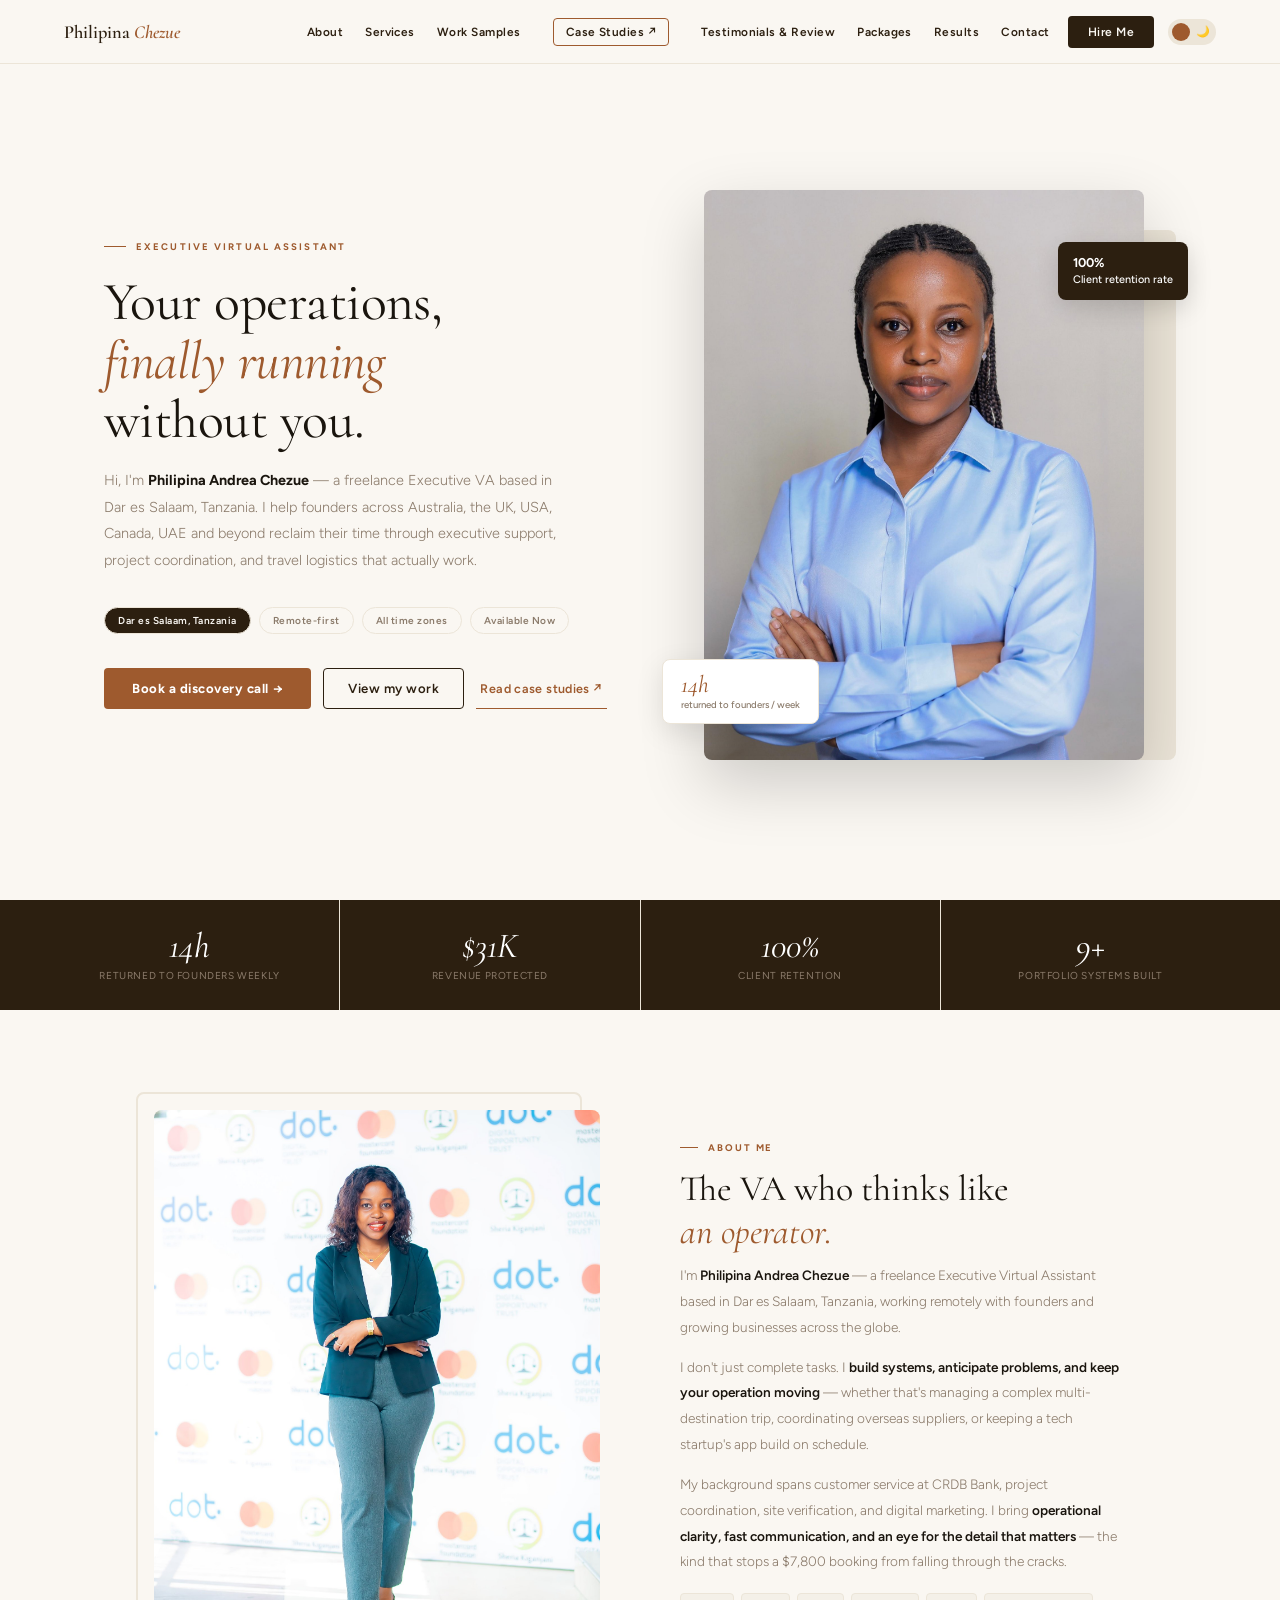
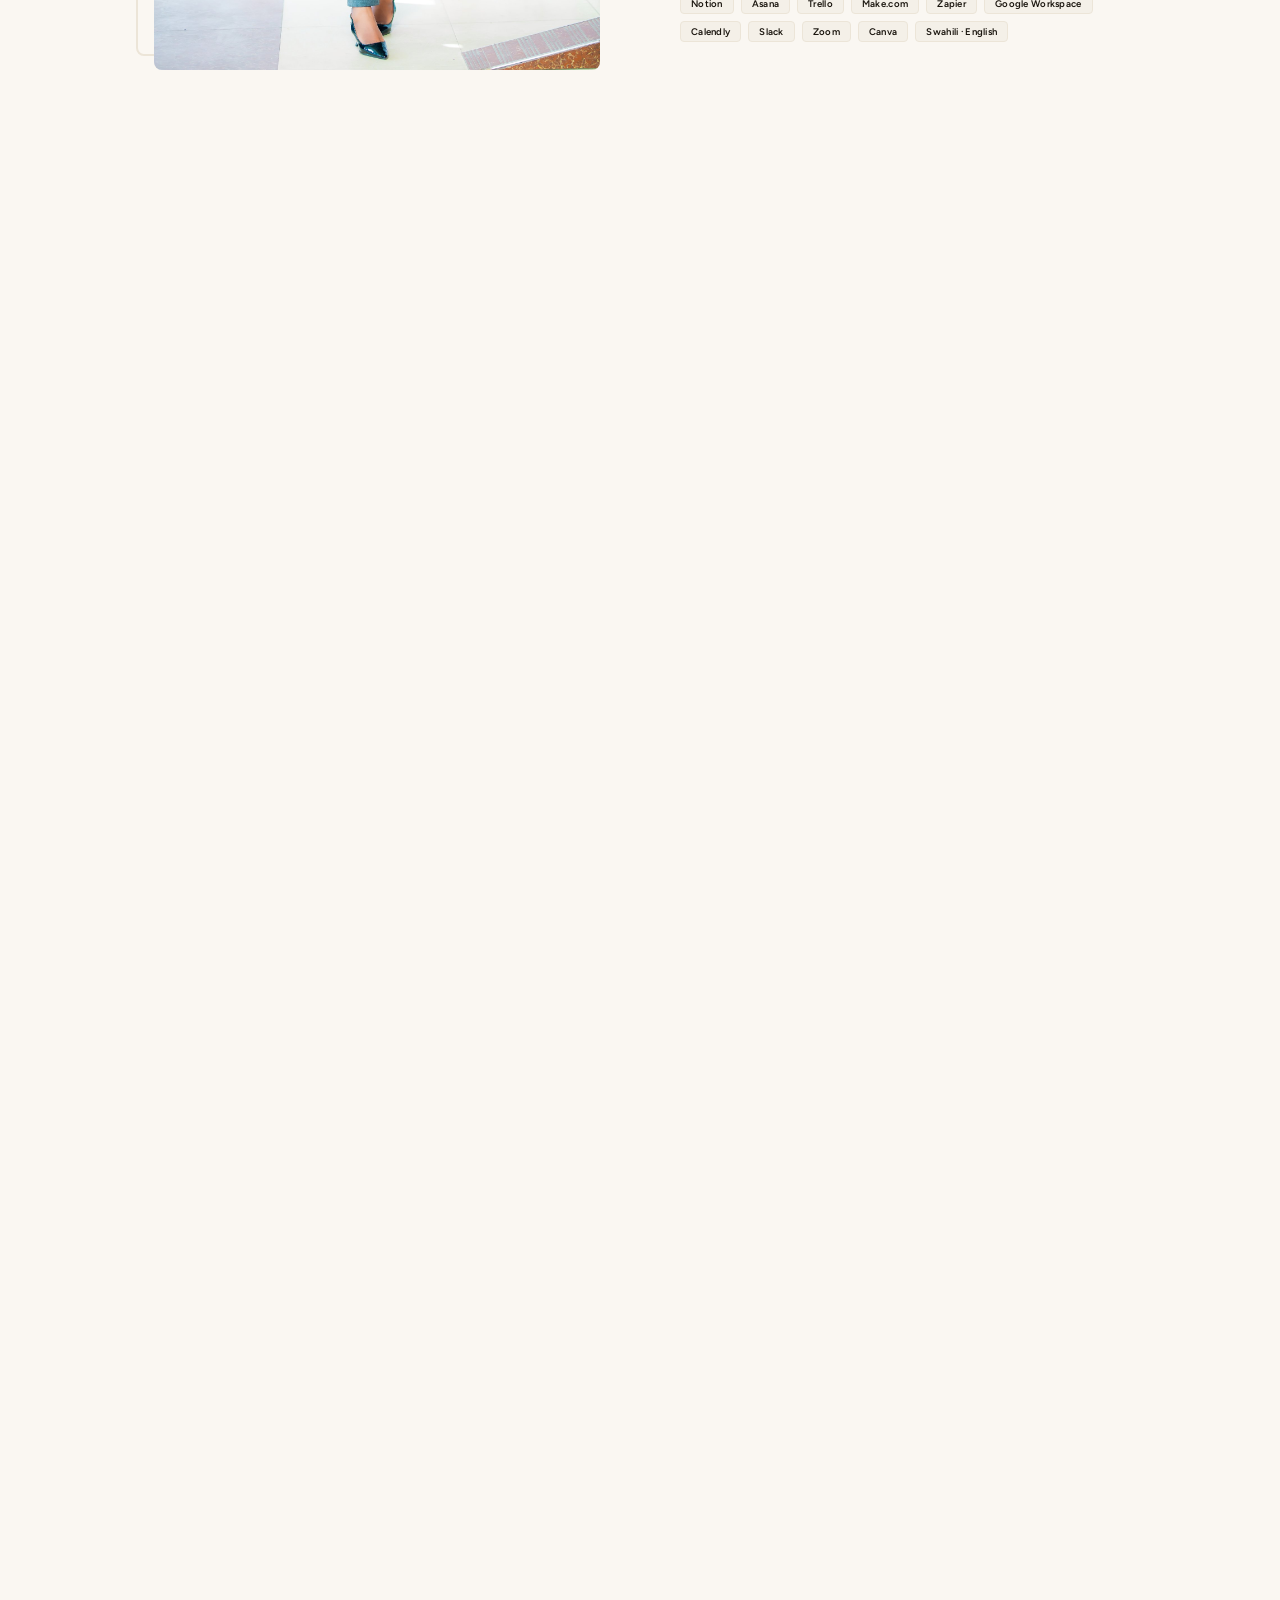
==== commit 526ced8c: "Update navigation: Testimonials link to section, Back to Portfolio to Work section" ====
--- a/index.html
+++ b/index.html
@@ -68,6 +68,7 @@
     <a href="#about">About</a><a href="#services">Services</a>
     <a href="#work">Work Samples</a>
     <a href="pages/va-proof-case-studies.html" target="_blank" rel="noopener noreferrer" class="case-studies-nav">Case Studies ↗</a>
+    <a href="#testimonials">Testimonials & Review</a>
     <a href="#packages">Packages</a><a href="#results">Results</a><a href="#contact">Contact</a>
   </div>
   <a href="mailto:philipinachezue@outlook.com" target="_top" class="nav-cta">Hire Me</a>
